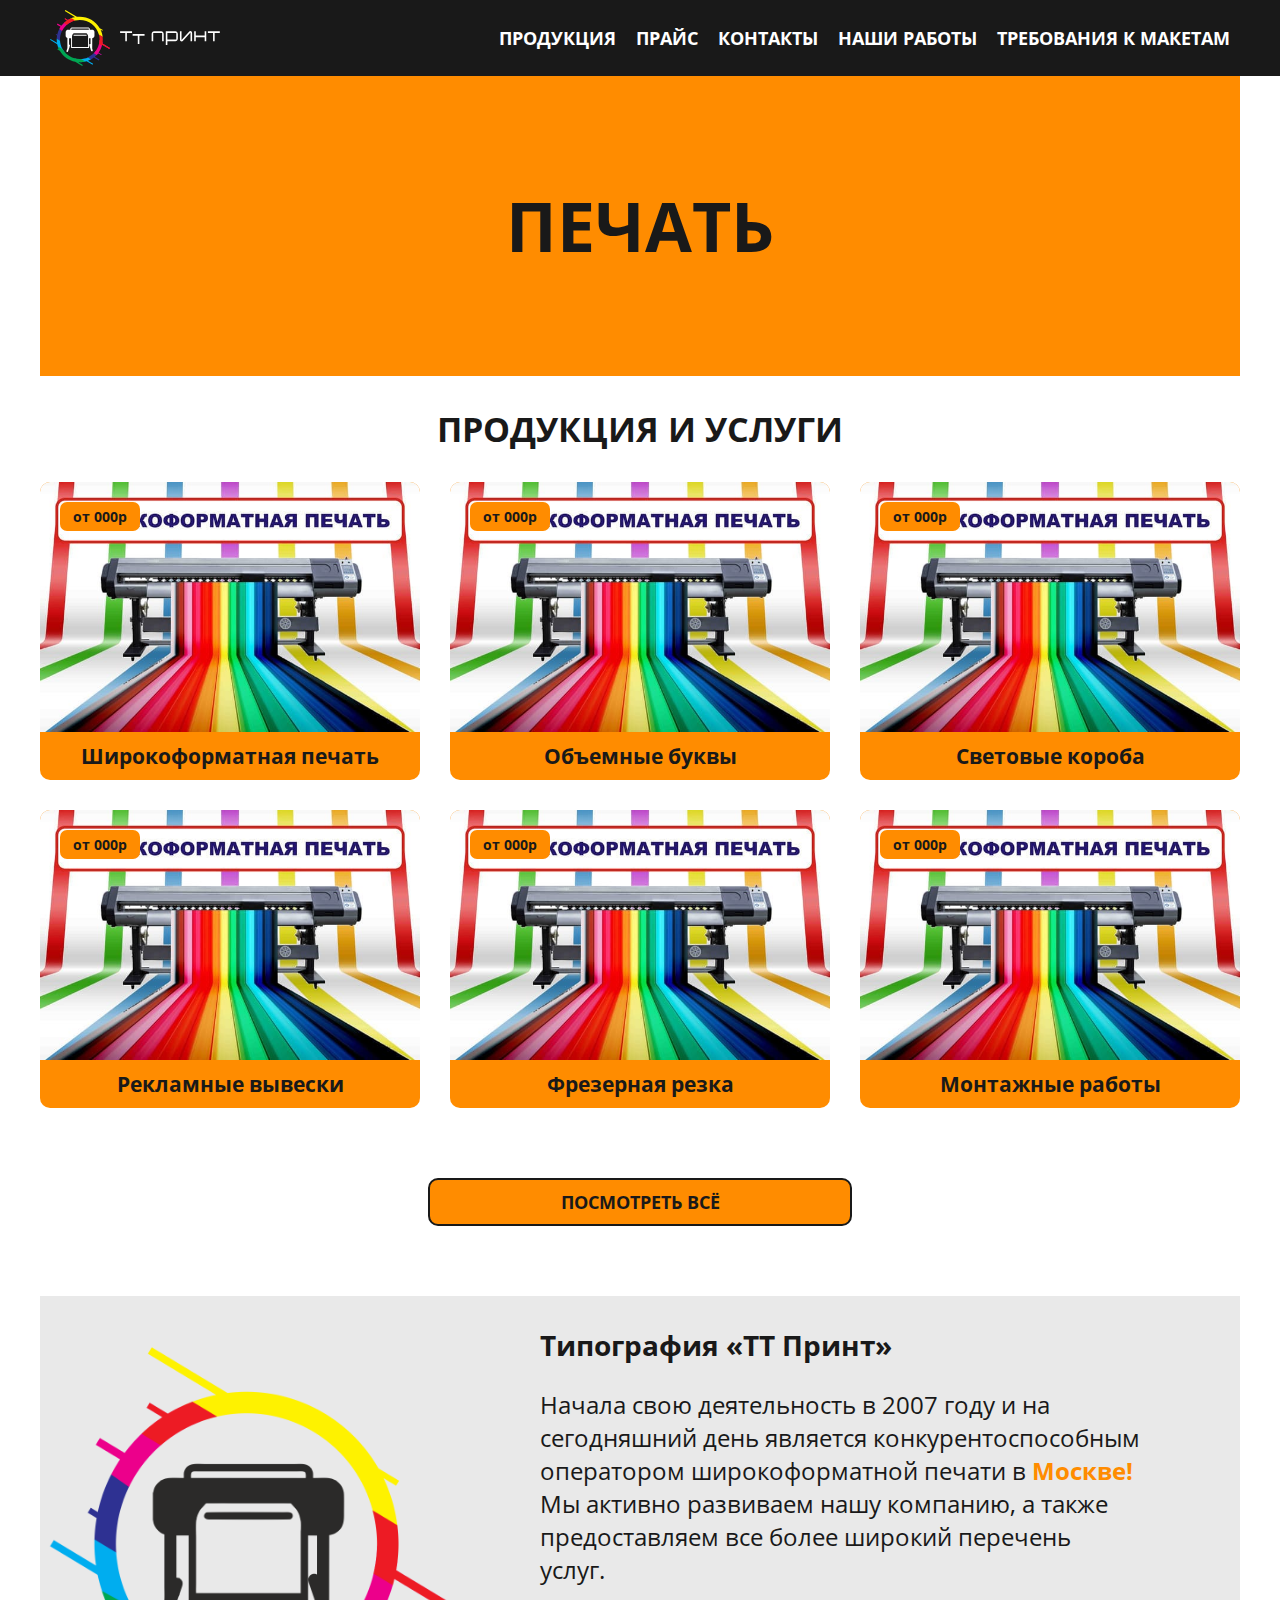
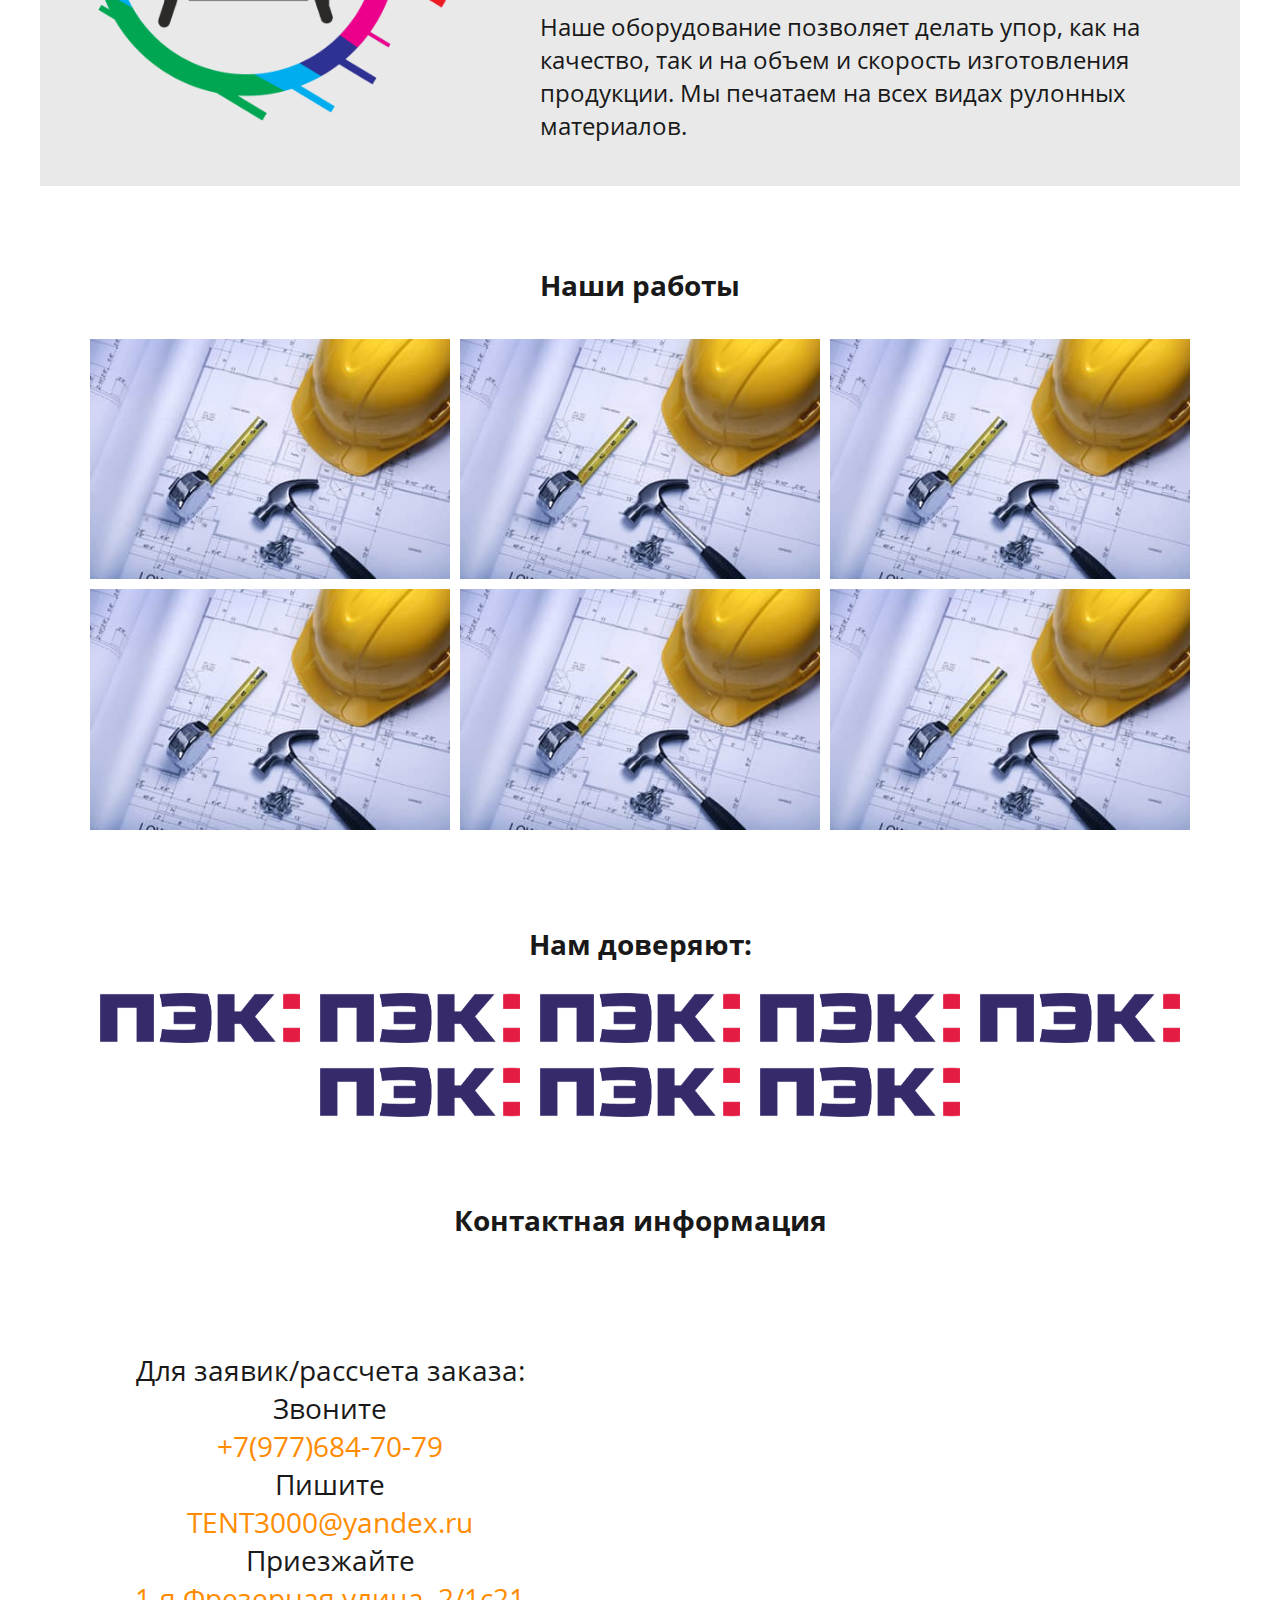
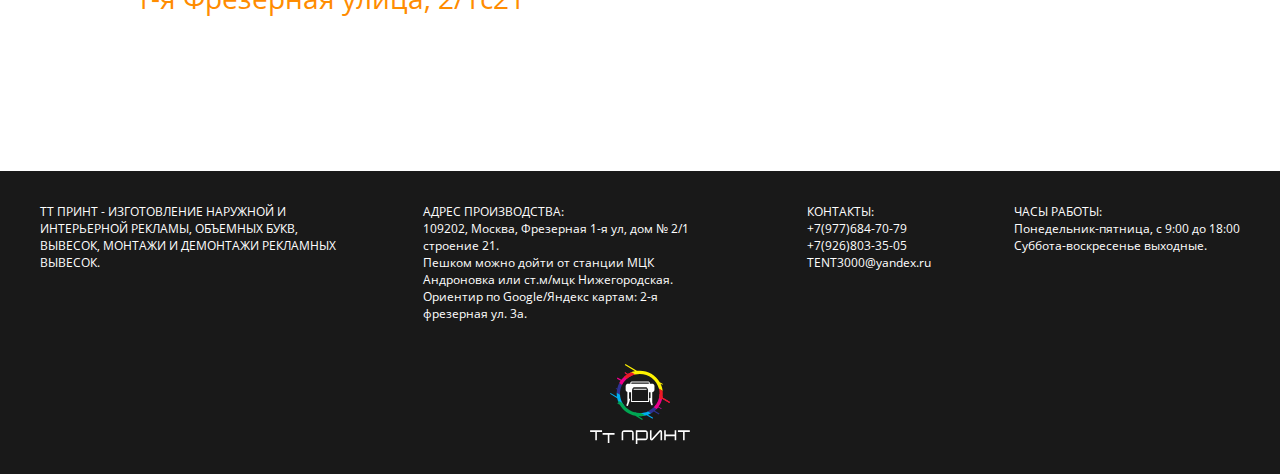
==== index.html @ edeef760 "test__build" ====
<!DOCTYPE html><html lang="ru"><head><meta charset="UTF-8"><meta name="viewport" content="width=device-width,initial-scale=1"><meta name="keywords" content="Печать, изготовление наружной рекламы, монтажные работы"><meta name="description" content="типография «ТТ Принт» в Москве: изготовление наружной и интерьерной рекламы, собственное производство, монтажные работы"><title>ТТ Принт</title><link rel="icon" href="favicon.ico"><link rel="icon" type="image/svg+xml" sizes="32x32" href="img/favicon_32.svg"><link rel="stylesheet" href="css/style.min.css"><link rel="preload" href="fonts/opensans.woff" as="font" type="font/woff" crossorigin><link rel="preload" href="fonts/opensans.woff2" as="font" type="font/woff2" crossorigin><link rel="preload" href="fonts/opensansbold.woff" as="font" type="font/woff" crossorigin><link rel="preload" href="fonts/opensansbold.woff2" as="font" type="font/woff2" crossorigin><link rel="preload" href="fonts/opensanslight.woff" as="font" type="font/woff" crossorigin><link rel="preload" href="fonts/opensanslight.woff2" as="font" type="font/woff2" crossorigin></head><body><header class="page-header"><div class="page-header__container container"><div class="page-header__logo"><a class="page-header__logo-link" href="#"><img class="page-header__logo-image" src="img/logo.svg" width="60" height="56" alt="Логотип"> <img class="page-header__logo-image" src="img/logo__tt.svg" width="100" height="14" alt="ТТ Принт"></a></div><nav class="page-header__navigation"><button class="page-header__navigation-toogle page-header__navigation-toogle--closed" type="button"><span class="visually-hidden">открыть меню/закрыть меню</span></button><ul class="page-header__navigation-list page-header__navigation-list--closed"><li class="page-header__navigation-item"><a class="page-header__navigation-link" href="#">Продукция</a></li><li class="page-header__navigation-item"><a class="page-header__navigation-link" href="#">Прайс</a></li><li class="page-header__navigation-item"><a class="page-header__navigation-link" href="#">Контакты</a></li><li class="page-header__navigation-item"><a class="page-header__navigation-link" href="#">Наши работы</a></li><li class="page-header__navigation-item"><a class="page-header__navigation-link" href="#">Требования к макетам</a></li></ul></nav></div></header><main class="page-main"><section class="intro container"><h1 class="visually-hidden">типография наружной рекламы</h1><div class="intro__wrapper"><ul class="intro__list"><li class="intro__item">ПЕЧАТЬ</li><li class="intro__item">ОБЪЕМНЫЕ БУКВЫ</li><li class="intro__item">ВЫВЕСКИ</li><li class="intro__item">МОНТАЖИ</li></ul></div></section><section class="product container"><h2 class="product__title">Продукция и услуги</h2><div class="product__card"><ul class="product__list"><li class="product__item"><a class="product__link" href="#"><img class="product__image" src="img/test.jpg" alt="Изображение проудкции"><h2 class="product__card-title">Широкоформатная печать</h2></a></li><li class="product__item"><a class="product__link" href="#"><img class="product__image" src="img/test.jpg" alt="Изображение проудкции"><h2 class="product__card-title">Объемные буквы</h2></a></li><li class="product__item"><a class="product__link" href="#"><img class="product__image" src="img/test.jpg" alt="Изображение проудкции"><h2 class="product__card-title">Световые короба</h2></a></li><li class="product__item"><a class="product__link" href="#"><img class="product__image" src="img/test.jpg" alt="Изображение проудкции"><h2 class="product__card-title">Рекламные вывески</h2></a></li><li class="product__item"><a class="product__link" href="#"><img class="product__image" src="img/test.jpg" alt="Изображение проудкции"><h2 class="product__card-title">Фрезерная резка</h2></a></li><li class="product__item"><a class="product__link" href="#"><img class="product__image" src="img/test.jpg" alt="Изображение проудкции"><h2 class="product__card-title">Монтажные работы</h2></a></li></ul></div><a class="product__see-more button" href="#">Посмотреть всё</a></section><section class="about-us container"><div class="about-us__wrapper"><h2 class="about-us__title">Типография «ТТ Принт»</h2><p class="about-us__info">Начала свою деятельность в 2007 году и на сегодняшний день является конкурентоспособным оператором широкоформатной печати в <span class="about-us__important">Москве!</span> Мы активно развиваем нашу компанию, а также предоставляем все более широкий перечень услуг.</p><p class="about-us__info">Наше оборудование позволяет делать упор, как на качество, так и на объем и скорость изготовления продукции. Мы печатаем на всех видах рулонных материалов.</p></div></section><section class="examples container"><div class="examples__wrapper"><h2 class="examples__title">Наши работы</h2><ul class="examples__list"><li class="examples__item"><img class="examples__image" src="img/test2.jpg" alt="#"></li><li class="examples__item"><img class="examples__image" src="img/test2.jpg" alt="#"></li><li class="examples__item"><img class="examples__image" src="img/test2.jpg" alt="#"></li><li class="examples__item"><img class="examples__image" src="img/test2.jpg" alt="#"></li><li class="examples__item"><img class="examples__image" src="img/test2.jpg" alt="#"></li><li class="examples__item"><img class="examples__image" src="img/test2.jpg" alt="#"></li></ul></div></section><section class="clients container"><h2 class="visually-hidden">Клиенты</h2><p class="clients__title">Нам доверяют:</p><ul class="clients__list"><li class="clients__item"><img class="clients__image" src="img/clients__test.png" alt="наш клиент"></li><li class="clients__item"><img class="clients__image" src="img/clients__test.png" alt="наш клиент"></li><li class="clients__item"><img class="clients__image" src="img/clients__test.png" alt="наш клиент"></li><li class="clients__item"><img class="clients__image" src="img/clients__test.png" alt="наш клиент"></li><li class="clients__item"><img class="clients__image" src="img/clients__test.png" alt="наш клиент"></li><li class="clients__item"><img class="clients__image" src="img/clients__test.png" alt="наш клиент"></li><li class="clients__item"><img class="clients__image" src="img/clients__test.png" alt="наш клиент"></li><li class="clients__item"><img class="clients__image" src="img/clients__test.png" alt="наш клиент"></li></ul></section><section class="contacts"><div class="contacts__wrapper"><h2 class="contacts__title">Контактная информация</h2><div class="contacts__info">Для заявик/рассчета заказа:<ul class="contacts__list"><li class="contacts__item">Звоните<br><a class="contacts__link" href="tel:89776847079">+7(977)684-70-79</a></li><li class="contacts__item">Пишите<br><a class="contacts__link" href="mailto:tent3000@yandex.ru">TENT3000@yandex.ru</a></li><li class="contacts__item">Приезжайте<br><a class="contacts__link" href="https://yandex.ru/maps/213/moscow/house/1_ya_frezernaya_ulitsa_2_1s21/Z04YcQNiS0EGQFtvfXt1cHllZQ==/?ll=37.743677%2C55.741113&z=16.58">1-я Фрезерная улица, 2/1с21</a></li></ul></div><iframe class="contacts__map" src="https://yandex.ru/map-widget/v1/?um=mymaps%3AtldfMVCEGm1fR2ukwG7OgwE6Kn7I0PGh&amp;source=constructor" width="320" height="240" frameborder="0"></iframe></div></section></main><footer class="page-footer"><div class="page-footer__container container"><div class="page-footer__info"><p class="page-footer__text">ТТ ПРИНТ - ИЗГОТОВЛЕНИЕ НАРУЖНОЙ И ИНТЕРЬЕРНОЙ РЕКЛАМЫ, ОБЪЕМНЫХ БУКВ, ВЫВЕСОК, МОНТАЖИ И ДЕМОНТАЖИ РЕКЛАМНЫХ ВЫВЕСОК.</p><p class="page-footer__text">АДРЕС ПРОИЗВОДСТВА:<br>109202, Москва, Фрезерная 1-я ул, дом № 2/1 строение 21.<br>Пешком можно дойти от станции МЦК Андроновка или ст.м/мцк Нижегородская. Ориентир по Google/Яндекс картам: 2-я фрезерная ул. 3а.</p><p class="page-footer__text">КОНТАКТЫ:<br><a class="page-footer__contacts" href="tel:89776847079">+7(977)684-70-79</a><br><a class="page-footer__contacts" href="tel:89268033505">+7(926)803-35-05</a><br><a class="page-footer__contacts" href="mailto:tent3000@yandex.ru">TENT3000@yandex.ru</a></p><p class="page-footer__text">ЧАСЫ РАБОТЫ:<br>Понедельник-пятница, с 9:00 до 18:00<br>Суббота-воскресенье выходные.</p></div><div class="page-footer__logo"><a class="page-footer__logo-link" href="#"><img class="page-footer__logo-image" src="img/logo.svg" width="60" height="56" alt="Логотип"> <img class="page-footer__logo-image" src="img/logo__tt.svg" width="100" height="14" alt="ТТ Принт"></a></div></div></footer><script src="js/nav-toggle.js"></script></body></html>
---- css/style.min.css ----
@keyframes opacity{0%,to{opacity:0}50%{opacity:1}}@keyframes change{0%,12.66%,to{transform:translate3d(0,0,0)}16.66%,29.32%,83.3%,95.96%{transform:translate3d(0,-25%,0)}33.32%,45.98%,66.64%,79.3%{transform:translate3d(0,-50%,0)}49.98%,62.64%{transform:translate3d(0,-75%,0)}}@font-face{font-family:"Open Sans";font-size:normal;font-weight:400;font-display:swap;src:url(../fonts/opensans.woff2)format("woff2"),url(../fonts/opensans.woff)format("woff")}@font-face{font-family:"Open Sans";font-size:normal;font-weight:700;font-display:swap;src:url(../fonts/opensansbold.woff2)format("woff2"),url(../fonts/opensansbold.woff)format("woff")}@font-face{font-family:"Open Sans";font-size:normal;font-weight:300;font-display:swap;src:url(../fonts/opensanslight.woff2)format("woff2"),url(../fonts/opensanslight.woff)format("woff")}html{height:100%}body{display:flex;flex-direction:column;min-height:100%;margin:0 auto;font-family:"Open Sans","Arial",sans-serif;font-size:14px;font-weight:400;color:#fff;background-color:#fff}.container{max-width:1200px;margin:0 auto;padding:0 20px}@media (min-width:1200px){.container{padding:0}}.visually-hidden{position:absolute;width:1px;height:1px;margin:-1px;padding:0;border:0;clip:rect(0 0 0 0);overflow:hidden}.button{display:block;max-width:400px;text-align:center;font-weight:700;text-transform:uppercase;background-color:#ff8c00;color:#191919;border:2px solid #191919;border-radius:10px;padding:10px;margin:0 auto}.button:hover{color:#ff8c00;background-color:#191919;border-color:#ff8c00}@media (min-width:1200px){.button{font-size:18px;padding:10px}}.page-header{position:sticky;top:0;z-index:10;background-color:#191919}.page-header__container{display:flex;align-items:center}.page-header__logo{margin-right:auto}.page-header__logo-link{display:flex;align-items:center;font-size:24px;font-weight:700;text-decoration:none;color:#fff;padding:10px 0}@media (min-width:1200px){.page-header__logo{padding:0 10px}}.page-header__logo:hover{opacity:.6}.page-header__logo:active{opacity:.3}.page-header__logo-image:last-child{display:none}@media (min-width:768px){.page-header__logo-image:last-child{display:block}.page-header__logo-image{margin-right:10px}}.page-header__navigation{position:relative}.page-header__navigation-toogle{position:absolute;width:60px;height:60px;top:-30px;right:0;z-index:2;background-color:transparent;border:0;cursor:pointer}.page-header__navigation-toogle:active{opacity:.6}@media (min-width:1200px){.page-header__navigation-toogle{display:none}}.page-header__navigation-toogle--closed::before{content:"";position:absolute;top:20px;right:0;width:45px;height:5px;background-color:#fff;box-shadow:0 10px 0#fff,0 20px 0#fff;border-radius:5px;transition-duration:.25s}.page-header__navigation-toogle--opened::after,.page-header__navigation-toogle--opened::before{content:"";position:absolute;top:30px;right:0;width:45px;height:5px;background-color:#fff;border-radius:5px}.page-header__navigation-toogle--opened::before{transform:rotate(45deg)}.page-header__navigation-toogle--opened::after{transform:rotate(-45deg)}.page-header__navigation-list{display:none}@media (max-width:1199px){.page-header__navigation-list--opened{position:absolute;display:flex;flex-direction:column;width:100vw;list-style-type:none;top:39px;right:-20px;z-index:2;background-color:#191919;margin:0}}@media (min-width:768px){.page-header__navigation-list{font-size:18px}}@media (min-width:1200px){.page-header__navigation-list{display:flex;flex-wrap:wrap;max-width:800px;list-style:none;margin:0}}.page-header__navigation-item{padding:20px 0}@media (max-width:1199px){.page-header__navigation-item{text-align:center;border-top:2px solid #2a2a2a}}.page-header__navigation-link{position:relative;font-weight:700;text-decoration:none;text-transform:uppercase;color:#fff;padding:20px}.page-header__navigation-link:hover{color:#ff8c00}.page-header__navigation-link:active{opacity:.3}@media (min-width:1200px){.page-header__navigation-link{padding:10px}}.page-footer{background-color:#191919}.page-footer__container{padding:20px}.page-footer__info{margin-bottom:30px}@media (min-width:768px){.page-footer__info{display:flex;font-size:12px;align-items:flex-start;justify-content:space-between}.page-footer__text{max-width:25%}}.page-footer__logo{text-align:center}.page-footer__logo-link{display:flex;flex-direction:column;text-decoration:none;color:#fff;font-weight:700;font-size:18px}.page-footer__logo-link:hover{opacity:.6}.page-footer__logo-link:active{opacity:.3}.page-footer__logo-image{margin:0 auto 10px}.page-footer__contacts{text-decoration:none;color:#fff}.page-footer__contacts:hover,.product__item:hover .product__card-title{color:#ff8c00}.page-main{flex:1 1 auto}.intro{position:relative;background-color:#ff8c00;height:150px}@media (min-width:768px){.intro{height:250px}}@media (min-width:1200px){.intro{height:300px}}.intro__wrapper{position:absolute;top:50%;left:50%;width:90%;height:35px;font-size:28px;font-weight:700;line-height:35px;color:#191919;text-align:center;transform:translate(-50%,-50%);overflow:hidden;padding:0}@media (min-width:768px){.intro__wrapper{height:60px;font-size:48px;font-weight:700;line-height:60px}}@media (min-width:1200px){.intro__wrapper{height:100px;font-size:68px;font-weight:700;line-height:100px}}.intro__list{text-align:center;list-style:none;overflow:hidden;padding:0;margin:0;-webkit-animation-name:change;-webkit-animation-duration:12s;-webkit-animation-iteration-count:infinite;animation-name:change;animation-duration:12s;animation-iteration-count:infinite}.product{padding-top:20px;padding-bottom:20px}@media (min-width:1200px){.product{padding-bottom:70px}}.product__title{display:block;text-align:center;color:#191919;text-transform:uppercase;margin:10px 0 30px;padding:0}@media (min-width:768px){.product__title{font-size:28px}}@media (min-width:1200px){.product__title{font-size:34px}}.product__card{margin-bottom:20px}@media (min-width:1200px){.product__card{margin-bottom:70px}}.product__list{padding:0;margin:0;list-style:none}@media (min-width:768px){.product__list{display:grid;grid-template-columns:repeat(2,1fr);grid-gap:20px}}@media (min-width:1200px){.product__list{grid-template-columns:repeat(3,1fr);grid-gap:30px}}.product__item{position:relative;text-align:center;border-radius:10px;background-color:#ff8c00}.product__item:not(:last-child){margin-bottom:20px}@media (min-width:768px){.product__item:not(:last-child){margin:0}}.product__item:hover{color:#ff8c00;background-color:#191919;box-shadow:0 0 20px #191919}.product__item:active{opacity:.6;box-shadow:0 0 20px #ff8c00}.product__item::before{content:"от 000р";position:absolute;top:20px;left:20px;font-weight:700;color:#191919;min-width:70px;max-width:85%;background-color:#ff8c00;border-radius:7px;padding:5px}.product__link{text-decoration:none;color:#191919}.product__image{display:block;width:100%;min-height:200px;object-fit:cover;border-radius:10px 10px 0 0}.product__card-title{margin:0;padding:10px}.product__see-more{text-decoration:none}.about-us{padding-top:20px;padding-bottom:20px;color:#191919;background-color:#e9e9e9}@media (min-width:1200px){.about-us{margin-bottom:50px}}@media (min-width:768px){.about-us__wrapper{position:relative;width:60vw;margin:0 auto;padding-left:250px}}@media (min-width:1200px){.about-us__wrapper{width:50%;padding-left:400px}}@media (min-width:768px){.about-us__wrapper::before{content:"";position:absolute;width:100%;height:100%;top:0;right:0;background-image:url(../img/about-us__logo.png);background-repeat:no-repeat;background-size:contain}}@media (min-width:1200px){.about-us__wrapper::before{right:100px}}.about-us__title{font-size:22px;font-weight:700;margin:10px 0 20px}@media (min-width:1200px){.about-us__title{font-size:28px}}.about-us__info{font-size:14px}@media (min-width:1200px){.about-us__info{font-size:24px}}.about-us__important{font-weight:700;color:#ff8c00}.clients{text-align:center;color:#191919;padding:20px 20px 10px}@media (min-width:1200px){.clients{padding-bottom:70px}}.clients__title{font-size:22px;font-weight:700;margin:0 0 20px}@media (min-width:768px){.clients__title{font-size:28px}}.clients__list{display:flex;flex-wrap:wrap;list-style:none;justify-content:center;margin:0;padding:0}.clients__item{width:120px;padding:10px}@media (min-width:768px){.clients__item{width:200px}}.clients__image{width:100%;object-fit:contain}.examples{display:none}@media (min-width:768px){.examples{display:block;text-align:center;padding-top:20px;padding-bottom:20px}}@media (min-width:1200px){.examples{padding-bottom:70px}}.examples__title{color:#191919;font-size:28px;margin:10px 0 30px}.examples__list{display:flex;flex-wrap:wrap;list-style:none;justify-content:center;margin:0;padding:0}.examples__item{width:45%;margin:5px}@media (min-width:1200px){.examples__item{width:30%}}.examples__image{display:block;width:100%;object-fit:contain}.contacts{max-width:1240px;margin:0 auto;padding:0;color:#191919;text-align:center}@media (min-width:1200px){.contacts__wrapper{display:grid;grid-template-columns:repeat(2,50%);grid-template-rows:70px 500px}}.contacts__title{font-size:22px;margin:20px 0 0}@media (min-width:768px){.contacts__title{font-size:28px}}@media (min-width:1200px){.contacts__title{grid-area:1/3/1/1;margin:0}}.contacts__list{list-style:none;margin:0;padding:0}.contacts__info{font-size:18px;padding:20px 20px 30px}@media (min-width:768px){.contacts__info{font-size:28px;padding-top:80px}}.contacts__link{color:#ff8c00;text-decoration:none}.contacts__link:hover{color:#191919}.contacts__link:active{color:rgba(255,140,0,.6)}.contacts__map{display:block;width:100%;height:240px}@media (min-width:768px){.contacts__map{height:400px}}@media (min-width:1200px){.contacts__map{height:500px}}
/*# sourceMappingURL=style.min.css.map */
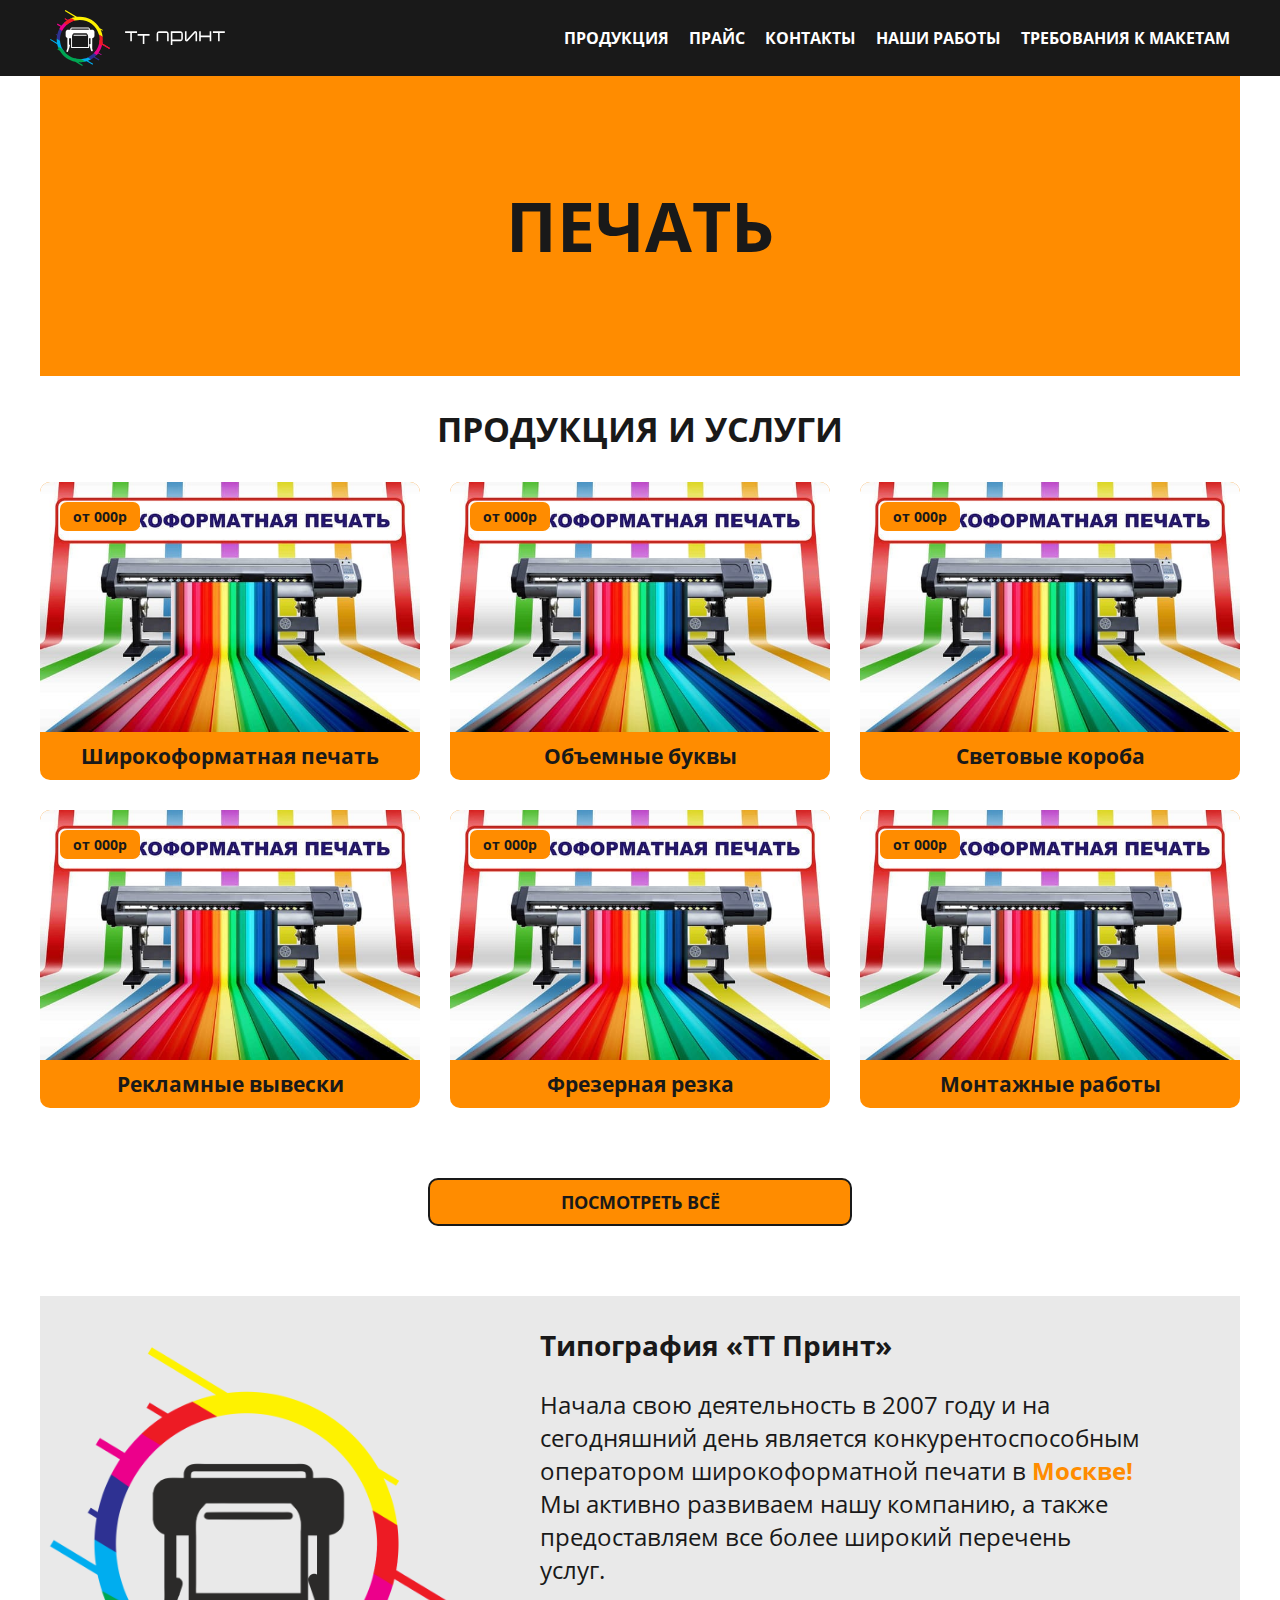
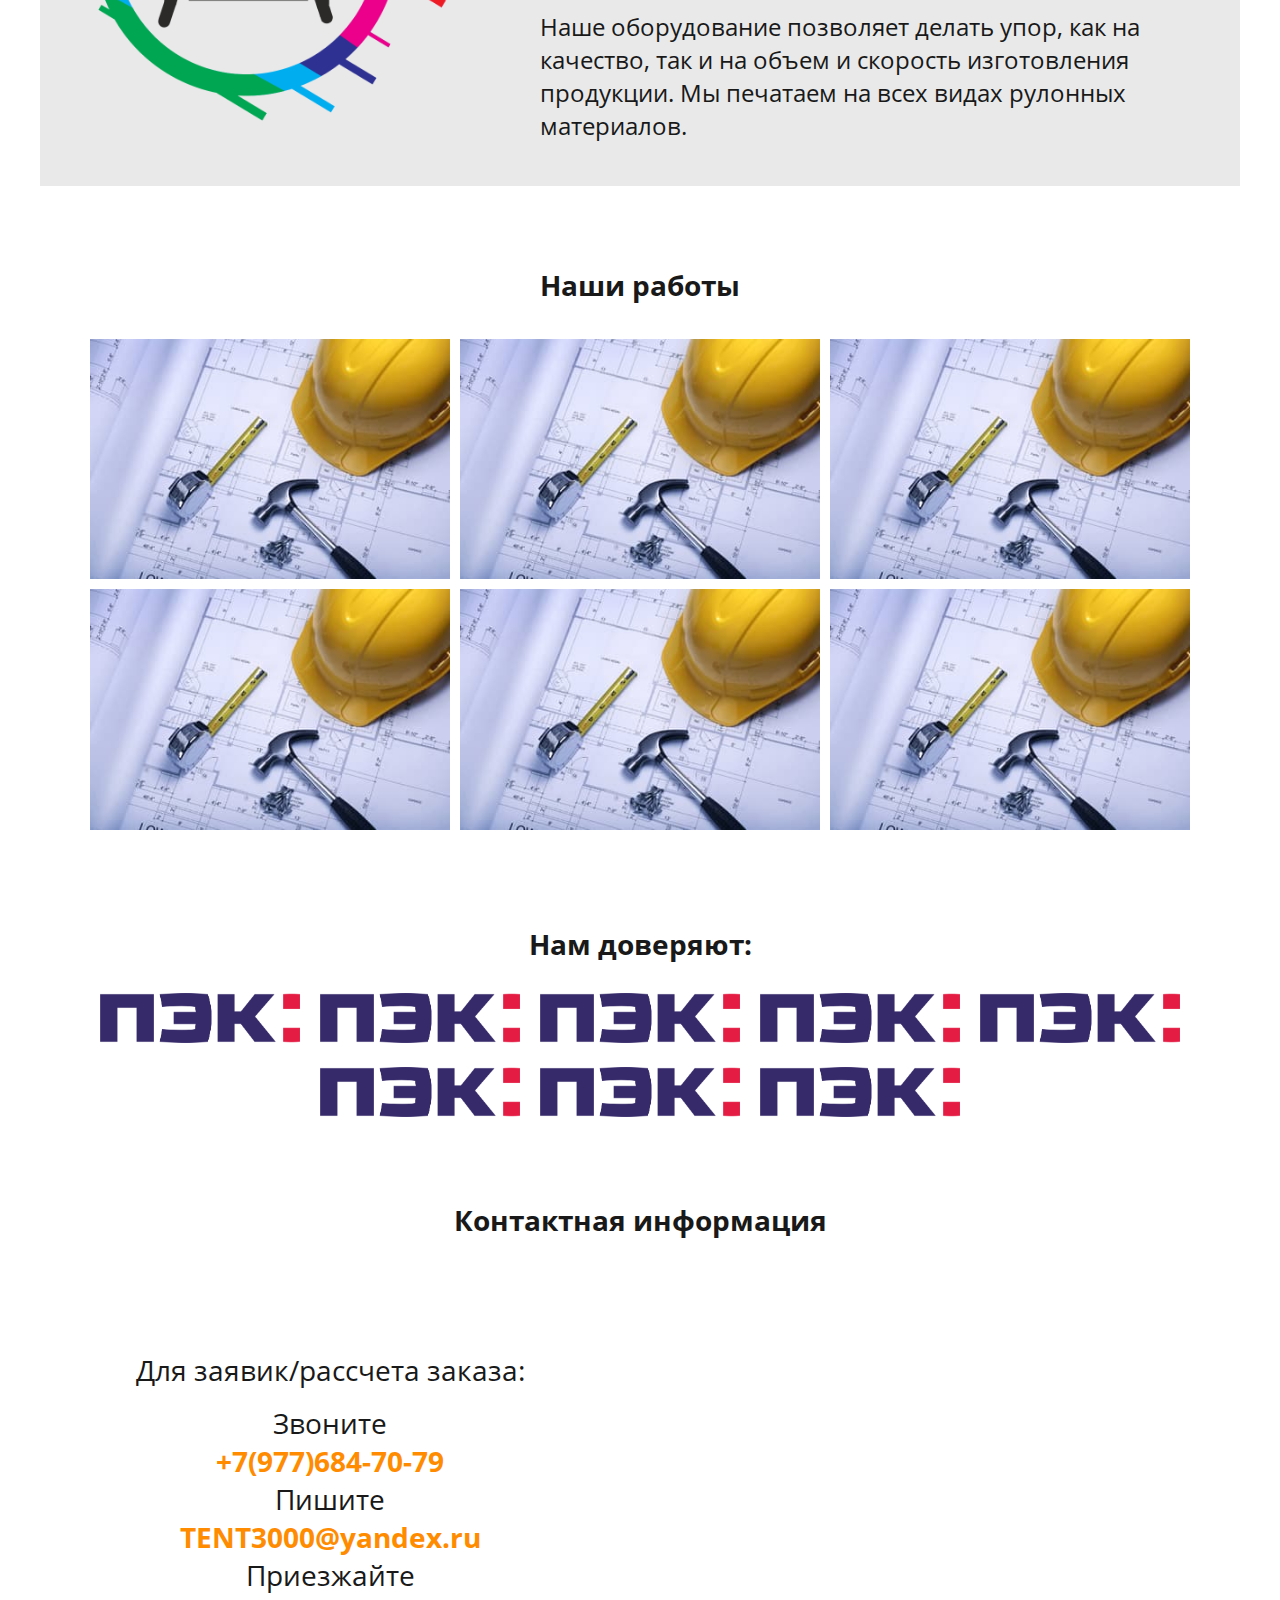
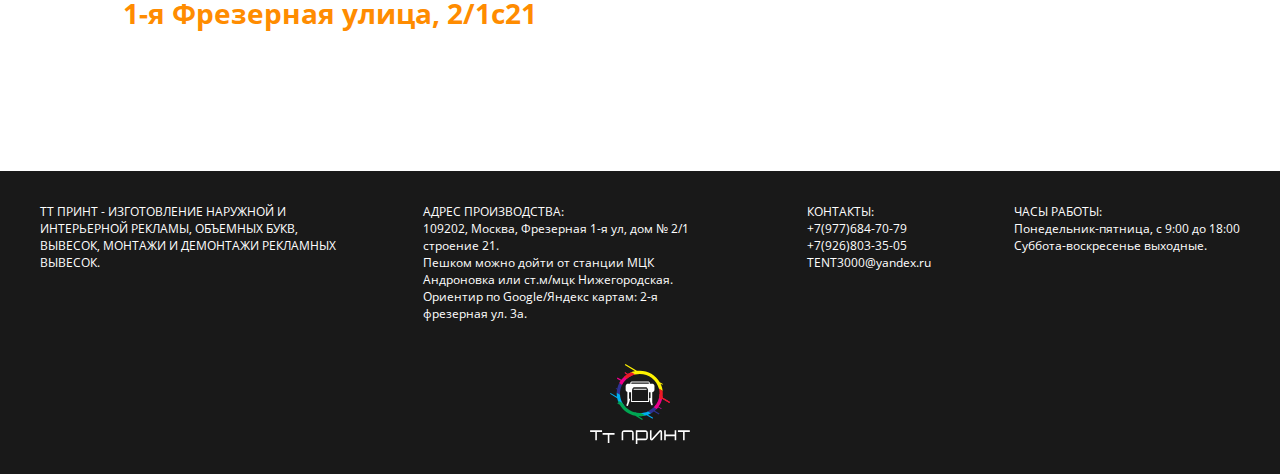
==== commit cf4808a3: "Add files via upload" ====
--- a/index.html
+++ b/index.html
@@ -1 +1 @@
-<!DOCTYPE html><html lang="ru"><head><meta charset="UTF-8"><meta name="viewport" content="width=device-width,initial-scale=1"><meta name="keywords" content="Печать, изготовление наружной рекламы, монтажные работы"><meta name="description" content="типография «ТТ Принт» в Москве: изготовление наружной и интерьерной рекламы, собственное производство, монтажные работы"><title>ТТ Принт</title><link rel="icon" href="favicon.ico"><link rel="icon" type="image/svg+xml" sizes="32x32" href="img/favicon_32.svg"><link rel="stylesheet" href="css/style.min.css"><link rel="preload" href="fonts/opensans.woff" as="font" type="font/woff" crossorigin><link rel="preload" href="fonts/opensans.woff2" as="font" type="font/woff2" crossorigin><link rel="preload" href="fonts/opensansbold.woff" as="font" type="font/woff" crossorigin><link rel="preload" href="fonts/opensansbold.woff2" as="font" type="font/woff2" crossorigin><link rel="preload" href="fonts/opensanslight.woff" as="font" type="font/woff" crossorigin><link rel="preload" href="fonts/opensanslight.woff2" as="font" type="font/woff2" crossorigin></head><body><header class="page-header"><div class="page-header__container container"><div class="page-header__logo"><a class="page-header__logo-link" href="#"><img class="page-header__logo-image" src="img/logo.svg" width="60" height="56" alt="Логотип"> <img class="page-header__logo-image" src="img/logo__tt.svg" width="100" height="14" alt="ТТ Принт"></a></div><nav class="page-header__navigation"><button class="page-header__navigation-toogle page-header__navigation-toogle--closed" type="button"><span class="visually-hidden">открыть меню/закрыть меню</span></button><ul class="page-header__navigation-list page-header__navigation-list--closed"><li class="page-header__navigation-item"><a class="page-header__navigation-link" href="#">Продукция</a></li><li class="page-header__navigation-item"><a class="page-header__navigation-link" href="#">Прайс</a></li><li class="page-header__navigation-item"><a class="page-header__navigation-link" href="#">Контакты</a></li><li class="page-header__navigation-item"><a class="page-header__navigation-link" href="#">Наши работы</a></li><li class="page-header__navigation-item"><a class="page-header__navigation-link" href="#">Требования к макетам</a></li></ul></nav></div></header><main class="page-main"><section class="intro container"><h1 class="visually-hidden">типография наружной рекламы</h1><div class="intro__wrapper"><ul class="intro__list"><li class="intro__item">ПЕЧАТЬ</li><li class="intro__item">ОБЪЕМНЫЕ БУКВЫ</li><li class="intro__item">ВЫВЕСКИ</li><li class="intro__item">МОНТАЖИ</li></ul></div></section><section class="product container"><h2 class="product__title">Продукция и услуги</h2><div class="product__card"><ul class="product__list"><li class="product__item"><a class="product__link" href="#"><img class="product__image" src="img/test.jpg" alt="Изображение проудкции"><h2 class="product__card-title">Широкоформатная печать</h2></a></li><li class="product__item"><a class="product__link" href="#"><img class="product__image" src="img/test.jpg" alt="Изображение проудкции"><h2 class="product__card-title">Объемные буквы</h2></a></li><li class="product__item"><a class="product__link" href="#"><img class="product__image" src="img/test.jpg" alt="Изображение проудкции"><h2 class="product__card-title">Световые короба</h2></a></li><li class="product__item"><a class="product__link" href="#"><img class="product__image" src="img/test.jpg" alt="Изображение проудкции"><h2 class="product__card-title">Рекламные вывески</h2></a></li><li class="product__item"><a class="product__link" href="#"><img class="product__image" src="img/test.jpg" alt="Изображение проудкции"><h2 class="product__card-title">Фрезерная резка</h2></a></li><li class="product__item"><a class="product__link" href="#"><img class="product__image" src="img/test.jpg" alt="Изображение проудкции"><h2 class="product__card-title">Монтажные работы</h2></a></li></ul></div><a class="product__see-more button" href="#">Посмотреть всё</a></section><section class="about-us container"><div class="about-us__wrapper"><h2 class="about-us__title">Типография «ТТ Принт»</h2><p class="about-us__info">Начала свою деятельность в 2007 году и на сегодняшний день является конкурентоспособным оператором широкоформатной печати в <span class="about-us__important">Москве!</span> Мы активно развиваем нашу компанию, а также предоставляем все более широкий перечень услуг.</p><p class="about-us__info">Наше оборудование позволяет делать упор, как на качество, так и на объем и скорость изготовления продукции. Мы печатаем на всех видах рулонных материалов.</p></div></section><section class="examples container"><div class="examples__wrapper"><h2 class="examples__title">Наши работы</h2><ul class="examples__list"><li class="examples__item"><img class="examples__image" src="img/test2.jpg" alt="#"></li><li class="examples__item"><img class="examples__image" src="img/test2.jpg" alt="#"></li><li class="examples__item"><img class="examples__image" src="img/test2.jpg" alt="#"></li><li class="examples__item"><img class="examples__image" src="img/test2.jpg" alt="#"></li><li class="examples__item"><img class="examples__image" src="img/test2.jpg" alt="#"></li><li class="examples__item"><img class="examples__image" src="img/test2.jpg" alt="#"></li></ul></div></section><section class="clients container"><h2 class="visually-hidden">Клиенты</h2><p class="clients__title">Нам доверяют:</p><ul class="clients__list"><li class="clients__item"><img class="clients__image" src="img/clients__test.png" alt="наш клиент"></li><li class="clients__item"><img class="clients__image" src="img/clients__test.png" alt="наш клиент"></li><li class="clients__item"><img class="clients__image" src="img/clients__test.png" alt="наш клиент"></li><li class="clients__item"><img class="clients__image" src="img/clients__test.png" alt="наш клиент"></li><li class="clients__item"><img class="clients__image" src="img/clients__test.png" alt="наш клиент"></li><li class="clients__item"><img class="clients__image" src="img/clients__test.png" alt="наш клиент"></li><li class="clients__item"><img class="clients__image" src="img/clients__test.png" alt="наш клиент"></li><li class="clients__item"><img class="clients__image" src="img/clients__test.png" alt="наш клиент"></li></ul></section><section class="contacts"><div class="contacts__wrapper"><h2 class="contacts__title">Контактная информация</h2><div class="contacts__info">Для заявик/рассчета заказа:<ul class="contacts__list"><li class="contacts__item">Звоните<br><a class="contacts__link" href="tel:89776847079">+7(977)684-70-79</a></li><li class="contacts__item">Пишите<br><a class="contacts__link" href="mailto:tent3000@yandex.ru">TENT3000@yandex.ru</a></li><li class="contacts__item">Приезжайте<br><a class="contacts__link" href="https://yandex.ru/maps/213/moscow/house/1_ya_frezernaya_ulitsa_2_1s21/Z04YcQNiS0EGQFtvfXt1cHllZQ==/?ll=37.743677%2C55.741113&z=16.58">1-я Фрезерная улица, 2/1с21</a></li></ul></div><iframe class="contacts__map" src="https://yandex.ru/map-widget/v1/?um=mymaps%3AtldfMVCEGm1fR2ukwG7OgwE6Kn7I0PGh&amp;source=constructor" width="320" height="240" frameborder="0"></iframe></div></section></main><footer class="page-footer"><div class="page-footer__container container"><div class="page-footer__info"><p class="page-footer__text">ТТ ПРИНТ - ИЗГОТОВЛЕНИЕ НАРУЖНОЙ И ИНТЕРЬЕРНОЙ РЕКЛАМЫ, ОБЪЕМНЫХ БУКВ, ВЫВЕСОК, МОНТАЖИ И ДЕМОНТАЖИ РЕКЛАМНЫХ ВЫВЕСОК.</p><p class="page-footer__text">АДРЕС ПРОИЗВОДСТВА:<br>109202, Москва, Фрезерная 1-я ул, дом № 2/1 строение 21.<br>Пешком можно дойти от станции МЦК Андроновка или ст.м/мцк Нижегородская. Ориентир по Google/Яндекс картам: 2-я фрезерная ул. 3а.</p><p class="page-footer__text">КОНТАКТЫ:<br><a class="page-footer__contacts" href="tel:89776847079">+7(977)684-70-79</a><br><a class="page-footer__contacts" href="tel:89268033505">+7(926)803-35-05</a><br><a class="page-footer__contacts" href="mailto:tent3000@yandex.ru">TENT3000@yandex.ru</a></p><p class="page-footer__text">ЧАСЫ РАБОТЫ:<br>Понедельник-пятница, с 9:00 до 18:00<br>Суббота-воскресенье выходные.</p></div><div class="page-footer__logo"><a class="page-footer__logo-link" href="#"><img class="page-footer__logo-image" src="img/logo.svg" width="60" height="56" alt="Логотип"> <img class="page-footer__logo-image" src="img/logo__tt.svg" width="100" height="14" alt="ТТ Принт"></a></div></div></footer><script src="js/nav-toggle.js"></script></body></html>+<!DOCTYPE html><html lang="ru"><head><meta charset="UTF-8"><meta name="viewport" content="width=device-width,initial-scale=1"><meta name="keywords" content="Печать, изготовление наружной рекламы, монтажные работы"><meta name="description" content="типография «ТТ Принт» в Москве: изготовление наружной и интерьерной рекламы, собственное производство, монтажные работы"><title>ТТ Принт</title><link rel="icon" href="favicon.ico"><link rel="icon" type="image/svg+xml" sizes="32x32" href="img/favicon_32.svg"><link rel="stylesheet" href="css/style.min.css"><link rel="preload" href="fonts/opensans.woff" as="font" type="font/woff" crossorigin><link rel="preload" href="fonts/opensans.woff2" as="font" type="font/woff2" crossorigin><link rel="preload" href="fonts/opensansbold.woff" as="font" type="font/woff" crossorigin><link rel="preload" href="fonts/opensansbold.woff2" as="font" type="font/woff2" crossorigin><link rel="preload" href="fonts/opensanslight.woff" as="font" type="font/woff" crossorigin><link rel="preload" href="fonts/opensanslight.woff2" as="font" type="font/woff2" crossorigin></head><body><header class="page-header"><div class="page-header__container container"><div class="page-header__logo"><a class="page-header__logo-link" href="#"><img class="page-header__logo-image" src="img/logo.svg" width="60" height="56" alt="Логотип"> <img class="page-header__logo-image" src="img/logo__tt.svg" width="100" height="14" alt="ТТ Принт"></a></div><nav class="page-header__navigation"><button class="page-header__navigation-toogle page-header__navigation-toogle--closed" type="button"><span class="visually-hidden">открыть меню/закрыть меню</span></button><ul class="page-header__navigation-list page-header__navigation-list--closed"><li class="page-header__navigation-item"><a class="page-header__navigation-link" href="products.html">Продукция</a></li><li class="page-header__navigation-item"><a class="page-header__navigation-link" href="#">Прайс</a></li><li class="page-header__navigation-item"><a class="page-header__navigation-link" href="#">Контакты</a></li><li class="page-header__navigation-item"><a class="page-header__navigation-link" href="#">Наши работы</a></li><li class="page-header__navigation-item"><a class="page-header__navigation-link" href="#">Требования к макетам</a></li></ul></nav></div></header><main class="page-main"><section class="intro container"><h1 class="visually-hidden">типография наружной рекламы</h1><div class="intro__wrapper"><ul class="intro__list"><li class="intro__item">ПЕЧАТЬ</li><li class="intro__item">ОБЪЕМНЫЕ БУКВЫ</li><li class="intro__item">ВЫВЕСКИ</li><li class="intro__item">МОНТАЖИ</li></ul></div></section><section class="product container"><h2 class="product__title">Продукция и услуги</h2><div class="product__card"><ul class="product__list"><li class="product__item"><a class="product__link" href="#"><img class="product__image" src="img/test.jpg" alt="Изображение проудкции"><h2 class="product__card-title">Широкоформатная печать</h2></a></li><li class="product__item"><a class="product__link" href="#"><img class="product__image" src="img/test.jpg" alt="Изображение проудкции"><h2 class="product__card-title">Объемные буквы</h2></a></li><li class="product__item"><a class="product__link" href="#"><img class="product__image" src="img/test.jpg" alt="Изображение проудкции"><h2 class="product__card-title">Световые короба</h2></a></li><li class="product__item"><a class="product__link" href="#"><img class="product__image" src="img/test.jpg" alt="Изображение проудкции"><h2 class="product__card-title">Рекламные вывески</h2></a></li><li class="product__item"><a class="product__link" href="#"><img class="product__image" src="img/test.jpg" alt="Изображение проудкции"><h2 class="product__card-title">Фрезерная резка</h2></a></li><li class="product__item"><a class="product__link" href="#"><img class="product__image" src="img/test.jpg" alt="Изображение проудкции"><h2 class="product__card-title">Монтажные работы</h2></a></li></ul></div><a class="product__see-more button" href="products.html">Посмотреть всё</a></section><section class="about-us container"><div class="about-us__wrapper"><h2 class="about-us__title">Типография «ТТ Принт»</h2><p class="about-us__info">Начала свою деятельность в 2007 году и на сегодняшний день является конкурентоспособным оператором широкоформатной печати в <span class="about-us__important">Москве!</span><br>Мы активно развиваем нашу компанию, а также предоставляем все более широкий перечень услуг.</p><p class="about-us__info">Наше оборудование позволяет делать упор, как на качество, так и на объем и скорость изготовления продукции. Мы печатаем на всех видах рулонных материалов.</p></div></section><section class="examples container"><div class="examples__wrapper"><h2 class="examples__title">Наши работы</h2><ul class="examples__list"><li class="examples__item"><img class="examples__image" src="img/test2.jpg" alt="#"></li><li class="examples__item"><img class="examples__image" src="img/test2.jpg" alt="#"></li><li class="examples__item"><img class="examples__image" src="img/test2.jpg" alt="#"></li><li class="examples__item"><img class="examples__image" src="img/test2.jpg" alt="#"></li><li class="examples__item"><img class="examples__image" src="img/test2.jpg" alt="#"></li><li class="examples__item"><img class="examples__image" src="img/test2.jpg" alt="#"></li></ul></div></section><section class="clients container"><h2 class="visually-hidden">Клиенты</h2><p class="clients__title">Нам доверяют:</p><ul class="clients__list"><li class="clients__item"><img class="clients__image" src="img/clients__test.png" alt="наш клиент"></li><li class="clients__item"><img class="clients__image" src="img/clients__test.png" alt="наш клиент"></li><li class="clients__item"><img class="clients__image" src="img/clients__test.png" alt="наш клиент"></li><li class="clients__item"><img class="clients__image" src="img/clients__test.png" alt="наш клиент"></li><li class="clients__item"><img class="clients__image" src="img/clients__test.png" alt="наш клиент"></li><li class="clients__item"><img class="clients__image" src="img/clients__test.png" alt="наш клиент"></li><li class="clients__item"><img class="clients__image" src="img/clients__test.png" alt="наш клиент"></li><li class="clients__item"><img class="clients__image" src="img/clients__test.png" alt="наш клиент"></li></ul></section><section class="contacts"><div class="contacts__wrapper"><h2 class="contacts__title">Контактная информация</h2><div class="contacts__info">Для заявик/рассчета заказа:<ul class="contacts__list"><li class="contacts__item">Звоните<br><a class="contacts__link" href="tel:89776847079">+7(977)684-70-79</a></li><li class="contacts__item">Пишите<br><a class="contacts__link" href="mailto:tent3000@yandex.ru">TENT3000@yandex.ru</a></li><li class="contacts__item">Приезжайте<br><a class="contacts__link" href="https://yandex.ru/maps/213/moscow/house/1_ya_frezernaya_ulitsa_2_1s21/Z04YcQNiS0EGQFtvfXt1cHllZQ==/?ll=37.743677%2C55.741113&z=16.58">1-я Фрезерная улица, 2/1с21</a></li></ul></div><iframe class="contacts__map" src="https://yandex.ru/map-widget/v1/?um=mymaps%3AtldfMVCEGm1fR2ukwG7OgwE6Kn7I0PGh&amp;source=constructor" width="320" height="240" frameborder="0"></iframe></div></section></main><footer class="page-footer"><div class="page-footer__container container"><div class="page-footer__info"><p class="page-footer__text">ТТ ПРИНТ - ИЗГОТОВЛЕНИЕ НАРУЖНОЙ И ИНТЕРЬЕРНОЙ РЕКЛАМЫ, ОБЪЕМНЫХ БУКВ, ВЫВЕСОК, МОНТАЖИ И ДЕМОНТАЖИ РЕКЛАМНЫХ ВЫВЕСОК.</p><p class="page-footer__text">АДРЕС ПРОИЗВОДСТВА:<br>109202, Москва, Фрезерная 1-я ул, дом № 2/1 строение 21.<br>Пешком можно дойти от станции МЦК Андроновка или ст.м/мцк Нижегородская. Ориентир по Google/Яндекс картам: 2-я фрезерная ул. 3а.</p><p class="page-footer__text">КОНТАКТЫ:<br><a class="page-footer__contacts" href="tel:89776847079">+7(977)684-70-79</a><br><a class="page-footer__contacts" href="tel:89268033505">+7(926)803-35-05</a><br><a class="page-footer__contacts" href="mailto:tent3000@yandex.ru">TENT3000@yandex.ru</a></p><p class="page-footer__text">ЧАСЫ РАБОТЫ:<br>Понедельник-пятница, с 9:00 до 18:00<br>Суббота-воскресенье выходные.</p></div><div class="page-footer__logo"><a class="page-footer__logo-link" href="#"><img class="page-footer__logo-image" src="img/logo.svg" width="60" height="56" alt="Логотип"> <img class="page-footer__logo-image" src="img/logo__tt.svg" width="100" height="14" alt="ТТ Принт"></a></div></div></footer><script src="js/nav-toggle.js"></script></body></html>--- a/css/style.min.css
+++ b/css/style.min.css
@@ -1,2 +1,2 @@
-@keyframes opacity{0%,to{opacity:0}50%{opacity:1}}@keyframes change{0%,12.66%,to{transform:translate3d(0,0,0)}16.66%,29.32%,83.3%,95.96%{transform:translate3d(0,-25%,0)}33.32%,45.98%,66.64%,79.3%{transform:translate3d(0,-50%,0)}49.98%,62.64%{transform:translate3d(0,-75%,0)}}@font-face{font-family:"Open Sans";font-size:normal;font-weight:400;font-display:swap;src:url(../fonts/opensans.woff2)format("woff2"),url(../fonts/opensans.woff)format("woff")}@font-face{font-family:"Open Sans";font-size:normal;font-weight:700;font-display:swap;src:url(../fonts/opensansbold.woff2)format("woff2"),url(../fonts/opensansbold.woff)format("woff")}@font-face{font-family:"Open Sans";font-size:normal;font-weight:300;font-display:swap;src:url(../fonts/opensanslight.woff2)format("woff2"),url(../fonts/opensanslight.woff)format("woff")}html{height:100%}body{display:flex;flex-direction:column;min-height:100%;margin:0 auto;font-family:"Open Sans","Arial",sans-serif;font-size:14px;font-weight:400;color:#fff;background-color:#fff}.container{max-width:1200px;margin:0 auto;padding:0 20px}@media (min-width:1200px){.container{padding:0}}.visually-hidden{position:absolute;width:1px;height:1px;margin:-1px;padding:0;border:0;clip:rect(0 0 0 0);overflow:hidden}.button{display:block;max-width:400px;text-align:center;font-weight:700;text-transform:uppercase;background-color:#ff8c00;color:#191919;border:2px solid #191919;border-radius:10px;padding:10px;margin:0 auto}.button:hover{color:#ff8c00;background-color:#191919;border-color:#ff8c00}@media (min-width:1200px){.button{font-size:18px;padding:10px}}.page-header{position:sticky;top:0;z-index:10;background-color:#191919}.page-header__container{display:flex;align-items:center}.page-header__logo{margin-right:auto}.page-header__logo-link{display:flex;align-items:center;font-size:24px;font-weight:700;text-decoration:none;color:#fff;padding:10px 0}@media (min-width:1200px){.page-header__logo{padding:0 10px}}.page-header__logo:hover{opacity:.6}.page-header__logo:active{opacity:.3}.page-header__logo-image:last-child{display:none}@media (min-width:768px){.page-header__logo-image:last-child{display:block}.page-header__logo-image{margin-right:10px}}.page-header__navigation{position:relative}.page-header__navigation-toogle{position:absolute;width:60px;height:60px;top:-30px;right:0;z-index:2;background-color:transparent;border:0;cursor:pointer}.page-header__navigation-toogle:active{opacity:.6}@media (min-width:1200px){.page-header__navigation-toogle{display:none}}.page-header__navigation-toogle--closed::before{content:"";position:absolute;top:20px;right:0;width:45px;height:5px;background-color:#fff;box-shadow:0 10px 0#fff,0 20px 0#fff;border-radius:5px;transition-duration:.25s}.page-header__navigation-toogle--opened::after,.page-header__navigation-toogle--opened::before{content:"";position:absolute;top:30px;right:0;width:45px;height:5px;background-color:#fff;border-radius:5px}.page-header__navigation-toogle--opened::before{transform:rotate(45deg)}.page-header__navigation-toogle--opened::after{transform:rotate(-45deg)}.page-header__navigation-list{display:none}@media (max-width:1199px){.page-header__navigation-list--opened{position:absolute;display:flex;flex-direction:column;width:100vw;list-style-type:none;top:39px;right:-20px;z-index:2;background-color:#191919;margin:0}}@media (min-width:768px){.page-header__navigation-list{font-size:18px}}@media (min-width:1200px){.page-header__navigation-list{display:flex;flex-wrap:wrap;max-width:800px;list-style:none;margin:0}}.page-header__navigation-item{padding:20px 0}@media (max-width:1199px){.page-header__navigation-item{text-align:center;border-top:2px solid #2a2a2a}}.page-header__navigation-link{position:relative;font-weight:700;text-decoration:none;text-transform:uppercase;color:#fff;padding:20px}.page-header__navigation-link:hover{color:#ff8c00}.page-header__navigation-link:active{opacity:.3}@media (min-width:1200px){.page-header__navigation-link{padding:10px}}.page-footer{background-color:#191919}.page-footer__container{padding:20px}.page-footer__info{margin-bottom:30px}@media (min-width:768px){.page-footer__info{display:flex;font-size:12px;align-items:flex-start;justify-content:space-between}.page-footer__text{max-width:25%}}.page-footer__logo{text-align:center}.page-footer__logo-link{display:flex;flex-direction:column;text-decoration:none;color:#fff;font-weight:700;font-size:18px}.page-footer__logo-link:hover{opacity:.6}.page-footer__logo-link:active{opacity:.3}.page-footer__logo-image{margin:0 auto 10px}.page-footer__contacts{text-decoration:none;color:#fff}.page-footer__contacts:hover,.product__item:hover .product__card-title{color:#ff8c00}.page-main{flex:1 1 auto}.intro{position:relative;background-color:#ff8c00;height:150px}@media (min-width:768px){.intro{height:250px}}@media (min-width:1200px){.intro{height:300px}}.intro__wrapper{position:absolute;top:50%;left:50%;width:90%;height:35px;font-size:28px;font-weight:700;line-height:35px;color:#191919;text-align:center;transform:translate(-50%,-50%);overflow:hidden;padding:0}@media (min-width:768px){.intro__wrapper{height:60px;font-size:48px;font-weight:700;line-height:60px}}@media (min-width:1200px){.intro__wrapper{height:100px;font-size:68px;font-weight:700;line-height:100px}}.intro__list{text-align:center;list-style:none;overflow:hidden;padding:0;margin:0;-webkit-animation-name:change;-webkit-animation-duration:12s;-webkit-animation-iteration-count:infinite;animation-name:change;animation-duration:12s;animation-iteration-count:infinite}.product{padding-top:20px;padding-bottom:20px}@media (min-width:1200px){.product{padding-bottom:70px}}.product__title{display:block;text-align:center;color:#191919;text-transform:uppercase;margin:10px 0 30px;padding:0}@media (min-width:768px){.product__title{font-size:28px}}@media (min-width:1200px){.product__title{font-size:34px}}.product__card{margin-bottom:20px}@media (min-width:1200px){.product__card{margin-bottom:70px}}.product__list{padding:0;margin:0;list-style:none}@media (min-width:768px){.product__list{display:grid;grid-template-columns:repeat(2,1fr);grid-gap:20px}}@media (min-width:1200px){.product__list{grid-template-columns:repeat(3,1fr);grid-gap:30px}}.product__item{position:relative;text-align:center;border-radius:10px;background-color:#ff8c00}.product__item:not(:last-child){margin-bottom:20px}@media (min-width:768px){.product__item:not(:last-child){margin:0}}.product__item:hover{color:#ff8c00;background-color:#191919;box-shadow:0 0 20px #191919}.product__item:active{opacity:.6;box-shadow:0 0 20px #ff8c00}.product__item::before{content:"от 000р";position:absolute;top:20px;left:20px;font-weight:700;color:#191919;min-width:70px;max-width:85%;background-color:#ff8c00;border-radius:7px;padding:5px}.product__link{text-decoration:none;color:#191919}.product__image{display:block;width:100%;min-height:200px;object-fit:cover;border-radius:10px 10px 0 0}.product__card-title{margin:0;padding:10px}.product__see-more{text-decoration:none}.about-us{padding-top:20px;padding-bottom:20px;color:#191919;background-color:#e9e9e9}@media (min-width:1200px){.about-us{margin-bottom:50px}}@media (min-width:768px){.about-us__wrapper{position:relative;width:60vw;margin:0 auto;padding-left:250px}}@media (min-width:1200px){.about-us__wrapper{width:50%;padding-left:400px}}@media (min-width:768px){.about-us__wrapper::before{content:"";position:absolute;width:100%;height:100%;top:0;right:0;background-image:url(../img/about-us__logo.png);background-repeat:no-repeat;background-size:contain}}@media (min-width:1200px){.about-us__wrapper::before{right:100px}}.about-us__title{font-size:22px;font-weight:700;margin:10px 0 20px}@media (min-width:1200px){.about-us__title{font-size:28px}}.about-us__info{font-size:14px}@media (min-width:1200px){.about-us__info{font-size:24px}}.about-us__important{font-weight:700;color:#ff8c00}.clients{text-align:center;color:#191919;padding:20px 20px 10px}@media (min-width:1200px){.clients{padding-bottom:70px}}.clients__title{font-size:22px;font-weight:700;margin:0 0 20px}@media (min-width:768px){.clients__title{font-size:28px}}.clients__list{display:flex;flex-wrap:wrap;list-style:none;justify-content:center;margin:0;padding:0}.clients__item{width:120px;padding:10px}@media (min-width:768px){.clients__item{width:200px}}.clients__image{width:100%;object-fit:contain}.examples{display:none}@media (min-width:768px){.examples{display:block;text-align:center;padding-top:20px;padding-bottom:20px}}@media (min-width:1200px){.examples{padding-bottom:70px}}.examples__title{color:#191919;font-size:28px;margin:10px 0 30px}.examples__list{display:flex;flex-wrap:wrap;list-style:none;justify-content:center;margin:0;padding:0}.examples__item{width:45%;margin:5px}@media (min-width:1200px){.examples__item{width:30%}}.examples__image{display:block;width:100%;object-fit:contain}.contacts{max-width:1240px;margin:0 auto;padding:0;color:#191919;text-align:center}@media (min-width:1200px){.contacts__wrapper{display:grid;grid-template-columns:repeat(2,50%);grid-template-rows:70px 500px}}.contacts__title{font-size:22px;margin:20px 0 0}@media (min-width:768px){.contacts__title{font-size:28px}}@media (min-width:1200px){.contacts__title{grid-area:1/3/1/1;margin:0}}.contacts__list{list-style:none;margin:0;padding:0}.contacts__info{font-size:18px;padding:20px 20px 30px}@media (min-width:768px){.contacts__info{font-size:28px;padding-top:80px}}.contacts__link{color:#ff8c00;text-decoration:none}.contacts__link:hover{color:#191919}.contacts__link:active{color:rgba(255,140,0,.6)}.contacts__map{display:block;width:100%;height:240px}@media (min-width:768px){.contacts__map{height:400px}}@media (min-width:1200px){.contacts__map{height:500px}}
+@keyframes opacity{0%,to{opacity:0}50%{opacity:1}}@keyframes change{0%,12.66%,to{transform:translate3d(0,0,0)}16.66%,29.32%,83.3%,95.96%{transform:translate3d(0,-25%,0)}33.32%,45.98%,66.64%,79.3%{transform:translate3d(0,-50%,0)}49.98%,62.64%{transform:translate3d(0,-75%,0)}}@font-face{font-family:"Open Sans";font-size:normal;font-weight:400;font-display:swap;src:url(../fonts/opensans.woff2)format("woff2"),url(../fonts/opensans.woff)format("woff")}@font-face{font-family:"Open Sans";font-size:normal;font-weight:700;font-display:swap;src:url(../fonts/opensansbold.woff2)format("woff2"),url(../fonts/opensansbold.woff)format("woff")}@font-face{font-family:"Open Sans";font-size:normal;font-weight:300;font-display:swap;src:url(../fonts/opensanslight.woff2)format("woff2"),url(../fonts/opensanslight.woff)format("woff")}html{height:100%}body{display:flex;flex-direction:column;min-height:100%;margin:0 auto;font-family:"Open Sans","Arial",sans-serif;font-size:14px;font-weight:400;color:#fff;background-color:#fff}.container{max-width:1200px;margin:0 auto;padding:0 20px}@media (min-width:1200px){.container{padding:0}}.visually-hidden{position:absolute;width:1px;height:1px;margin:-1px;padding:0;border:0;clip:rect(0 0 0 0);overflow:hidden}.button{display:block;max-width:400px;text-align:center;font-weight:700;text-transform:uppercase;background-color:#ff8c00;color:#191919;border:2px solid #191919;border-radius:10px;padding:10px;margin:0 auto}.button:hover{color:#ff8c00;background-color:#191919;border-color:#ff8c00}@media (min-width:1200px){.button{font-size:18px;padding:10px}}.page-header{position:sticky;top:0;z-index:10;background-color:#191919}.page-header__container{display:flex;align-items:center}.page-header__logo{margin-right:auto}.page-header__logo-link{display:flex;align-items:center;font-size:24px;font-weight:700;text-decoration:none;color:#fff;padding:10px 0}@media (min-width:1200px){.page-header__logo{padding:0 10px}}.page-header__logo:hover{opacity:.6}.page-header__logo:active{opacity:.3}.page-header__logo-image:last-child{display:none}@media (min-width:768px){.page-header__logo-image:last-child{display:block}.page-header__logo-image{margin-right:15px}}.page-header__navigation{position:relative}.page-header__navigation-toogle{position:absolute;width:60px;height:60px;top:-30px;right:0;z-index:2;background-color:transparent;border:0;cursor:pointer}.page-header__navigation-toogle:active{opacity:.6}@media (min-width:1200px){.page-header__navigation-toogle{display:none}}.page-header__navigation-toogle--closed::before{content:"";position:absolute;top:20px;right:0;width:45px;height:5px;background-color:#fff;box-shadow:0 10px 0#fff,0 20px 0#fff;border-radius:5px;transition-duration:.25s}.page-header__navigation-toogle--opened::after,.page-header__navigation-toogle--opened::before{content:"";position:absolute;top:30px;right:0;width:45px;height:5px;background-color:#fff;border-radius:5px}.page-header__navigation-toogle--opened::before{transform:rotate(45deg)}.page-header__navigation-toogle--opened::after{transform:rotate(-45deg)}.page-header__navigation-list{display:none}@media (max-width:1199px){.page-header__navigation-list--opened{position:absolute;display:flex;flex-direction:column;width:100vw;list-style-type:none;top:38px;right:-20px;z-index:2;background-color:#191919;margin:0}}@media (min-width:768px){.page-header__navigation-list{font-size:18px}}@media (min-width:1200px){.page-header__navigation-list{display:flex;flex-wrap:wrap;font-size:16px;max-width:800px;list-style:none;margin:0}}.page-header__navigation-item{padding:20px 0}@media (max-width:1199px){.page-header__navigation-item{text-align:center;border-top:2px solid #2a2a2a}}.page-header__navigation-link{position:relative;font-weight:700;text-decoration:none;text-transform:uppercase;color:#fff;padding:20px}.page-header__navigation-link:hover{color:#ff8c00}.page-header__navigation-link:active{opacity:.3}@media (min-width:1200px){.page-header__navigation-link{padding:10px}}.page-footer{background-color:#191919}.page-footer__container{padding:20px}.page-footer__info{margin-bottom:30px}@media (min-width:768px){.page-footer__info{display:flex;font-size:12px;align-items:flex-start;justify-content:space-between}.page-footer__text{max-width:25%}}.page-footer__logo{text-align:center}.page-footer__logo-link{display:flex;flex-direction:column;text-decoration:none;color:#fff;font-weight:700;font-size:18px}.page-footer__logo-link:hover{opacity:.6}.page-footer__logo-link:active{opacity:.3}.page-footer__logo-image{margin:0 auto 10px}.page-footer__contacts{text-decoration:none;color:#fff}.page-footer__contacts:hover,.product__item:hover .product__card-title{color:#ff8c00}.page-main{flex:1 1 auto}.intro{position:relative;background-color:#ff8c00;height:150px}@media (min-width:768px){.intro{height:250px}}@media (min-width:1200px){.intro{height:300px}}.intro__wrapper{position:absolute;top:50%;left:50%;width:90%;height:35px;font-size:28px;font-weight:700;line-height:35px;color:#191919;text-align:center;transform:translate(-50%,-50%);overflow:hidden;padding:0}@media (min-width:768px){.intro__wrapper{height:60px;font-size:48px;font-weight:700;line-height:60px}}@media (min-width:1200px){.intro__wrapper{height:100px;font-size:68px;font-weight:700;line-height:100px}}.intro__list{text-align:center;list-style:none;overflow:hidden;padding:0;margin:0;-webkit-animation-name:change;-webkit-animation-duration:12s;-webkit-animation-iteration-count:infinite;animation-name:change;animation-duration:12s;animation-iteration-count:infinite}.product{padding-top:20px;padding-bottom:20px}@media (min-width:1200px){.product{padding-bottom:70px}}.product__title{display:block;text-align:center;color:#191919;text-transform:uppercase;margin:10px 0 30px;padding:0}@media (min-width:768px){.product__title{font-size:28px}}@media (min-width:1200px){.product__title{font-size:34px}}.product__card{margin-bottom:20px}@media (min-width:1200px){.product__card{margin-bottom:70px}}.product__list{padding:0;margin:0;list-style:none}@media (min-width:768px){.product__list{display:grid;grid-template-columns:repeat(2,1fr);grid-gap:20px}}@media (min-width:1200px){.product__list{grid-template-columns:repeat(3,1fr);grid-gap:30px}}.product__item{position:relative;text-align:center;border-radius:10px;background-color:#ff8c00}.product__item:not(:last-child){margin-bottom:20px}@media (min-width:768px){.product__item:not(:last-child){margin:0}}.product__item:hover{color:#ff8c00;background-color:#191919;box-shadow:0 0 20px #191919}.product__item:active{opacity:.6;box-shadow:0 0 20px #ff8c00}.product__item::before{content:"от 000р";position:absolute;top:20px;left:20px;font-weight:700;color:#191919;min-width:70px;max-width:85%;background-color:#ff8c00;border-radius:7px;padding:5px}.product__link{text-decoration:none;color:#191919}.product__image{display:block;width:100%;min-height:200px;object-fit:cover;border-radius:10px 10px 0 0}.product__card-title{margin:0;padding:10px}.product__see-more{text-decoration:none}.about-us{padding-top:20px;padding-bottom:20px;color:#191919;background-color:#e9e9e9}@media (min-width:1200px){.about-us{margin-bottom:50px}}@media (min-width:768px){.about-us__wrapper{position:relative;width:60vw;margin:0 auto;padding-left:250px}}@media (min-width:1200px){.about-us__wrapper{width:50%;padding-left:400px}}@media (min-width:768px){.about-us__wrapper::before{content:"";position:absolute;width:100%;height:100%;top:0;right:0;background-image:url(../img/about-us__logo.png);background-repeat:no-repeat;background-size:contain}}@media (min-width:1200px){.about-us__wrapper::before{right:100px}}.about-us__title{font-size:22px;font-weight:700;margin:10px 0 20px}@media (min-width:1200px){.about-us__title{font-size:28px}}.about-us__info{font-size:14px}@media (min-width:1200px){.about-us__info{font-size:24px}}.about-us__important,.production__item::before{font-weight:700;color:#ff8c00}.clients{text-align:center;color:#191919;padding:20px 20px 10px}@media (min-width:1200px){.clients{padding-bottom:70px}}.clients__title{font-size:22px;font-weight:700;margin:0 0 20px}@media (min-width:768px){.clients__title{font-size:28px}}.clients__list{display:flex;flex-wrap:wrap;list-style:none;justify-content:center;margin:0;padding:0}.clients__item{width:120px;padding:10px}@media (min-width:768px){.clients__item{width:200px}}.clients__image{width:100%;object-fit:contain}.examples{display:none}@media (min-width:768px){.examples{display:block;text-align:center;padding-top:20px;padding-bottom:20px}}@media (min-width:1200px){.examples{padding-bottom:70px}}.examples__title{color:#191919;font-size:28px;margin:10px 0 30px}.examples__list{display:flex;flex-wrap:wrap;list-style:none;justify-content:center;margin:0;padding:0}.examples__item{width:45%;margin:5px}@media (min-width:1200px){.examples__item{width:30%}}.examples__image{display:block;width:100%;object-fit:contain}.contacts{max-width:1240px;margin:0 auto;padding:0;color:#191919;text-align:center}@media (min-width:1200px){.contacts__wrapper{display:grid;grid-template-columns:repeat(2,50%);grid-template-rows:70px 500px}}.contacts__title{font-size:22px;margin:20px 0 0}@media (min-width:768px){.contacts__title{font-size:28px}}@media (min-width:1200px){.contacts__title{grid-area:1/3/1/1;margin:0}}.contacts__info{font-size:18px;padding:20px 20px 30px}@media (min-width:1200px){.contacts__info{font-size:28px;padding-top:80px}}.contacts__list{list-style:none;margin:15px 0 0;padding:0}.contacts__link{font-weight:700;color:#ff8c00;text-decoration:none}.contacts__link:hover{color:#191919}.contacts__link:active{color:rgba(255,140,0,.6)}.contacts__map{display:block;width:100%;height:240px}@media (min-width:768px){.contacts__map{height:400px}}@media (min-width:1200px){.contacts__map{height:500px}}.page-products{flex:1 1 auto}.production__title{font-size:18px;color:#191919;text-align:center}@media (min-width:768px){.production__title{font-size:28px}}.production__breadcrumb{display:flex;margin:0 0 20px;padding:0}.production__breadcrumb-item{margin-right:5px}.production__breadcrumb-link{text-decoration:none;color:#191919}.production__breadcrumb-link--current{color:rgba(25,25,25,.5)}.prodution__list{margin:0 0 20px;padding:0}@media (min-width:768px){.prodution__list{display:grid;grid-template-columns:repeat(2,1fr);grid-gap:20px}}@media (min-width:1200px){.prodution__list{grid-template-columns:repeat(3,1fr);grid-gap:30px;margin:0 0 30px}}.production__item{display:flex;flex-direction:column;position:relative;background-color:#191919;margin-bottom:20px;padding-bottom:10px}@media (min-width:768px){.production__item{border:3px solid transparent;border-image:linear-gradient(to left top,#ff8c00 10%,#191919 30%,#191919 70%,#ff8c00 90%);border-image-slice:1;margin:0}}.production__item::before{content:"от 999999";position:absolute;top:20px;left:20px;min-width:70px;max-width:85%;background-color:#191919;border-radius:7px;padding:5px}.production__item-title{font-size:22px;color:#ff8c00;font-weight:700;text-align:center;margin:10px 0;padding:0 20px}.production__item-image{display:block;width:100%;object-fit:cover;overflow:hidden}.production__item-link{color:#fff;margin-bottom:10px;padding:0 20px}.production__item-link:hover{color:#ff8c00}.production__item-link:active{color:rgba(255,140,0,.2)}
 /*# sourceMappingURL=style.min.css.map */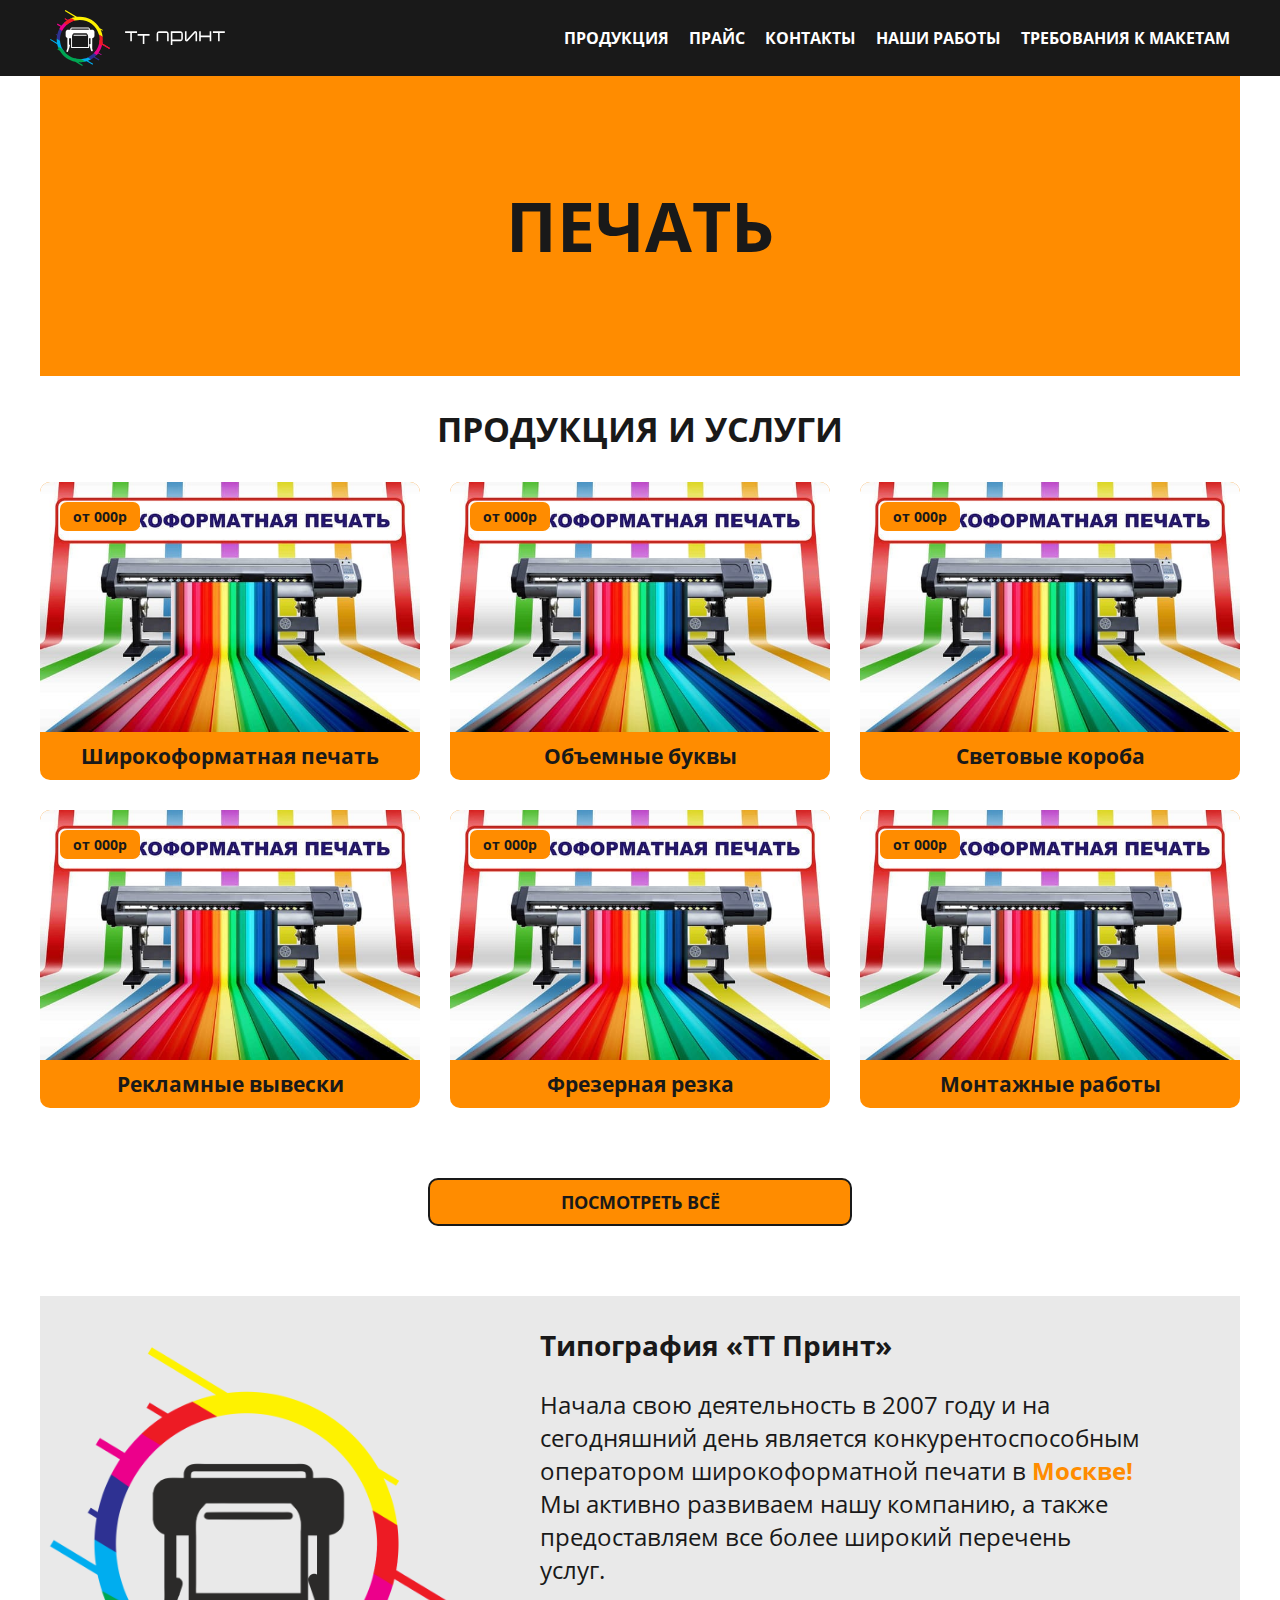
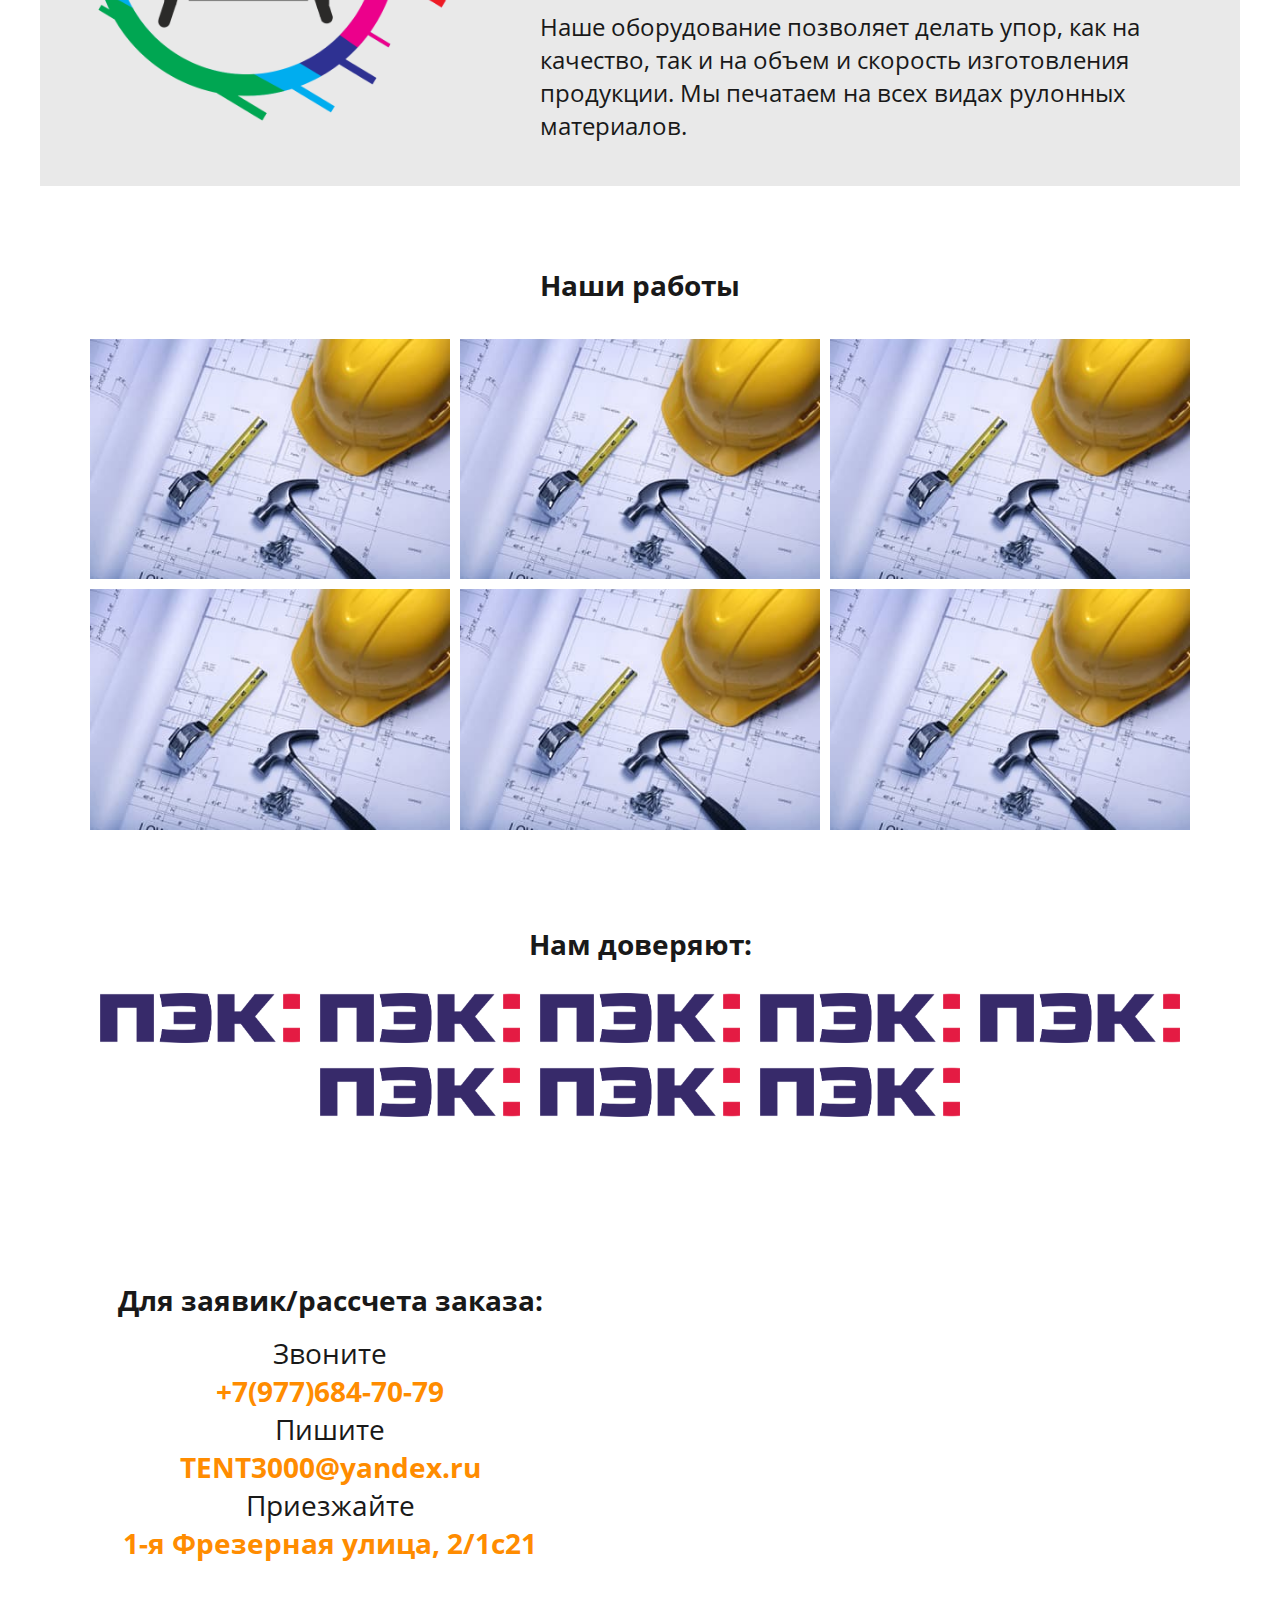
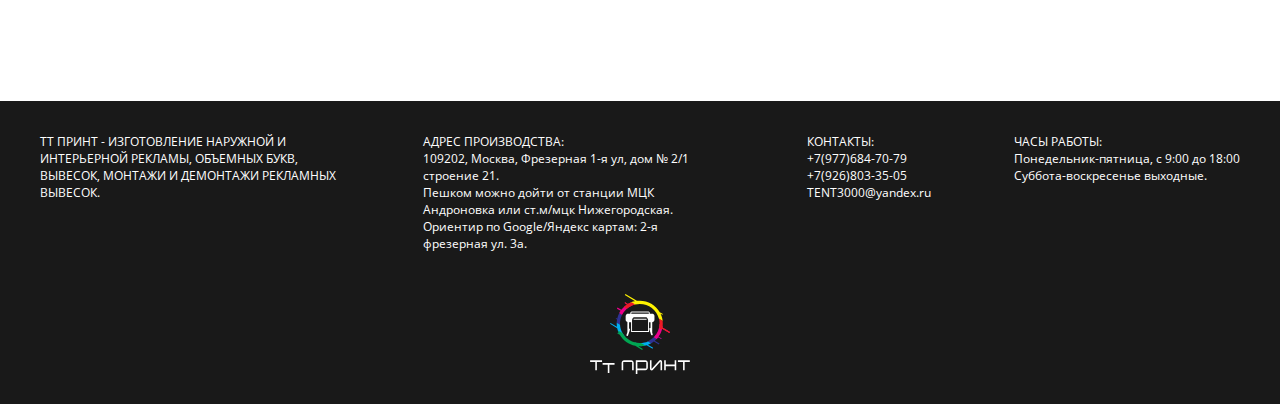
==== commit 5e2a4941: "Добавил страницу контактов" ====
--- a/index.html
+++ b/index.html
@@ -1 +1 @@
-<!DOCTYPE html><html lang="ru"><head><meta charset="UTF-8"><meta name="viewport" content="width=device-width,initial-scale=1"><meta name="keywords" content="Печать, изготовление наружной рекламы, монтажные работы"><meta name="description" content="типография «ТТ Принт» в Москве: изготовление наружной и интерьерной рекламы, собственное производство, монтажные работы"><title>ТТ Принт</title><link rel="icon" href="favicon.ico"><link rel="icon" type="image/svg+xml" sizes="32x32" href="img/favicon_32.svg"><link rel="stylesheet" href="css/style.min.css"><link rel="preload" href="fonts/opensans.woff" as="font" type="font/woff" crossorigin><link rel="preload" href="fonts/opensans.woff2" as="font" type="font/woff2" crossorigin><link rel="preload" href="fonts/opensansbold.woff" as="font" type="font/woff" crossorigin><link rel="preload" href="fonts/opensansbold.woff2" as="font" type="font/woff2" crossorigin><link rel="preload" href="fonts/opensanslight.woff" as="font" type="font/woff" crossorigin><link rel="preload" href="fonts/opensanslight.woff2" as="font" type="font/woff2" crossorigin></head><body><header class="page-header"><div class="page-header__container container"><div class="page-header__logo"><a class="page-header__logo-link" href="#"><img class="page-header__logo-image" src="img/logo.svg" width="60" height="56" alt="Логотип"> <img class="page-header__logo-image" src="img/logo__tt.svg" width="100" height="14" alt="ТТ Принт"></a></div><nav class="page-header__navigation"><button class="page-header__navigation-toogle page-header__navigation-toogle--closed" type="button"><span class="visually-hidden">открыть меню/закрыть меню</span></button><ul class="page-header__navigation-list page-header__navigation-list--closed"><li class="page-header__navigation-item"><a class="page-header__navigation-link" href="products.html">Продукция</a></li><li class="page-header__navigation-item"><a class="page-header__navigation-link" href="#">Прайс</a></li><li class="page-header__navigation-item"><a class="page-header__navigation-link" href="#">Контакты</a></li><li class="page-header__navigation-item"><a class="page-header__navigation-link" href="#">Наши работы</a></li><li class="page-header__navigation-item"><a class="page-header__navigation-link" href="#">Требования к макетам</a></li></ul></nav></div></header><main class="page-main"><section class="intro container"><h1 class="visually-hidden">типография наружной рекламы</h1><div class="intro__wrapper"><ul class="intro__list"><li class="intro__item">ПЕЧАТЬ</li><li class="intro__item">ОБЪЕМНЫЕ БУКВЫ</li><li class="intro__item">ВЫВЕСКИ</li><li class="intro__item">МОНТАЖИ</li></ul></div></section><section class="product container"><h2 class="product__title">Продукция и услуги</h2><div class="product__card"><ul class="product__list"><li class="product__item"><a class="product__link" href="#"><img class="product__image" src="img/test.jpg" alt="Изображение проудкции"><h2 class="product__card-title">Широкоформатная печать</h2></a></li><li class="product__item"><a class="product__link" href="#"><img class="product__image" src="img/test.jpg" alt="Изображение проудкции"><h2 class="product__card-title">Объемные буквы</h2></a></li><li class="product__item"><a class="product__link" href="#"><img class="product__image" src="img/test.jpg" alt="Изображение проудкции"><h2 class="product__card-title">Световые короба</h2></a></li><li class="product__item"><a class="product__link" href="#"><img class="product__image" src="img/test.jpg" alt="Изображение проудкции"><h2 class="product__card-title">Рекламные вывески</h2></a></li><li class="product__item"><a class="product__link" href="#"><img class="product__image" src="img/test.jpg" alt="Изображение проудкции"><h2 class="product__card-title">Фрезерная резка</h2></a></li><li class="product__item"><a class="product__link" href="#"><img class="product__image" src="img/test.jpg" alt="Изображение проудкции"><h2 class="product__card-title">Монтажные работы</h2></a></li></ul></div><a class="product__see-more button" href="products.html">Посмотреть всё</a></section><section class="about-us container"><div class="about-us__wrapper"><h2 class="about-us__title">Типография «ТТ Принт»</h2><p class="about-us__info">Начала свою деятельность в 2007 году и на сегодняшний день является конкурентоспособным оператором широкоформатной печати в <span class="about-us__important">Москве!</span><br>Мы активно развиваем нашу компанию, а также предоставляем все более широкий перечень услуг.</p><p class="about-us__info">Наше оборудование позволяет делать упор, как на качество, так и на объем и скорость изготовления продукции. Мы печатаем на всех видах рулонных материалов.</p></div></section><section class="examples container"><div class="examples__wrapper"><h2 class="examples__title">Наши работы</h2><ul class="examples__list"><li class="examples__item"><img class="examples__image" src="img/test2.jpg" alt="#"></li><li class="examples__item"><img class="examples__image" src="img/test2.jpg" alt="#"></li><li class="examples__item"><img class="examples__image" src="img/test2.jpg" alt="#"></li><li class="examples__item"><img class="examples__image" src="img/test2.jpg" alt="#"></li><li class="examples__item"><img class="examples__image" src="img/test2.jpg" alt="#"></li><li class="examples__item"><img class="examples__image" src="img/test2.jpg" alt="#"></li></ul></div></section><section class="clients container"><h2 class="visually-hidden">Клиенты</h2><p class="clients__title">Нам доверяют:</p><ul class="clients__list"><li class="clients__item"><img class="clients__image" src="img/clients__test.png" alt="наш клиент"></li><li class="clients__item"><img class="clients__image" src="img/clients__test.png" alt="наш клиент"></li><li class="clients__item"><img class="clients__image" src="img/clients__test.png" alt="наш клиент"></li><li class="clients__item"><img class="clients__image" src="img/clients__test.png" alt="наш клиент"></li><li class="clients__item"><img class="clients__image" src="img/clients__test.png" alt="наш клиент"></li><li class="clients__item"><img class="clients__image" src="img/clients__test.png" alt="наш клиент"></li><li class="clients__item"><img class="clients__image" src="img/clients__test.png" alt="наш клиент"></li><li class="clients__item"><img class="clients__image" src="img/clients__test.png" alt="наш клиент"></li></ul></section><section class="contacts"><div class="contacts__wrapper"><h2 class="contacts__title">Контактная информация</h2><div class="contacts__info">Для заявик/рассчета заказа:<ul class="contacts__list"><li class="contacts__item">Звоните<br><a class="contacts__link" href="tel:89776847079">+7(977)684-70-79</a></li><li class="contacts__item">Пишите<br><a class="contacts__link" href="mailto:tent3000@yandex.ru">TENT3000@yandex.ru</a></li><li class="contacts__item">Приезжайте<br><a class="contacts__link" href="https://yandex.ru/maps/213/moscow/house/1_ya_frezernaya_ulitsa_2_1s21/Z04YcQNiS0EGQFtvfXt1cHllZQ==/?ll=37.743677%2C55.741113&z=16.58">1-я Фрезерная улица, 2/1с21</a></li></ul></div><iframe class="contacts__map" src="https://yandex.ru/map-widget/v1/?um=mymaps%3AtldfMVCEGm1fR2ukwG7OgwE6Kn7I0PGh&amp;source=constructor" width="320" height="240" frameborder="0"></iframe></div></section></main><footer class="page-footer"><div class="page-footer__container container"><div class="page-footer__info"><p class="page-footer__text">ТТ ПРИНТ - ИЗГОТОВЛЕНИЕ НАРУЖНОЙ И ИНТЕРЬЕРНОЙ РЕКЛАМЫ, ОБЪЕМНЫХ БУКВ, ВЫВЕСОК, МОНТАЖИ И ДЕМОНТАЖИ РЕКЛАМНЫХ ВЫВЕСОК.</p><p class="page-footer__text">АДРЕС ПРОИЗВОДСТВА:<br>109202, Москва, Фрезерная 1-я ул, дом № 2/1 строение 21.<br>Пешком можно дойти от станции МЦК Андроновка или ст.м/мцк Нижегородская. Ориентир по Google/Яндекс картам: 2-я фрезерная ул. 3а.</p><p class="page-footer__text">КОНТАКТЫ:<br><a class="page-footer__contacts" href="tel:89776847079">+7(977)684-70-79</a><br><a class="page-footer__contacts" href="tel:89268033505">+7(926)803-35-05</a><br><a class="page-footer__contacts" href="mailto:tent3000@yandex.ru">TENT3000@yandex.ru</a></p><p class="page-footer__text">ЧАСЫ РАБОТЫ:<br>Понедельник-пятница, с 9:00 до 18:00<br>Суббота-воскресенье выходные.</p></div><div class="page-footer__logo"><a class="page-footer__logo-link" href="#"><img class="page-footer__logo-image" src="img/logo.svg" width="60" height="56" alt="Логотип"> <img class="page-footer__logo-image" src="img/logo__tt.svg" width="100" height="14" alt="ТТ Принт"></a></div></div></footer><script src="js/nav-toggle.js"></script></body></html>+<!DOCTYPE html><html lang="ru"><head><meta charset="UTF-8"><meta name="viewport" content="width=device-width,initial-scale=1"><meta name="keywords" content="Печать, изготовление наружной рекламы, монтажные работы"><meta name="description" content="типография «ТТ Принт» в Москве: изготовление наружной и интерьерной рекламы, собственное производство, монтажные работы"><title>ТТ Принт</title><link rel="icon" href="favicon.ico"><link rel="icon" type="image/svg+xml" sizes="32x32" href="img/favicon_32.svg"><link rel="stylesheet" href="css/style.min.css"><link rel="preload" href="fonts/opensans.woff" as="font" type="font/woff" crossorigin><link rel="preload" href="fonts/opensans.woff2" as="font" type="font/woff2" crossorigin><link rel="preload" href="fonts/opensansbold.woff" as="font" type="font/woff" crossorigin><link rel="preload" href="fonts/opensansbold.woff2" as="font" type="font/woff2" crossorigin><link rel="preload" href="fonts/opensanslight.woff" as="font" type="font/woff" crossorigin><link rel="preload" href="fonts/opensanslight.woff2" as="font" type="font/woff2" crossorigin></head><body><header class="page-header"><div class="page-header__container container"><div class="page-header__logo"><a class="page-header__logo-link" href="#"><img class="page-header__logo-image" src="img/logo.svg" width="60" height="56" alt="Логотип"> <img class="page-header__logo-image" src="img/logo__tt.svg" width="100" height="14" alt="ТТ Принт"></a></div><nav class="page-header__navigation"><button class="page-header__navigation-toogle page-header__navigation-toogle--closed" type="button"><span class="visually-hidden">открыть меню/закрыть меню</span></button><ul class="page-header__navigation-list page-header__navigation-list--closed"><li class="page-header__navigation-item"><a class="page-header__navigation-link" href="products.html">Продукция</a></li><li class="page-header__navigation-item"><a class="page-header__navigation-link" href="price.html">Прайс</a></li><li class="page-header__navigation-item"><a class="page-header__navigation-link" href="contacts.html">Контакты</a></li><li class="page-header__navigation-item"><a class="page-header__navigation-link" href="#">Наши работы</a></li><li class="page-header__navigation-item"><a class="page-header__navigation-link" href="#">Требования к макетам</a></li></ul></nav></div></header><main class="page-main"><section class="intro container"><h1 class="visually-hidden">типография наружной рекламы</h1><div class="intro__wrapper"><ul class="intro__list"><li class="intro__item">ПЕЧАТЬ</li><li class="intro__item">ОБЪЕМНЫЕ БУКВЫ</li><li class="intro__item">ВЫВЕСКИ</li><li class="intro__item">МОНТАЖИ</li></ul></div></section><section class="product container"><h2 class="product__title">Продукция и услуги</h2><div class="product__card"><ul class="product__list"><li class="product__item"><a class="product__link" href="#"><img class="product__image" src="img/test.jpg" alt="Изображение проудкции"><h2 class="product__card-title">Широкоформатная печать</h2></a></li><li class="product__item"><a class="product__link" href="#"><img class="product__image" src="img/test.jpg" alt="Изображение проудкции"><h2 class="product__card-title">Объемные буквы</h2></a></li><li class="product__item"><a class="product__link" href="#"><img class="product__image" src="img/test.jpg" alt="Изображение проудкции"><h2 class="product__card-title">Световые короба</h2></a></li><li class="product__item"><a class="product__link" href="#"><img class="product__image" src="img/test.jpg" alt="Изображение проудкции"><h2 class="product__card-title">Рекламные вывески</h2></a></li><li class="product__item"><a class="product__link" href="#"><img class="product__image" src="img/test.jpg" alt="Изображение проудкции"><h2 class="product__card-title">Фрезерная резка</h2></a></li><li class="product__item"><a class="product__link" href="#"><img class="product__image" src="img/test.jpg" alt="Изображение проудкции"><h2 class="product__card-title">Монтажные работы</h2></a></li></ul></div><a class="product__see-more button" href="products.html">Посмотреть всё</a></section><section class="about-us container"><div class="about-us__wrapper"><h2 class="about-us__title">Типография «ТТ Принт»</h2><p class="about-us__info">Начала свою деятельность в 2007 году и на сегодняшний день является конкурентоспособным оператором широкоформатной печати в <span class="about-us__important">Москве!</span><br>Мы активно развиваем нашу компанию, а также предоставляем все более широкий перечень услуг.</p><p class="about-us__info">Наше оборудование позволяет делать упор, как на качество, так и на объем и скорость изготовления продукции. Мы печатаем на всех видах рулонных материалов.</p></div></section><section class="examples container"><div class="examples__wrapper"><h2 class="examples__title">Наши работы</h2><ul class="examples__list"><li class="examples__item"><img class="examples__image" src="img/test2.jpg" alt="#"></li><li class="examples__item"><img class="examples__image" src="img/test2.jpg" alt="#"></li><li class="examples__item"><img class="examples__image" src="img/test2.jpg" alt="#"></li><li class="examples__item"><img class="examples__image" src="img/test2.jpg" alt="#"></li><li class="examples__item"><img class="examples__image" src="img/test2.jpg" alt="#"></li><li class="examples__item"><img class="examples__image" src="img/test2.jpg" alt="#"></li></ul></div></section><section class="clients container"><h2 class="visually-hidden">Клиенты</h2><p class="clients__title">Нам доверяют:</p><ul class="clients__list"><li class="clients__item"><img class="clients__image" src="img/clients__test.png" alt="наш клиент"></li><li class="clients__item"><img class="clients__image" src="img/clients__test.png" alt="наш клиент"></li><li class="clients__item"><img class="clients__image" src="img/clients__test.png" alt="наш клиент"></li><li class="clients__item"><img class="clients__image" src="img/clients__test.png" alt="наш клиент"></li><li class="clients__item"><img class="clients__image" src="img/clients__test.png" alt="наш клиент"></li><li class="clients__item"><img class="clients__image" src="img/clients__test.png" alt="наш клиент"></li><li class="clients__item"><img class="clients__image" src="img/clients__test.png" alt="наш клиент"></li><li class="clients__item"><img class="clients__image" src="img/clients__test.png" alt="наш клиент"></li></ul></section><section class="contacts"><div class="contacts__wrapper"><h2 class="visually-hidden">Контактная информация</h2><div class="contacts__info"><span class="contacts__order">Для заявик/рассчета заказа:</span><ul class="contacts__list"><li class="contacts__item">Звоните<br><a class="contacts__link" href="tel:89776847079">+7(977)684-70-79</a></li><li class="contacts__item">Пишите<br><a class="contacts__link" href="mailto:tent3000@yandex.ru">TENT3000@yandex.ru</a></li><li class="contacts__item">Приезжайте<br><a class="contacts__link" href="https://yandex.ru/maps/213/moscow/house/1_ya_frezernaya_ulitsa_2_1s21/Z04YcQNiS0EGQFtvfXt1cHllZQ==/?ll=37.743677%2C55.741113&z=16.58">1-я Фрезерная улица, 2/1с21</a></li></ul></div><iframe class="contacts__map" src="https://yandex.ru/map-widget/v1/?um=mymaps%3AtldfMVCEGm1fR2ukwG7OgwE6Kn7I0PGh&amp;source=constructor" width="320" height="240" frameborder="0"></iframe></div></section></main><footer class="page-footer"><div class="page-footer__container container"><div class="page-footer__info"><p class="page-footer__text">ТТ ПРИНТ - ИЗГОТОВЛЕНИЕ НАРУЖНОЙ И ИНТЕРЬЕРНОЙ РЕКЛАМЫ, ОБЪЕМНЫХ БУКВ, ВЫВЕСОК, МОНТАЖИ И ДЕМОНТАЖИ РЕКЛАМНЫХ ВЫВЕСОК.</p><p class="page-footer__text">АДРЕС ПРОИЗВОДСТВА:<br>109202, Москва, Фрезерная 1-я ул, дом № 2/1 строение 21.<br>Пешком можно дойти от станции МЦК Андроновка или ст.м/мцк Нижегородская. Ориентир по Google/Яндекс картам: 2-я фрезерная ул. 3а.</p><p class="page-footer__text">КОНТАКТЫ:<br><a class="page-footer__contacts" href="tel:89776847079">+7(977)684-70-79</a><br><a class="page-footer__contacts" href="tel:89268033505">+7(926)803-35-05</a><br><a class="page-footer__contacts" href="mailto:tent3000@yandex.ru">TENT3000@yandex.ru</a></p><p class="page-footer__text">ЧАСЫ РАБОТЫ:<br>Понедельник-пятница, с 9:00 до 18:00<br>Суббота-воскресенье выходные.</p></div><div class="page-footer__logo"><a class="page-footer__logo-link" href="#"><img class="page-footer__logo-image" src="img/logo.svg" width="60" height="56" alt="Логотип"> <img class="page-footer__logo-image" src="img/logo__tt.svg" width="100" height="14" alt="ТТ Принт"></a></div></div></footer><script src="js/nav-toggle.js"></script></body></html>--- a/css/style.min.css
+++ b/css/style.min.css
@@ -1,2 +1,2 @@
-@keyframes opacity{0%,to{opacity:0}50%{opacity:1}}@keyframes change{0%,12.66%,to{transform:translate3d(0,0,0)}16.66%,29.32%,83.3%,95.96%{transform:translate3d(0,-25%,0)}33.32%,45.98%,66.64%,79.3%{transform:translate3d(0,-50%,0)}49.98%,62.64%{transform:translate3d(0,-75%,0)}}@font-face{font-family:"Open Sans";font-size:normal;font-weight:400;font-display:swap;src:url(../fonts/opensans.woff2)format("woff2"),url(../fonts/opensans.woff)format("woff")}@font-face{font-family:"Open Sans";font-size:normal;font-weight:700;font-display:swap;src:url(../fonts/opensansbold.woff2)format("woff2"),url(../fonts/opensansbold.woff)format("woff")}@font-face{font-family:"Open Sans";font-size:normal;font-weight:300;font-display:swap;src:url(../fonts/opensanslight.woff2)format("woff2"),url(../fonts/opensanslight.woff)format("woff")}html{height:100%}body{display:flex;flex-direction:column;min-height:100%;margin:0 auto;font-family:"Open Sans","Arial",sans-serif;font-size:14px;font-weight:400;color:#fff;background-color:#fff}.container{max-width:1200px;margin:0 auto;padding:0 20px}@media (min-width:1200px){.container{padding:0}}.visually-hidden{position:absolute;width:1px;height:1px;margin:-1px;padding:0;border:0;clip:rect(0 0 0 0);overflow:hidden}.button{display:block;max-width:400px;text-align:center;font-weight:700;text-transform:uppercase;background-color:#ff8c00;color:#191919;border:2px solid #191919;border-radius:10px;padding:10px;margin:0 auto}.button:hover{color:#ff8c00;background-color:#191919;border-color:#ff8c00}@media (min-width:1200px){.button{font-size:18px;padding:10px}}.page-header{position:sticky;top:0;z-index:10;background-color:#191919}.page-header__container{display:flex;align-items:center}.page-header__logo{margin-right:auto}.page-header__logo-link{display:flex;align-items:center;font-size:24px;font-weight:700;text-decoration:none;color:#fff;padding:10px 0}@media (min-width:1200px){.page-header__logo{padding:0 10px}}.page-header__logo:hover{opacity:.6}.page-header__logo:active{opacity:.3}.page-header__logo-image:last-child{display:none}@media (min-width:768px){.page-header__logo-image:last-child{display:block}.page-header__logo-image{margin-right:15px}}.page-header__navigation{position:relative}.page-header__navigation-toogle{position:absolute;width:60px;height:60px;top:-30px;right:0;z-index:2;background-color:transparent;border:0;cursor:pointer}.page-header__navigation-toogle:active{opacity:.6}@media (min-width:1200px){.page-header__navigation-toogle{display:none}}.page-header__navigation-toogle--closed::before{content:"";position:absolute;top:20px;right:0;width:45px;height:5px;background-color:#fff;box-shadow:0 10px 0#fff,0 20px 0#fff;border-radius:5px;transition-duration:.25s}.page-header__navigation-toogle--opened::after,.page-header__navigation-toogle--opened::before{content:"";position:absolute;top:30px;right:0;width:45px;height:5px;background-color:#fff;border-radius:5px}.page-header__navigation-toogle--opened::before{transform:rotate(45deg)}.page-header__navigation-toogle--opened::after{transform:rotate(-45deg)}.page-header__navigation-list{display:none}@media (max-width:1199px){.page-header__navigation-list--opened{position:absolute;display:flex;flex-direction:column;width:100vw;list-style-type:none;top:38px;right:-20px;z-index:2;background-color:#191919;margin:0}}@media (min-width:768px){.page-header__navigation-list{font-size:18px}}@media (min-width:1200px){.page-header__navigation-list{display:flex;flex-wrap:wrap;font-size:16px;max-width:800px;list-style:none;margin:0}}.page-header__navigation-item{padding:20px 0}@media (max-width:1199px){.page-header__navigation-item{text-align:center;border-top:2px solid #2a2a2a}}.page-header__navigation-link{position:relative;font-weight:700;text-decoration:none;text-transform:uppercase;color:#fff;padding:20px}.page-header__navigation-link:hover{color:#ff8c00}.page-header__navigation-link:active{opacity:.3}@media (min-width:1200px){.page-header__navigation-link{padding:10px}}.page-footer{background-color:#191919}.page-footer__container{padding:20px}.page-footer__info{margin-bottom:30px}@media (min-width:768px){.page-footer__info{display:flex;font-size:12px;align-items:flex-start;justify-content:space-between}.page-footer__text{max-width:25%}}.page-footer__logo{text-align:center}.page-footer__logo-link{display:flex;flex-direction:column;text-decoration:none;color:#fff;font-weight:700;font-size:18px}.page-footer__logo-link:hover{opacity:.6}.page-footer__logo-link:active{opacity:.3}.page-footer__logo-image{margin:0 auto 10px}.page-footer__contacts{text-decoration:none;color:#fff}.page-footer__contacts:hover,.product__item:hover .product__card-title{color:#ff8c00}.page-main{flex:1 1 auto}.intro{position:relative;background-color:#ff8c00;height:150px}@media (min-width:768px){.intro{height:250px}}@media (min-width:1200px){.intro{height:300px}}.intro__wrapper{position:absolute;top:50%;left:50%;width:90%;height:35px;font-size:28px;font-weight:700;line-height:35px;color:#191919;text-align:center;transform:translate(-50%,-50%);overflow:hidden;padding:0}@media (min-width:768px){.intro__wrapper{height:60px;font-size:48px;font-weight:700;line-height:60px}}@media (min-width:1200px){.intro__wrapper{height:100px;font-size:68px;font-weight:700;line-height:100px}}.intro__list{text-align:center;list-style:none;overflow:hidden;padding:0;margin:0;-webkit-animation-name:change;-webkit-animation-duration:12s;-webkit-animation-iteration-count:infinite;animation-name:change;animation-duration:12s;animation-iteration-count:infinite}.product{padding-top:20px;padding-bottom:20px}@media (min-width:1200px){.product{padding-bottom:70px}}.product__title{display:block;text-align:center;color:#191919;text-transform:uppercase;margin:10px 0 30px;padding:0}@media (min-width:768px){.product__title{font-size:28px}}@media (min-width:1200px){.product__title{font-size:34px}}.product__card{margin-bottom:20px}@media (min-width:1200px){.product__card{margin-bottom:70px}}.product__list{padding:0;margin:0;list-style:none}@media (min-width:768px){.product__list{display:grid;grid-template-columns:repeat(2,1fr);grid-gap:20px}}@media (min-width:1200px){.product__list{grid-template-columns:repeat(3,1fr);grid-gap:30px}}.product__item{position:relative;text-align:center;border-radius:10px;background-color:#ff8c00}.product__item:not(:last-child){margin-bottom:20px}@media (min-width:768px){.product__item:not(:last-child){margin:0}}.product__item:hover{color:#ff8c00;background-color:#191919;box-shadow:0 0 20px #191919}.product__item:active{opacity:.6;box-shadow:0 0 20px #ff8c00}.product__item::before{content:"от 000р";position:absolute;top:20px;left:20px;font-weight:700;color:#191919;min-width:70px;max-width:85%;background-color:#ff8c00;border-radius:7px;padding:5px}.product__link{text-decoration:none;color:#191919}.product__image{display:block;width:100%;min-height:200px;object-fit:cover;border-radius:10px 10px 0 0}.product__card-title{margin:0;padding:10px}.product__see-more{text-decoration:none}.about-us{padding-top:20px;padding-bottom:20px;color:#191919;background-color:#e9e9e9}@media (min-width:1200px){.about-us{margin-bottom:50px}}@media (min-width:768px){.about-us__wrapper{position:relative;width:60vw;margin:0 auto;padding-left:250px}}@media (min-width:1200px){.about-us__wrapper{width:50%;padding-left:400px}}@media (min-width:768px){.about-us__wrapper::before{content:"";position:absolute;width:100%;height:100%;top:0;right:0;background-image:url(../img/about-us__logo.png);background-repeat:no-repeat;background-size:contain}}@media (min-width:1200px){.about-us__wrapper::before{right:100px}}.about-us__title{font-size:22px;font-weight:700;margin:10px 0 20px}@media (min-width:1200px){.about-us__title{font-size:28px}}.about-us__info{font-size:14px}@media (min-width:1200px){.about-us__info{font-size:24px}}.about-us__important,.production__item::before{font-weight:700;color:#ff8c00}.clients{text-align:center;color:#191919;padding:20px 20px 10px}@media (min-width:1200px){.clients{padding-bottom:70px}}.clients__title{font-size:22px;font-weight:700;margin:0 0 20px}@media (min-width:768px){.clients__title{font-size:28px}}.clients__list{display:flex;flex-wrap:wrap;list-style:none;justify-content:center;margin:0;padding:0}.clients__item{width:120px;padding:10px}@media (min-width:768px){.clients__item{width:200px}}.clients__image{width:100%;object-fit:contain}.examples{display:none}@media (min-width:768px){.examples{display:block;text-align:center;padding-top:20px;padding-bottom:20px}}@media (min-width:1200px){.examples{padding-bottom:70px}}.examples__title{color:#191919;font-size:28px;margin:10px 0 30px}.examples__list{display:flex;flex-wrap:wrap;list-style:none;justify-content:center;margin:0;padding:0}.examples__item{width:45%;margin:5px}@media (min-width:1200px){.examples__item{width:30%}}.examples__image{display:block;width:100%;object-fit:contain}.contacts{max-width:1240px;margin:0 auto;padding:0;color:#191919;text-align:center}@media (min-width:1200px){.contacts__wrapper{display:grid;grid-template-columns:repeat(2,50%);grid-template-rows:70px 500px}}.contacts__title{font-size:22px;margin:20px 0 0}@media (min-width:768px){.contacts__title{font-size:28px}}@media (min-width:1200px){.contacts__title{grid-area:1/3/1/1;margin:0}}.contacts__info{font-size:18px;padding:20px 20px 30px}@media (min-width:1200px){.contacts__info{font-size:28px;padding-top:80px}}.contacts__list{list-style:none;margin:15px 0 0;padding:0}.contacts__link{font-weight:700;color:#ff8c00;text-decoration:none}.contacts__link:hover{color:#191919}.contacts__link:active{color:rgba(255,140,0,.6)}.contacts__map{display:block;width:100%;height:240px}@media (min-width:768px){.contacts__map{height:400px}}@media (min-width:1200px){.contacts__map{height:500px}}.page-products{flex:1 1 auto}.production__title{font-size:18px;color:#191919;text-align:center}@media (min-width:768px){.production__title{font-size:28px}}.production__breadcrumb{display:flex;margin:0 0 20px;padding:0}.production__breadcrumb-item{margin-right:5px}.production__breadcrumb-link{text-decoration:none;color:#191919}.production__breadcrumb-link--current{color:rgba(25,25,25,.5)}.prodution__list{margin:0 0 20px;padding:0}@media (min-width:768px){.prodution__list{display:grid;grid-template-columns:repeat(2,1fr);grid-gap:20px}}@media (min-width:1200px){.prodution__list{grid-template-columns:repeat(3,1fr);grid-gap:30px;margin:0 0 30px}}.production__item{display:flex;flex-direction:column;position:relative;background-color:#191919;margin-bottom:20px;padding-bottom:10px}@media (min-width:768px){.production__item{border:3px solid transparent;border-image:linear-gradient(to left top,#ff8c00 10%,#191919 30%,#191919 70%,#ff8c00 90%);border-image-slice:1;margin:0}}.production__item::before{content:"от 999999";position:absolute;top:20px;left:20px;min-width:70px;max-width:85%;background-color:#191919;border-radius:7px;padding:5px}.production__item-title{font-size:22px;color:#ff8c00;font-weight:700;text-align:center;margin:10px 0;padding:0 20px}.production__item-image{display:block;width:100%;object-fit:cover;overflow:hidden}.production__item-link{color:#fff;margin-bottom:10px;padding:0 20px}.production__item-link:hover{color:#ff8c00}.production__item-link:active{color:rgba(255,140,0,.2)}
+@keyframes opacity{0%,to{opacity:0}50%{opacity:1}}@keyframes change{0%,12.66%,to{transform:translate3d(0,0,0)}16.66%,29.32%,83.3%,95.96%{transform:translate3d(0,-25%,0)}33.32%,45.98%,66.64%,79.3%{transform:translate3d(0,-50%,0)}49.98%,62.64%{transform:translate3d(0,-75%,0)}}@font-face{font-family:"Open Sans";font-size:normal;font-weight:400;font-display:swap;src:url(../fonts/opensans.woff2)format("woff2"),url(../fonts/opensans.woff)format("woff")}@font-face{font-family:"Open Sans";font-size:normal;font-weight:700;font-display:swap;src:url(../fonts/opensansbold.woff2)format("woff2"),url(../fonts/opensansbold.woff)format("woff")}@font-face{font-family:"Open Sans";font-size:normal;font-weight:300;font-display:swap;src:url(../fonts/opensanslight.woff2)format("woff2"),url(../fonts/opensanslight.woff)format("woff")}html{height:100%}body{display:flex;flex-direction:column;min-height:100%;margin:0 auto;font-family:"Open Sans","Arial",sans-serif;font-size:14px;font-weight:400;color:#fff;background-color:#fff}.container{max-width:1200px;margin:0 auto;padding:0 20px}@media (min-width:1200px){.container{padding:0}}.visually-hidden{position:absolute;width:1px;height:1px;margin:-1px;padding:0;border:0;clip:rect(0 0 0 0);overflow:hidden}.button{display:block;max-width:400px;text-align:center;font-weight:700;text-transform:uppercase;background-color:#ff8c00;color:#191919;border:2px solid #191919;border-radius:10px;padding:10px;margin:0 auto}.button:hover{color:#ff8c00;background-color:#191919;border-color:#ff8c00}@media (min-width:1200px){.button{font-size:18px;padding:10px}}.breadcrumb{display:flex;list-style:none;margin:20px 0 0;padding:0}.breadcrumb__item{margin-right:5px}.breadcrumb__link{text-decoration:none;color:#191919;list-style:none}.breadcrumb__link:hover{text-decoration:underline}.breadcrumb__link--current,.breadcrumb__link:active{color:rgba(25,25,25,.5)}.page-header{position:sticky;top:0;z-index:10;background-color:#191919}.page-header__container{display:flex;align-items:center}.page-header__logo{margin-right:auto}.page-header__logo-link{display:flex;align-items:center;font-size:24px;font-weight:700;text-decoration:none;color:#fff;padding:10px 0}@media (min-width:1200px){.page-header__logo{padding:0 10px}}.page-header__logo:hover{opacity:.6}.page-header__logo:active{opacity:.3}.page-header__logo-image:last-child{display:none}@media (min-width:768px){.page-header__logo-image:last-child{display:block}.page-header__logo-image{margin-right:15px}}.page-header__navigation{position:relative}.page-header__navigation-toogle{position:absolute;width:60px;height:60px;top:-30px;right:0;z-index:2;background-color:transparent;border:0;cursor:pointer}.page-header__navigation-toogle:active{opacity:.6}@media (min-width:1200px){.page-header__navigation-toogle{display:none}}.page-header__navigation-toogle--closed::before{content:"";position:absolute;top:20px;right:0;width:45px;height:5px;background-color:#fff;box-shadow:0 10px 0#fff,0 20px 0#fff;border-radius:5px;transition-duration:.25s}.page-header__navigation-toogle--opened::after,.page-header__navigation-toogle--opened::before{content:"";position:absolute;top:30px;right:0;width:45px;height:5px;background-color:#fff;border-radius:5px}.page-header__navigation-toogle--opened::before{transform:rotate(45deg)}.page-header__navigation-toogle--opened::after{transform:rotate(-45deg)}.page-header__navigation-list{display:none}@media (max-width:1199px){.page-header__navigation-list--opened{position:absolute;display:flex;flex-direction:column;width:100vw;list-style-type:none;top:38px;right:-20px;z-index:2;background-color:#191919;margin:0}}@media (min-width:768px){.page-header__navigation-list{font-size:18px}}@media (min-width:1200px){.page-header__navigation-list{display:flex;flex-wrap:wrap;font-size:16px;max-width:800px;list-style:none;margin:0}}.page-header__navigation-item{padding:20px 0}@media (max-width:1199px){.page-header__navigation-item{text-align:center;border-top:2px solid #2a2a2a}}.page-header__navigation-link{position:relative;font-weight:700;text-decoration:none;text-transform:uppercase;color:#fff;padding:20px}.page-header__navigation-link--current{color:rgba(255,140,0,.4)}.page-header__navigation-link:hover{color:#ff8c00}.page-footer__logo-link:hover,.page-header__navigation-link:active{opacity:.6}@media (min-width:1200px){.page-header__navigation-link{padding:10px}}.page-footer{background-color:#191919}.page-footer__container{padding:20px}.page-footer__info{margin-bottom:30px}@media (min-width:768px){.page-footer__info{display:flex;font-size:12px;align-items:flex-start;justify-content:space-between}.page-footer__text{max-width:25%}}.page-footer__logo{text-align:center}.page-footer__logo-link{display:flex;flex-direction:column;text-decoration:none;color:#fff;font-weight:700;font-size:18px}.page-footer__logo-link:active{opacity:.3}.page-footer__logo-image{margin:0 auto 10px}.page-footer__contacts{text-decoration:none;color:#fff}.page-footer__contacts:hover,.product__item:hover .product__card-title{color:#ff8c00}.page-main{flex:1 1 auto}.intro{position:relative;background-color:#ff8c00;height:150px}@media (min-width:768px){.intro{height:250px}}@media (min-width:1200px){.intro{height:300px}}.intro__wrapper{position:absolute;top:50%;left:50%;width:90%;height:35px;font-size:28px;font-weight:700;line-height:35px;color:#191919;text-align:center;transform:translate(-50%,-50%);overflow:hidden;padding:0}@media (min-width:768px){.intro__wrapper{height:60px;font-size:48px;font-weight:700;line-height:60px}}@media (min-width:1200px){.intro__wrapper{height:100px;font-size:68px;font-weight:700;line-height:100px}}.intro__list{text-align:center;list-style:none;overflow:hidden;padding:0;margin:0;-webkit-animation-name:change;-webkit-animation-duration:12s;-webkit-animation-iteration-count:infinite;animation-name:change;animation-duration:12s;animation-iteration-count:infinite}.product{padding-top:20px;padding-bottom:20px}@media (min-width:1200px){.product{padding-bottom:70px}}.product__title{display:block;text-align:center;color:#191919;text-transform:uppercase;margin:10px 0 30px;padding:0}@media (min-width:768px){.product__title{font-size:28px}}@media (min-width:1200px){.product__title{font-size:34px}}.product__card{margin-bottom:20px}@media (min-width:1200px){.product__card{margin-bottom:70px}}.product__list{padding:0;margin:0;list-style:none}@media (min-width:768px){.product__list{display:grid;grid-template-columns:repeat(2,1fr);grid-gap:20px}}@media (min-width:1200px){.product__list{grid-template-columns:repeat(3,1fr);grid-gap:30px}}.product__item{position:relative;text-align:center;border-radius:10px;background-color:#ff8c00}.product__item:not(:last-child){margin-bottom:20px}@media (min-width:768px){.product__item:not(:last-child){margin:0}}.product__item:hover{color:#ff8c00;background-color:#191919;box-shadow:0 0 20px #191919}.product__item:active{opacity:.6;box-shadow:0 0 20px #ff8c00}.product__item::before{content:"от 000р";position:absolute;top:20px;left:20px;font-weight:700;color:#191919;min-width:70px;max-width:85%;background-color:#ff8c00;border-radius:7px;padding:5px}.product__link{text-decoration:none;color:#191919}.product__image{display:block;width:100%;min-height:200px;object-fit:cover;border-radius:10px 10px 0 0}.product__card-title{margin:0;padding:10px}.product__see-more{text-decoration:none}.about-us{padding-top:20px;padding-bottom:20px;color:#191919;background-color:#e9e9e9}@media (min-width:1200px){.about-us{margin-bottom:50px}}@media (min-width:768px){.about-us__wrapper{position:relative;width:60vw;margin:0 auto;padding-left:250px}}@media (min-width:1200px){.about-us__wrapper{width:50%;padding-left:400px}}@media (min-width:768px){.about-us__wrapper::before{content:"";position:absolute;width:100%;height:100%;top:0;right:0;background-image:url(../img/about-us__logo.png);background-repeat:no-repeat;background-size:contain}}@media (min-width:1200px){.about-us__wrapper::before{right:100px}}.about-us__title{font-size:22px;font-weight:700;margin:10px 0 20px}@media (min-width:1200px){.about-us__title{font-size:28px}}.about-us__info{font-size:14px}@media (min-width:1200px){.about-us__info{font-size:24px}}.about-us__important,.production__item::before{font-weight:700;color:#ff8c00}.clients{text-align:center;color:#191919;padding:20px 20px 10px}@media (min-width:1200px){.clients{padding-bottom:70px}}.clients__title{font-size:22px;font-weight:700;margin:0 0 20px}@media (min-width:768px){.clients__title{font-size:28px}}.clients__list{display:flex;flex-wrap:wrap;list-style:none;justify-content:center;margin:0;padding:0}.clients__item{width:120px;padding:10px}@media (min-width:768px){.clients__item{width:200px}}.clients__image{width:100%;object-fit:contain}.examples{display:none}@media (min-width:768px){.examples{display:block;text-align:center;padding-top:20px;padding-bottom:20px}}@media (min-width:1200px){.examples{padding-bottom:70px}}.examples__title{color:#191919;font-size:28px;margin:10px 0 30px}.examples__list{display:flex;flex-wrap:wrap;list-style:none;justify-content:center;margin:0;padding:0}.examples__item{width:45%;margin:5px}@media (min-width:1200px){.examples__item{width:30%}}.examples__image{display:block;width:100%;object-fit:contain}.contacts{max-width:1240px;margin:0 auto;padding:0;color:#191919;text-align:center}@media (min-width:1200px){.contacts__wrapper{display:grid;grid-template-columns:repeat(2,50%)}}.contacts__info{font-size:18px;padding:20px 20px 30px}@media (min-width:1200px){.contacts__info{font-size:28px;padding-top:80px}}.contacts__order{font-weight:700;font-size:20px}@media (min-width:768px){.contacts__order{font-size:28px}}.contacts__list{list-style:none;margin:15px 0 0;padding:0}.contacts__link{font-weight:700;color:#ff8c00;text-decoration:none}.contacts__link:hover{color:#191919}.contacts__link:active{color:rgba(255,140,0,.6)}.contacts__map{display:block;width:100%;height:240px}@media (min-width:768px){.contacts__map{height:400px}}@media (min-width:1200px){.contacts__map{height:500px;max-width:1200px;margin:0 auto}}.page-products{flex:1 1 auto}.production__title{font-size:18px;color:#191919;text-align:center}@media (min-width:768px){.production__title{font-size:28px}}.prodution__list{margin:0 0 20px;padding:0}@media (min-width:768px){.prodution__list{display:grid;grid-template-columns:repeat(2,1fr);grid-gap:20px}}@media (min-width:1200px){.prodution__list{grid-template-columns:repeat(3,1fr);grid-gap:30px;margin:0 0 30px}}.production__item{display:flex;flex-direction:column;position:relative;background-color:#191919;margin-bottom:20px;padding-bottom:10px}@media (min-width:768px){.production__item{border:3px solid transparent;border-image:linear-gradient(to left top,#ff8c00 10%,#191919 30%,#191919 70%,#ff8c00 90%);border-image-slice:1;margin:0}}.production__item:hover{border:3px solid #ff8c00}.production__item:active{border:3px solid #ff8c00;box-shadow:0 0 10px #191919;opacity:.6}.production__link{text-decoration:none}.production__item::before{content:"от 999999";position:absolute;top:20px;left:20px;min-width:70px;max-width:85%;background-color:#191919;border-radius:7px;padding:5px}.production__item-title{font-size:22px;color:#ff8c00;font-weight:700;text-align:center;margin:10px 0;padding:0 20px}.production__item-image{display:block;width:100%;object-fit:cover;overflow:hidden}.production__item-option{display:block;color:#fff;margin:5px 0;padding:0 20px}@media (min-width:768px){.production__item-option{margin:10px 0}}.page-price{flex:1 1 auto}.price{color:#191919}.price__title{font-size:18px;text-align:center}@media (min-width:768px){.price__title{font-size:28px}}.price__table{width:100%;border:3px solid #191919;border-collapse:collapse;margin-bottom:20px}@media (min-width:1200px){.price__table{font-size:16px}}.price__head-row{border-bottom:1px solid #191919}.price__head-cell{text-transform:uppercase;background-color:#ff8c00;padding:5px}.price__body-row{border-bottom:1px solid #e9e9e9}.price__body-cell{text-align:center;padding:5px}@media (min-width:768px){.price__body-cell{padding:10px}}.price__link{text-decoration:none;text-transform:uppercase;color:#191919}.price__link:hover{color:#ff8c00}.price__link:active{color:#ff8c00;opacity:.6}.page-contacts{flex:1 1 auto}.contacts-info__title{font-size:18px;text-align:center;color:#191919}@media (min-width:768px){.contacts-info__title{font-size:28px}}.contacts-info__wrapper{border-top:1px solid #e9e9e9;border-bottom:1px solid #e9e9e9;margin-bottom:20px}@media (min-width:768px){.contacts-info__wrapper{padding:30px}}.contacts-info__list{color:#191919;list-style:none;font-size:16px;margin:0;padding:0}@media (min-width:768px){.contacts-info__list{display:grid;max-width:768px;grid-template-columns:repeat(2,1fr);grid-column-gap:80px;margin:0 auto}}.contacts-info__item{position:relative;padding:0 0 0 65px}.contacts-info__item::before{content:"";position:absolute;top:0;left:0;width:50px;height:50px;background-repeat:no-repeat;background-position:center;background-size:contain}@media (min-width:768px){.contacts-info__item::before{top:20px}}@media (min-width:1200px){.contacts-info__item{font-size:18px}}.contacts-info__item--address::before{background-image:url(../img/map.svg)}.contacts-info__item--phone::before{background-image:url(../img/phone.svg)}.contacts-info__item--email::before{background-image:url(../img/mail.svg)}.contacts-info__item--working::before{background-image:url(../img/working.svg)}.contacts-info__name{font-weight:700}.contacts-info__text a{text-decoration:none;color:#ff8c00}.contacts-info__text a:hover{color:#191919;text-decoration:underline}.contacts-info__text a:active{color:#191919;opacity:.6}
 /*# sourceMappingURL=style.min.css.map */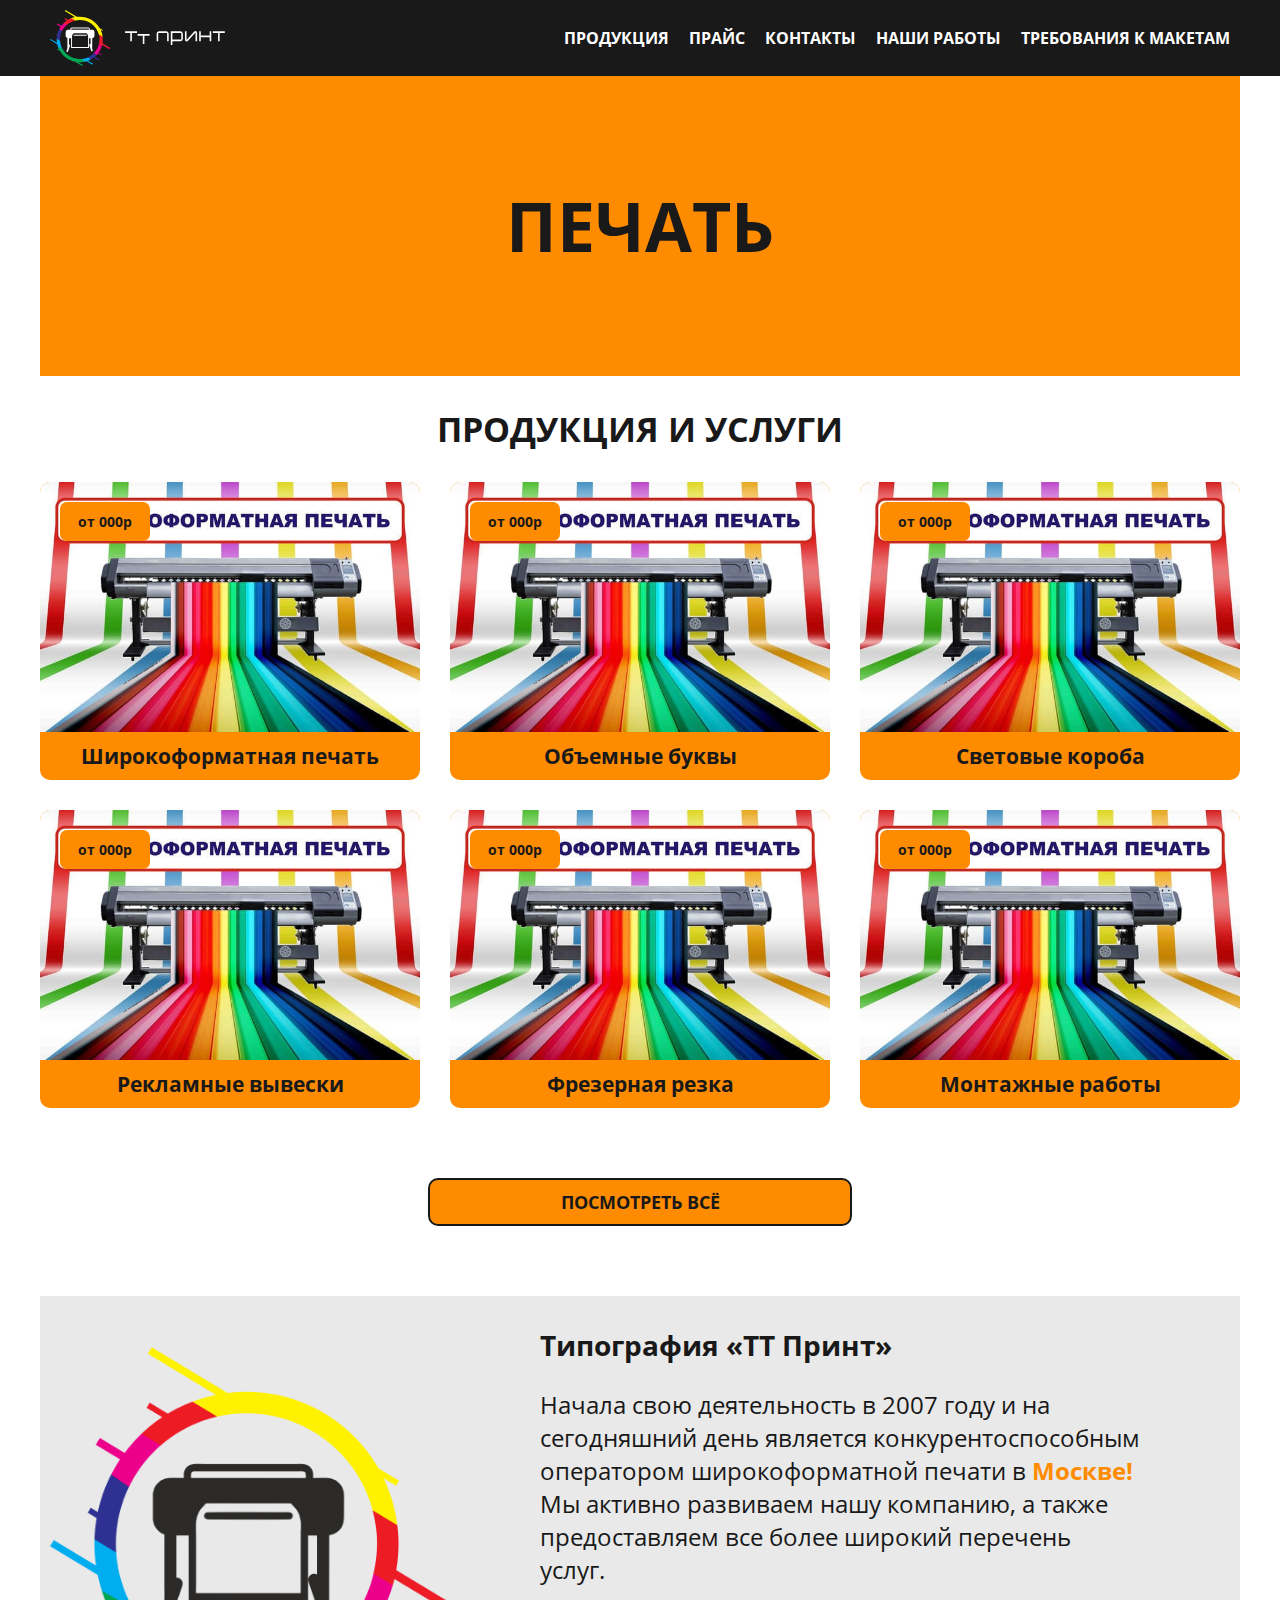
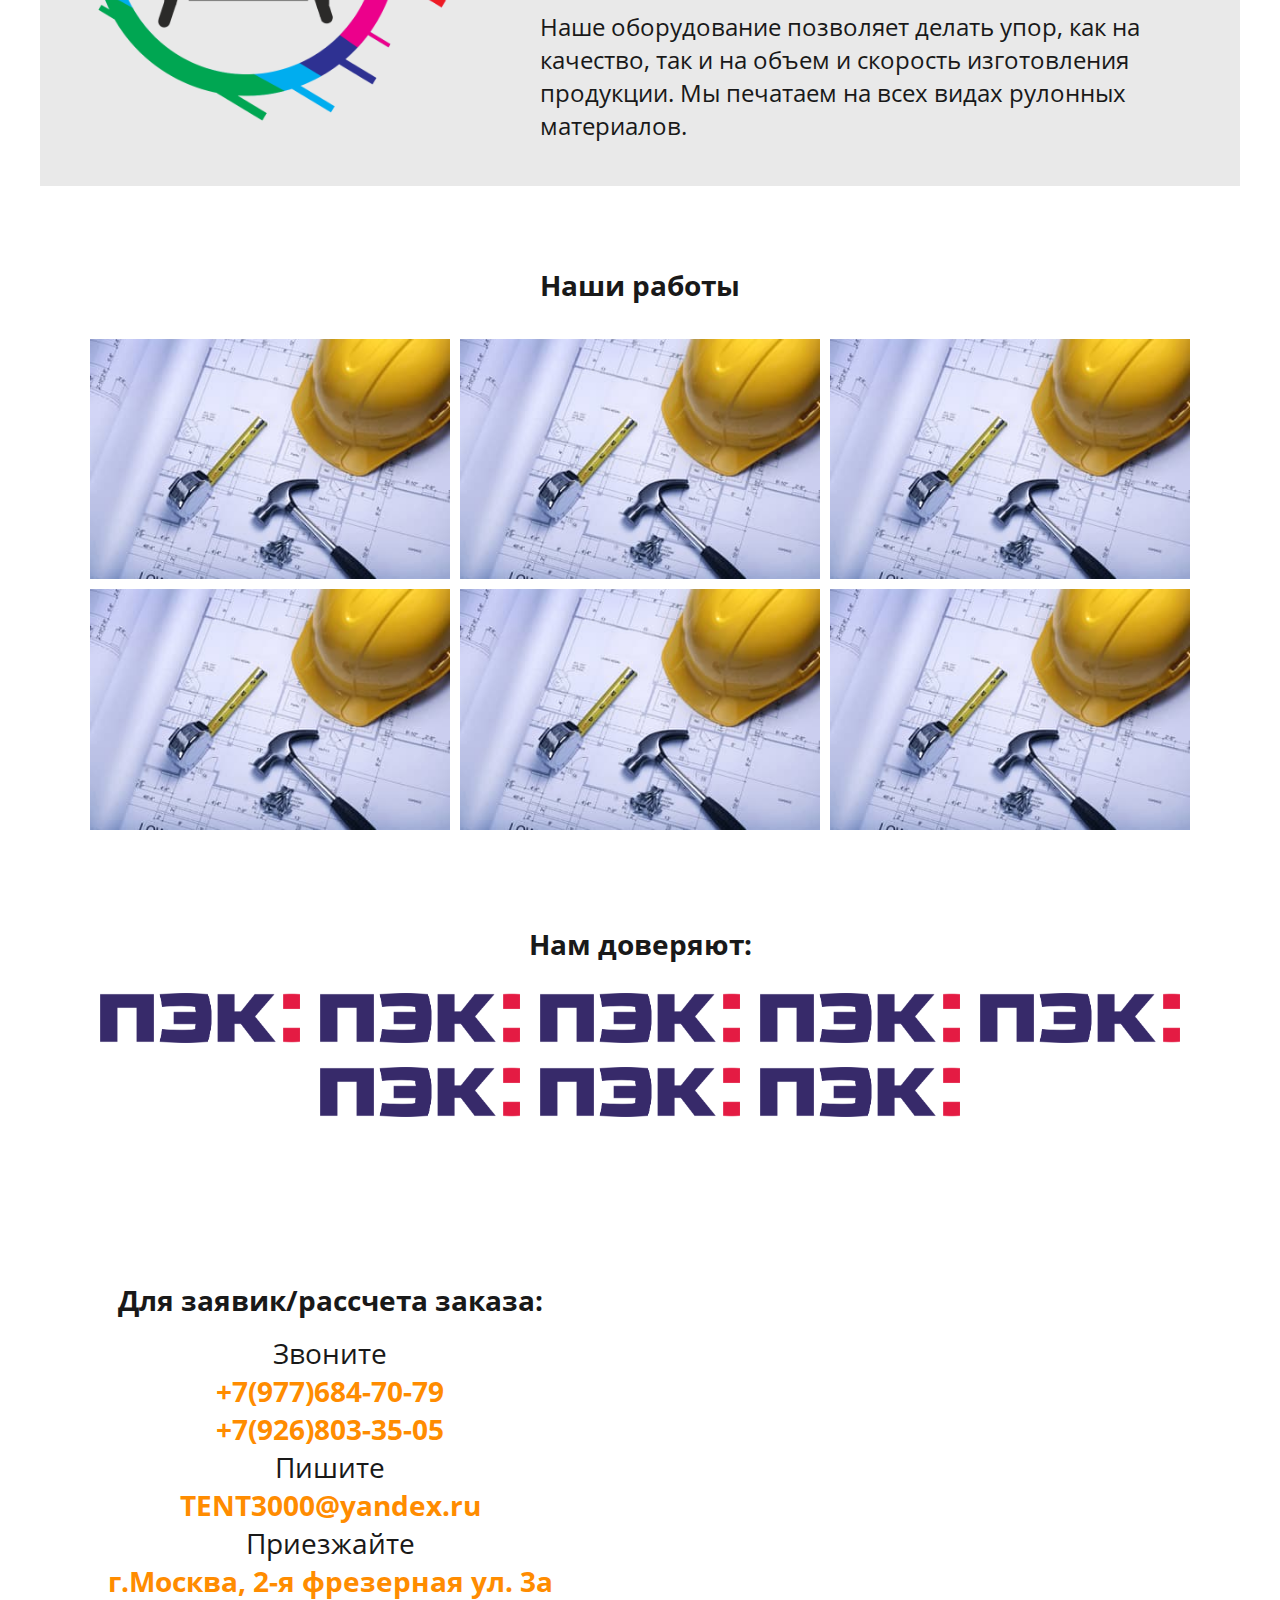
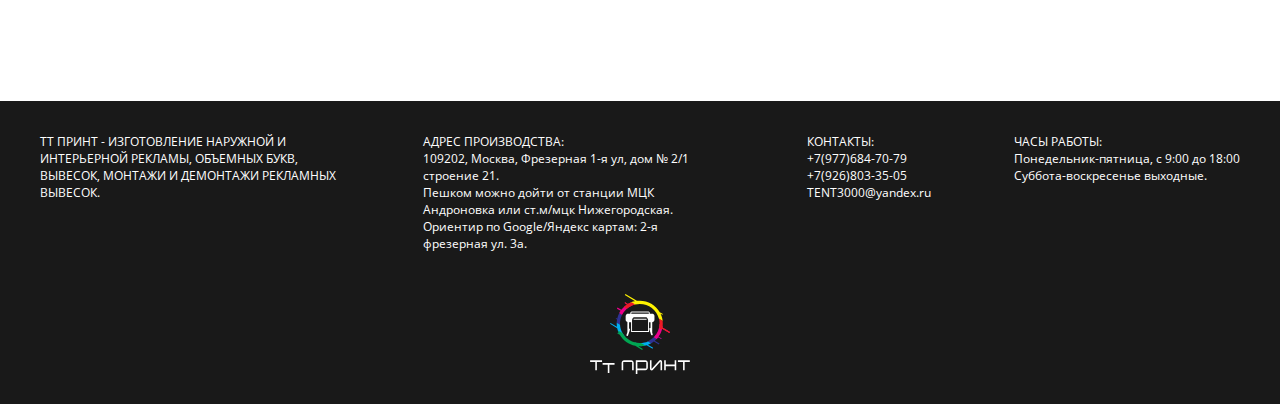
==== commit 1b81da08: "Добавляет 2 страницы" ====
--- a/index.html
+++ b/index.html
@@ -1 +1 @@
-<!DOCTYPE html><html lang="ru"><head><meta charset="UTF-8"><meta name="viewport" content="width=device-width,initial-scale=1"><meta name="keywords" content="Печать, изготовление наружной рекламы, монтажные работы"><meta name="description" content="типография «ТТ Принт» в Москве: изготовление наружной и интерьерной рекламы, собственное производство, монтажные работы"><title>ТТ Принт</title><link rel="icon" href="favicon.ico"><link rel="icon" type="image/svg+xml" sizes="32x32" href="img/favicon_32.svg"><link rel="stylesheet" href="css/style.min.css"><link rel="preload" href="fonts/opensans.woff" as="font" type="font/woff" crossorigin><link rel="preload" href="fonts/opensans.woff2" as="font" type="font/woff2" crossorigin><link rel="preload" href="fonts/opensansbold.woff" as="font" type="font/woff" crossorigin><link rel="preload" href="fonts/opensansbold.woff2" as="font" type="font/woff2" crossorigin><link rel="preload" href="fonts/opensanslight.woff" as="font" type="font/woff" crossorigin><link rel="preload" href="fonts/opensanslight.woff2" as="font" type="font/woff2" crossorigin></head><body><header class="page-header"><div class="page-header__container container"><div class="page-header__logo"><a class="page-header__logo-link" href="#"><img class="page-header__logo-image" src="img/logo.svg" width="60" height="56" alt="Логотип"> <img class="page-header__logo-image" src="img/logo__tt.svg" width="100" height="14" alt="ТТ Принт"></a></div><nav class="page-header__navigation"><button class="page-header__navigation-toogle page-header__navigation-toogle--closed" type="button"><span class="visually-hidden">открыть меню/закрыть меню</span></button><ul class="page-header__navigation-list page-header__navigation-list--closed"><li class="page-header__navigation-item"><a class="page-header__navigation-link" href="products.html">Продукция</a></li><li class="page-header__navigation-item"><a class="page-header__navigation-link" href="price.html">Прайс</a></li><li class="page-header__navigation-item"><a class="page-header__navigation-link" href="contacts.html">Контакты</a></li><li class="page-header__navigation-item"><a class="page-header__navigation-link" href="#">Наши работы</a></li><li class="page-header__navigation-item"><a class="page-header__navigation-link" href="#">Требования к макетам</a></li></ul></nav></div></header><main class="page-main"><section class="intro container"><h1 class="visually-hidden">типография наружной рекламы</h1><div class="intro__wrapper"><ul class="intro__list"><li class="intro__item">ПЕЧАТЬ</li><li class="intro__item">ОБЪЕМНЫЕ БУКВЫ</li><li class="intro__item">ВЫВЕСКИ</li><li class="intro__item">МОНТАЖИ</li></ul></div></section><section class="product container"><h2 class="product__title">Продукция и услуги</h2><div class="product__card"><ul class="product__list"><li class="product__item"><a class="product__link" href="#"><img class="product__image" src="img/test.jpg" alt="Изображение проудкции"><h2 class="product__card-title">Широкоформатная печать</h2></a></li><li class="product__item"><a class="product__link" href="#"><img class="product__image" src="img/test.jpg" alt="Изображение проудкции"><h2 class="product__card-title">Объемные буквы</h2></a></li><li class="product__item"><a class="product__link" href="#"><img class="product__image" src="img/test.jpg" alt="Изображение проудкции"><h2 class="product__card-title">Световые короба</h2></a></li><li class="product__item"><a class="product__link" href="#"><img class="product__image" src="img/test.jpg" alt="Изображение проудкции"><h2 class="product__card-title">Рекламные вывески</h2></a></li><li class="product__item"><a class="product__link" href="#"><img class="product__image" src="img/test.jpg" alt="Изображение проудкции"><h2 class="product__card-title">Фрезерная резка</h2></a></li><li class="product__item"><a class="product__link" href="#"><img class="product__image" src="img/test.jpg" alt="Изображение проудкции"><h2 class="product__card-title">Монтажные работы</h2></a></li></ul></div><a class="product__see-more button" href="products.html">Посмотреть всё</a></section><section class="about-us container"><div class="about-us__wrapper"><h2 class="about-us__title">Типография «ТТ Принт»</h2><p class="about-us__info">Начала свою деятельность в 2007 году и на сегодняшний день является конкурентоспособным оператором широкоформатной печати в <span class="about-us__important">Москве!</span><br>Мы активно развиваем нашу компанию, а также предоставляем все более широкий перечень услуг.</p><p class="about-us__info">Наше оборудование позволяет делать упор, как на качество, так и на объем и скорость изготовления продукции. Мы печатаем на всех видах рулонных материалов.</p></div></section><section class="examples container"><div class="examples__wrapper"><h2 class="examples__title">Наши работы</h2><ul class="examples__list"><li class="examples__item"><img class="examples__image" src="img/test2.jpg" alt="#"></li><li class="examples__item"><img class="examples__image" src="img/test2.jpg" alt="#"></li><li class="examples__item"><img class="examples__image" src="img/test2.jpg" alt="#"></li><li class="examples__item"><img class="examples__image" src="img/test2.jpg" alt="#"></li><li class="examples__item"><img class="examples__image" src="img/test2.jpg" alt="#"></li><li class="examples__item"><img class="examples__image" src="img/test2.jpg" alt="#"></li></ul></div></section><section class="clients container"><h2 class="visually-hidden">Клиенты</h2><p class="clients__title">Нам доверяют:</p><ul class="clients__list"><li class="clients__item"><img class="clients__image" src="img/clients__test.png" alt="наш клиент"></li><li class="clients__item"><img class="clients__image" src="img/clients__test.png" alt="наш клиент"></li><li class="clients__item"><img class="clients__image" src="img/clients__test.png" alt="наш клиент"></li><li class="clients__item"><img class="clients__image" src="img/clients__test.png" alt="наш клиент"></li><li class="clients__item"><img class="clients__image" src="img/clients__test.png" alt="наш клиент"></li><li class="clients__item"><img class="clients__image" src="img/clients__test.png" alt="наш клиент"></li><li class="clients__item"><img class="clients__image" src="img/clients__test.png" alt="наш клиент"></li><li class="clients__item"><img class="clients__image" src="img/clients__test.png" alt="наш клиент"></li></ul></section><section class="contacts"><div class="contacts__wrapper"><h2 class="visually-hidden">Контактная информация</h2><div class="contacts__info"><span class="contacts__order">Для заявик/рассчета заказа:</span><ul class="contacts__list"><li class="contacts__item">Звоните<br><a class="contacts__link" href="tel:89776847079">+7(977)684-70-79</a></li><li class="contacts__item">Пишите<br><a class="contacts__link" href="mailto:tent3000@yandex.ru">TENT3000@yandex.ru</a></li><li class="contacts__item">Приезжайте<br><a class="contacts__link" href="https://yandex.ru/maps/213/moscow/house/1_ya_frezernaya_ulitsa_2_1s21/Z04YcQNiS0EGQFtvfXt1cHllZQ==/?ll=37.743677%2C55.741113&z=16.58">1-я Фрезерная улица, 2/1с21</a></li></ul></div><iframe class="contacts__map" src="https://yandex.ru/map-widget/v1/?um=mymaps%3AtldfMVCEGm1fR2ukwG7OgwE6Kn7I0PGh&amp;source=constructor" width="320" height="240" frameborder="0"></iframe></div></section></main><footer class="page-footer"><div class="page-footer__container container"><div class="page-footer__info"><p class="page-footer__text">ТТ ПРИНТ - ИЗГОТОВЛЕНИЕ НАРУЖНОЙ И ИНТЕРЬЕРНОЙ РЕКЛАМЫ, ОБЪЕМНЫХ БУКВ, ВЫВЕСОК, МОНТАЖИ И ДЕМОНТАЖИ РЕКЛАМНЫХ ВЫВЕСОК.</p><p class="page-footer__text">АДРЕС ПРОИЗВОДСТВА:<br>109202, Москва, Фрезерная 1-я ул, дом № 2/1 строение 21.<br>Пешком можно дойти от станции МЦК Андроновка или ст.м/мцк Нижегородская. Ориентир по Google/Яндекс картам: 2-я фрезерная ул. 3а.</p><p class="page-footer__text">КОНТАКТЫ:<br><a class="page-footer__contacts" href="tel:89776847079">+7(977)684-70-79</a><br><a class="page-footer__contacts" href="tel:89268033505">+7(926)803-35-05</a><br><a class="page-footer__contacts" href="mailto:tent3000@yandex.ru">TENT3000@yandex.ru</a></p><p class="page-footer__text">ЧАСЫ РАБОТЫ:<br>Понедельник-пятница, с 9:00 до 18:00<br>Суббота-воскресенье выходные.</p></div><div class="page-footer__logo"><a class="page-footer__logo-link" href="#"><img class="page-footer__logo-image" src="img/logo.svg" width="60" height="56" alt="Логотип"> <img class="page-footer__logo-image" src="img/logo__tt.svg" width="100" height="14" alt="ТТ Принт"></a></div></div></footer><script src="js/nav-toggle.js"></script></body></html>+<!DOCTYPE html><html lang="ru"><head><meta charset="UTF-8"><meta name="viewport" content="width=device-width,initial-scale=1"><meta name="keywords" content="Печать, изготовление наружной рекламы, монтажные работы"><meta name="description" content="типография «ТТ Принт» в Москве: изготовление наружной и интерьерной рекламы, собственное производство, монтажные работы"><title>ТТ Принт</title><link rel="icon" href="favicon.ico"><link rel="icon" type="image/svg+xml" sizes="32x32" href="img/favicon_32.svg"><link rel="stylesheet" href="css/style.min.css"><link rel="preload" href="fonts/opensans.woff" as="font" type="font/woff" crossorigin><link rel="preload" href="fonts/opensans.woff2" as="font" type="font/woff2" crossorigin><link rel="preload" href="fonts/opensansbold.woff" as="font" type="font/woff" crossorigin><link rel="preload" href="fonts/opensansbold.woff2" as="font" type="font/woff2" crossorigin><link rel="preload" href="fonts/opensanslight.woff" as="font" type="font/woff" crossorigin><link rel="preload" href="fonts/opensanslight.woff2" as="font" type="font/woff2" crossorigin></head><body><header class="page-header"><div class="page-header__container container"><div class="page-header__logo"><a class="page-header__logo-link" href="#"><img class="page-header__logo-image" src="img/logo.svg" width="60" height="56" alt="Логотип"> <img class="page-header__logo-image" src="img/logo__tt.svg" width="100" height="14" alt="ТТ Принт"></a></div><nav class="page-header__navigation"><button class="page-header__navigation-toogle page-header__navigation-toogle--closed" type="button"><span class="visually-hidden">открыть меню/закрыть меню</span></button><ul class="page-header__navigation-list page-header__navigation-list--closed"><li class="page-header__navigation-item"><a class="page-header__navigation-link" href="products.html">Продукция</a></li><li class="page-header__navigation-item"><a class="page-header__navigation-link" href="price.html">Прайс</a></li><li class="page-header__navigation-item"><a class="page-header__navigation-link" href="contacts.html">Контакты</a></li><li class="page-header__navigation-item"><a class="page-header__navigation-link" href="examples.html">Наши работы</a></li><li class="page-header__navigation-item"><a class="page-header__navigation-link" href="demand.html">Требования к макетам</a></li></ul></nav></div></header><main class="page-main"><section class="intro container"><h1 class="visually-hidden">типография наружной рекламы</h1><div class="intro__wrapper"><ul class="intro__list"><li class="intro__item">ПЕЧАТЬ</li><li class="intro__item">ОБЪЕМНЫЕ БУКВЫ</li><li class="intro__item">ВЫВЕСКИ</li><li class="intro__item">МОНТАЖИ</li></ul></div></section><section class="product container"><h2 class="product__title">Продукция и услуги</h2><div class="product__card"><ul class="product__list"><li class="product__item"><a class="product__link" href="#"><img class="product__image" src="img/test.jpg" alt="Изображение проудкции"><h2 class="product__card-title">Широкоформатная печать</h2></a></li><li class="product__item"><a class="product__link" href="#"><img class="product__image" src="img/test.jpg" alt="Изображение проудкции"><h2 class="product__card-title">Объемные буквы</h2></a></li><li class="product__item"><a class="product__link" href="#"><img class="product__image" src="img/test.jpg" alt="Изображение проудкции"><h2 class="product__card-title">Световые короба</h2></a></li><li class="product__item"><a class="product__link" href="#"><img class="product__image" src="img/test.jpg" alt="Изображение проудкции"><h2 class="product__card-title">Рекламные вывески</h2></a></li><li class="product__item"><a class="product__link" href="#"><img class="product__image" src="img/test.jpg" alt="Изображение проудкции"><h2 class="product__card-title">Фрезерная резка</h2></a></li><li class="product__item"><a class="product__link" href="#"><img class="product__image" src="img/test.jpg" alt="Изображение проудкции"><h2 class="product__card-title">Монтажные работы</h2></a></li></ul></div><a class="product__see-more button" href="products.html">Посмотреть всё</a></section><section class="about-us container"><div class="about-us__wrapper"><h2 class="about-us__title">Типография «ТТ Принт»</h2><p class="about-us__info">Начала свою деятельность в 2007 году и на сегодняшний день является конкурентоспособным оператором широкоформатной печати в <span class="about-us__important">Москве!</span><br>Мы активно развиваем нашу компанию, а также предоставляем все более широкий перечень услуг.</p><p class="about-us__info">Наше оборудование позволяет делать упор, как на качество, так и на объем и скорость изготовления продукции. Мы печатаем на всех видах рулонных материалов.</p></div></section><section class="examples container"><div class="examples__wrapper"><h2 class="examples__title">Наши работы</h2><ul class="examples__list"><li class="examples__item"><img class="examples__image" src="img/test2.jpg" alt="#"></li><li class="examples__item"><img class="examples__image" src="img/test2.jpg" alt="#"></li><li class="examples__item"><img class="examples__image" src="img/test2.jpg" alt="#"></li><li class="examples__item"><img class="examples__image" src="img/test2.jpg" alt="#"></li><li class="examples__item"><img class="examples__image" src="img/test2.jpg" alt="#"></li><li class="examples__item"><img class="examples__image" src="img/test2.jpg" alt="#"></li></ul></div></section><section class="clients container"><h2 class="visually-hidden">Клиенты</h2><p class="clients__title">Нам доверяют:</p><ul class="clients__list"><li class="clients__item"><img class="clients__image" src="img/clients__test.png" alt="наш клиент"></li><li class="clients__item"><img class="clients__image" src="img/clients__test.png" alt="наш клиент"></li><li class="clients__item"><img class="clients__image" src="img/clients__test.png" alt="наш клиент"></li><li class="clients__item"><img class="clients__image" src="img/clients__test.png" alt="наш клиент"></li><li class="clients__item"><img class="clients__image" src="img/clients__test.png" alt="наш клиент"></li><li class="clients__item"><img class="clients__image" src="img/clients__test.png" alt="наш клиент"></li><li class="clients__item"><img class="clients__image" src="img/clients__test.png" alt="наш клиент"></li><li class="clients__item"><img class="clients__image" src="img/clients__test.png" alt="наш клиент"></li></ul></section><section class="contacts"><div class="contacts__wrapper"><h2 class="visually-hidden">Контактная информация</h2><div class="contacts__info"><span class="contacts__order">Для заявик/рассчета заказа:</span><ul class="contacts__list"><li class="contacts__item">Звоните<br><a class="contacts__link" href="tel:89776847079">+7(977)684-70-79</a><br><a class="contacts__link" href="tel:89268033505">+7(926)803-35-05</a></li><li class="contacts__item">Пишите<br><a class="contacts__link" href="mailto:tent3000@yandex.ru">TENT3000@yandex.ru</a></li><li class="contacts__item">Приезжайте<br><a class="contacts__link" href="https://yandex.ru/maps/213/moscow/house/1_ya_frezernaya_ulitsa_2_1s21/Z04YcQNiS0EGQFtvfXt1cHllZQ==/?ll=37.743677%2C55.741113&z=16.58">г.Москва, 2-я фрезерная ул. 3а</a></li></ul></div><iframe class="contacts__map" src="https://yandex.ru/map-widget/v1/?um=mymaps%3AtldfMVCEGm1fR2ukwG7OgwE6Kn7I0PGh&amp;source=constructor" width="320" height="240" frameborder="0"></iframe></div></section></main><footer class="page-footer"><div class="page-footer__container container"><div class="page-footer__info"><p class="page-footer__text">ТТ ПРИНТ - ИЗГОТОВЛЕНИЕ НАРУЖНОЙ И ИНТЕРЬЕРНОЙ РЕКЛАМЫ, ОБЪЕМНЫХ БУКВ, ВЫВЕСОК, МОНТАЖИ И ДЕМОНТАЖИ РЕКЛАМНЫХ ВЫВЕСОК.</p><p class="page-footer__text">АДРЕС ПРОИЗВОДСТВА:<br>109202, Москва, Фрезерная 1-я ул, дом № 2/1 строение 21.<br>Пешком можно дойти от станции МЦК Андроновка или ст.м/мцк Нижегородская. Ориентир по Google/Яндекс картам: 2-я фрезерная ул. 3а.</p><p class="page-footer__text">КОНТАКТЫ:<br><a class="page-footer__contacts" href="tel:89776847079">+7(977)684-70-79</a><br><a class="page-footer__contacts" href="tel:89268033505">+7(926)803-35-05</a><br><a class="page-footer__contacts" href="mailto:tent3000@yandex.ru">TENT3000@yandex.ru</a></p><p class="page-footer__text">ЧАСЫ РАБОТЫ:<br>Понедельник-пятница, с 9:00 до 18:00<br>Суббота-воскресенье выходные.</p></div><div class="page-footer__logo"><a class="page-footer__logo-link" href="#"><img class="page-footer__logo-image" src="img/logo.svg" width="60" height="56" alt="Логотип"> <img class="page-footer__logo-image" src="img/logo__tt.svg" width="100" height="14" alt="ТТ Принт"></a></div></div></footer><script defer="defer" src="js/nav-toggle.js"></script></body></html>--- a/css/style.min.css
+++ b/css/style.min.css
@@ -1,2 +1,2 @@
-@keyframes opacity{0%,to{opacity:0}50%{opacity:1}}@keyframes change{0%,12.66%,to{transform:translate3d(0,0,0)}16.66%,29.32%,83.3%,95.96%{transform:translate3d(0,-25%,0)}33.32%,45.98%,66.64%,79.3%{transform:translate3d(0,-50%,0)}49.98%,62.64%{transform:translate3d(0,-75%,0)}}@font-face{font-family:"Open Sans";font-size:normal;font-weight:400;font-display:swap;src:url(../fonts/opensans.woff2)format("woff2"),url(../fonts/opensans.woff)format("woff")}@font-face{font-family:"Open Sans";font-size:normal;font-weight:700;font-display:swap;src:url(../fonts/opensansbold.woff2)format("woff2"),url(../fonts/opensansbold.woff)format("woff")}@font-face{font-family:"Open Sans";font-size:normal;font-weight:300;font-display:swap;src:url(../fonts/opensanslight.woff2)format("woff2"),url(../fonts/opensanslight.woff)format("woff")}html{height:100%}body{display:flex;flex-direction:column;min-height:100%;margin:0 auto;font-family:"Open Sans","Arial",sans-serif;font-size:14px;font-weight:400;color:#fff;background-color:#fff}.container{max-width:1200px;margin:0 auto;padding:0 20px}@media (min-width:1200px){.container{padding:0}}.visually-hidden{position:absolute;width:1px;height:1px;margin:-1px;padding:0;border:0;clip:rect(0 0 0 0);overflow:hidden}.button{display:block;max-width:400px;text-align:center;font-weight:700;text-transform:uppercase;background-color:#ff8c00;color:#191919;border:2px solid #191919;border-radius:10px;padding:10px;margin:0 auto}.button:hover{color:#ff8c00;background-color:#191919;border-color:#ff8c00}@media (min-width:1200px){.button{font-size:18px;padding:10px}}.breadcrumb{display:flex;list-style:none;margin:20px 0 0;padding:0}.breadcrumb__item{margin-right:5px}.breadcrumb__link{text-decoration:none;color:#191919;list-style:none}.breadcrumb__link:hover{text-decoration:underline}.breadcrumb__link--current,.breadcrumb__link:active{color:rgba(25,25,25,.5)}.page-header{position:sticky;top:0;z-index:10;background-color:#191919}.page-header__container{display:flex;align-items:center}.page-header__logo{margin-right:auto}.page-header__logo-link{display:flex;align-items:center;font-size:24px;font-weight:700;text-decoration:none;color:#fff;padding:10px 0}@media (min-width:1200px){.page-header__logo{padding:0 10px}}.page-header__logo:hover{opacity:.6}.page-header__logo:active{opacity:.3}.page-header__logo-image:last-child{display:none}@media (min-width:768px){.page-header__logo-image:last-child{display:block}.page-header__logo-image{margin-right:15px}}.page-header__navigation{position:relative}.page-header__navigation-toogle{position:absolute;width:60px;height:60px;top:-30px;right:0;z-index:2;background-color:transparent;border:0;cursor:pointer}.page-header__navigation-toogle:active{opacity:.6}@media (min-width:1200px){.page-header__navigation-toogle{display:none}}.page-header__navigation-toogle--closed::before{content:"";position:absolute;top:20px;right:0;width:45px;height:5px;background-color:#fff;box-shadow:0 10px 0#fff,0 20px 0#fff;border-radius:5px;transition-duration:.25s}.page-header__navigation-toogle--opened::after,.page-header__navigation-toogle--opened::before{content:"";position:absolute;top:30px;right:0;width:45px;height:5px;background-color:#fff;border-radius:5px}.page-header__navigation-toogle--opened::before{transform:rotate(45deg)}.page-header__navigation-toogle--opened::after{transform:rotate(-45deg)}.page-header__navigation-list{display:none}@media (max-width:1199px){.page-header__navigation-list--opened{position:absolute;display:flex;flex-direction:column;width:100vw;list-style-type:none;top:38px;right:-20px;z-index:2;background-color:#191919;margin:0}}@media (min-width:768px){.page-header__navigation-list{font-size:18px}}@media (min-width:1200px){.page-header__navigation-list{display:flex;flex-wrap:wrap;font-size:16px;max-width:800px;list-style:none;margin:0}}.page-header__navigation-item{padding:20px 0}@media (max-width:1199px){.page-header__navigation-item{text-align:center;border-top:2px solid #2a2a2a}}.page-header__navigation-link{position:relative;font-weight:700;text-decoration:none;text-transform:uppercase;color:#fff;padding:20px}.page-header__navigation-link--current{color:rgba(255,140,0,.4)}.page-header__navigation-link:hover{color:#ff8c00}.page-footer__logo-link:hover,.page-header__navigation-link:active{opacity:.6}@media (min-width:1200px){.page-header__navigation-link{padding:10px}}.page-footer{background-color:#191919}.page-footer__container{padding:20px}.page-footer__info{margin-bottom:30px}@media (min-width:768px){.page-footer__info{display:flex;font-size:12px;align-items:flex-start;justify-content:space-between}.page-footer__text{max-width:25%}}.page-footer__logo{text-align:center}.page-footer__logo-link{display:flex;flex-direction:column;text-decoration:none;color:#fff;font-weight:700;font-size:18px}.page-footer__logo-link:active{opacity:.3}.page-footer__logo-image{margin:0 auto 10px}.page-footer__contacts{text-decoration:none;color:#fff}.page-footer__contacts:hover,.product__item:hover .product__card-title{color:#ff8c00}.page-main{flex:1 1 auto}.intro{position:relative;background-color:#ff8c00;height:150px}@media (min-width:768px){.intro{height:250px}}@media (min-width:1200px){.intro{height:300px}}.intro__wrapper{position:absolute;top:50%;left:50%;width:90%;height:35px;font-size:28px;font-weight:700;line-height:35px;color:#191919;text-align:center;transform:translate(-50%,-50%);overflow:hidden;padding:0}@media (min-width:768px){.intro__wrapper{height:60px;font-size:48px;font-weight:700;line-height:60px}}@media (min-width:1200px){.intro__wrapper{height:100px;font-size:68px;font-weight:700;line-height:100px}}.intro__list{text-align:center;list-style:none;overflow:hidden;padding:0;margin:0;-webkit-animation-name:change;-webkit-animation-duration:12s;-webkit-animation-iteration-count:infinite;animation-name:change;animation-duration:12s;animation-iteration-count:infinite}.product{padding-top:20px;padding-bottom:20px}@media (min-width:1200px){.product{padding-bottom:70px}}.product__title{display:block;text-align:center;color:#191919;text-transform:uppercase;margin:10px 0 30px;padding:0}@media (min-width:768px){.product__title{font-size:28px}}@media (min-width:1200px){.product__title{font-size:34px}}.product__card{margin-bottom:20px}@media (min-width:1200px){.product__card{margin-bottom:70px}}.product__list{padding:0;margin:0;list-style:none}@media (min-width:768px){.product__list{display:grid;grid-template-columns:repeat(2,1fr);grid-gap:20px}}@media (min-width:1200px){.product__list{grid-template-columns:repeat(3,1fr);grid-gap:30px}}.product__item{position:relative;text-align:center;border-radius:10px;background-color:#ff8c00}.product__item:not(:last-child){margin-bottom:20px}@media (min-width:768px){.product__item:not(:last-child){margin:0}}.product__item:hover{color:#ff8c00;background-color:#191919;box-shadow:0 0 20px #191919}.product__item:active{opacity:.6;box-shadow:0 0 20px #ff8c00}.product__item::before{content:"от 000р";position:absolute;top:20px;left:20px;font-weight:700;color:#191919;min-width:70px;max-width:85%;background-color:#ff8c00;border-radius:7px;padding:5px}.product__link{text-decoration:none;color:#191919}.product__image{display:block;width:100%;min-height:200px;object-fit:cover;border-radius:10px 10px 0 0}.product__card-title{margin:0;padding:10px}.product__see-more{text-decoration:none}.about-us{padding-top:20px;padding-bottom:20px;color:#191919;background-color:#e9e9e9}@media (min-width:1200px){.about-us{margin-bottom:50px}}@media (min-width:768px){.about-us__wrapper{position:relative;width:60vw;margin:0 auto;padding-left:250px}}@media (min-width:1200px){.about-us__wrapper{width:50%;padding-left:400px}}@media (min-width:768px){.about-us__wrapper::before{content:"";position:absolute;width:100%;height:100%;top:0;right:0;background-image:url(../img/about-us__logo.png);background-repeat:no-repeat;background-size:contain}}@media (min-width:1200px){.about-us__wrapper::before{right:100px}}.about-us__title{font-size:22px;font-weight:700;margin:10px 0 20px}@media (min-width:1200px){.about-us__title{font-size:28px}}.about-us__info{font-size:14px}@media (min-width:1200px){.about-us__info{font-size:24px}}.about-us__important,.production__item::before{font-weight:700;color:#ff8c00}.clients{text-align:center;color:#191919;padding:20px 20px 10px}@media (min-width:1200px){.clients{padding-bottom:70px}}.clients__title{font-size:22px;font-weight:700;margin:0 0 20px}@media (min-width:768px){.clients__title{font-size:28px}}.clients__list{display:flex;flex-wrap:wrap;list-style:none;justify-content:center;margin:0;padding:0}.clients__item{width:120px;padding:10px}@media (min-width:768px){.clients__item{width:200px}}.clients__image{width:100%;object-fit:contain}.examples{display:none}@media (min-width:768px){.examples{display:block;text-align:center;padding-top:20px;padding-bottom:20px}}@media (min-width:1200px){.examples{padding-bottom:70px}}.examples__title{color:#191919;font-size:28px;margin:10px 0 30px}.examples__list{display:flex;flex-wrap:wrap;list-style:none;justify-content:center;margin:0;padding:0}.examples__item{width:45%;margin:5px}@media (min-width:1200px){.examples__item{width:30%}}.examples__image{display:block;width:100%;object-fit:contain}.contacts{max-width:1240px;margin:0 auto;padding:0;color:#191919;text-align:center}@media (min-width:1200px){.contacts__wrapper{display:grid;grid-template-columns:repeat(2,50%)}}.contacts__info{font-size:18px;padding:20px 20px 30px}@media (min-width:1200px){.contacts__info{font-size:28px;padding-top:80px}}.contacts__order{font-weight:700;font-size:20px}@media (min-width:768px){.contacts__order{font-size:28px}}.contacts__list{list-style:none;margin:15px 0 0;padding:0}.contacts__link{font-weight:700;color:#ff8c00;text-decoration:none}.contacts__link:hover{color:#191919}.contacts__link:active{color:rgba(255,140,0,.6)}.contacts__map{display:block;width:100%;height:240px}@media (min-width:768px){.contacts__map{height:400px}}@media (min-width:1200px){.contacts__map{height:500px;max-width:1200px;margin:0 auto}}.page-products{flex:1 1 auto}.production__title{font-size:18px;color:#191919;text-align:center}@media (min-width:768px){.production__title{font-size:28px}}.prodution__list{margin:0 0 20px;padding:0}@media (min-width:768px){.prodution__list{display:grid;grid-template-columns:repeat(2,1fr);grid-gap:20px}}@media (min-width:1200px){.prodution__list{grid-template-columns:repeat(3,1fr);grid-gap:30px;margin:0 0 30px}}.production__item{display:flex;flex-direction:column;position:relative;background-color:#191919;margin-bottom:20px;padding-bottom:10px}@media (min-width:768px){.production__item{border:3px solid transparent;border-image:linear-gradient(to left top,#ff8c00 10%,#191919 30%,#191919 70%,#ff8c00 90%);border-image-slice:1;margin:0}}.production__item:hover{border:3px solid #ff8c00}.production__item:active{border:3px solid #ff8c00;box-shadow:0 0 10px #191919;opacity:.6}.production__link{text-decoration:none}.production__item::before{content:"от 999999";position:absolute;top:20px;left:20px;min-width:70px;max-width:85%;background-color:#191919;border-radius:7px;padding:5px}.production__item-title{font-size:22px;color:#ff8c00;font-weight:700;text-align:center;margin:10px 0;padding:0 20px}.production__item-image{display:block;width:100%;object-fit:cover;overflow:hidden}.production__item-option{display:block;color:#fff;margin:5px 0;padding:0 20px}@media (min-width:768px){.production__item-option{margin:10px 0}}.page-price{flex:1 1 auto}.price{color:#191919}.price__title{font-size:18px;text-align:center}@media (min-width:768px){.price__title{font-size:28px}}.price__table{width:100%;border:3px solid #191919;border-collapse:collapse;margin-bottom:20px}@media (min-width:1200px){.price__table{font-size:16px}}.price__head-row{border-bottom:1px solid #191919}.price__head-cell{text-transform:uppercase;background-color:#ff8c00;padding:5px}.price__body-row{border-bottom:1px solid #e9e9e9}.price__body-cell{text-align:center;padding:5px}@media (min-width:768px){.price__body-cell{padding:10px}}.price__link{text-decoration:none;text-transform:uppercase;color:#191919}.price__link:hover{color:#ff8c00}.price__link:active{color:#ff8c00;opacity:.6}.page-contacts{flex:1 1 auto}.contacts-info__title{font-size:18px;text-align:center;color:#191919}@media (min-width:768px){.contacts-info__title{font-size:28px}}.contacts-info__wrapper{border-top:1px solid #e9e9e9;border-bottom:1px solid #e9e9e9;margin-bottom:20px}@media (min-width:768px){.contacts-info__wrapper{padding:30px}}.contacts-info__list{color:#191919;list-style:none;font-size:16px;margin:0;padding:0}@media (min-width:768px){.contacts-info__list{display:grid;max-width:768px;grid-template-columns:repeat(2,1fr);grid-column-gap:80px;margin:0 auto}}.contacts-info__item{position:relative;padding:0 0 0 65px}.contacts-info__item::before{content:"";position:absolute;top:0;left:0;width:50px;height:50px;background-repeat:no-repeat;background-position:center;background-size:contain}@media (min-width:768px){.contacts-info__item::before{top:20px}}@media (min-width:1200px){.contacts-info__item{font-size:18px}}.contacts-info__item--address::before{background-image:url(../img/map.svg)}.contacts-info__item--phone::before{background-image:url(../img/phone.svg)}.contacts-info__item--email::before{background-image:url(../img/mail.svg)}.contacts-info__item--working::before{background-image:url(../img/working.svg)}.contacts-info__name{font-weight:700}.contacts-info__text a{text-decoration:none;color:#ff8c00}.contacts-info__text a:hover{color:#191919;text-decoration:underline}.contacts-info__text a:active{color:#191919;opacity:.6}
+@keyframes opacity{0%,to{opacity:0}50%{opacity:1}}@keyframes change{0%,12.66%,to{transform:translate3d(0,0,0)}16.66%,29.32%,83.3%,95.96%{transform:translate3d(0,-25%,0)}33.32%,45.98%,66.64%,79.3%{transform:translate3d(0,-50%,0)}49.98%,62.64%{transform:translate3d(0,-75%,0)}}@font-face{font-family:"Open Sans";font-size:normal;font-weight:400;font-display:swap;src:url(../fonts/opensans.woff2)format("woff2"),url(../fonts/opensans.woff)format("woff")}@font-face{font-family:"Open Sans";font-size:normal;font-weight:700;font-display:swap;src:url(../fonts/opensansbold.woff2)format("woff2"),url(../fonts/opensansbold.woff)format("woff")}@font-face{font-family:"Open Sans";font-size:normal;font-weight:300;font-display:swap;src:url(../fonts/opensanslight.woff2)format("woff2"),url(../fonts/opensanslight.woff)format("woff")}html{height:100%}body{display:flex;flex-direction:column;min-height:100%;margin:0 auto;font-family:"Open Sans","Arial",sans-serif;font-size:14px;font-weight:400;color:#fff;background-color:#fff}.container{max-width:1200px;margin:0 auto;padding:0 20px}@media (min-width:1200px){.container{padding:0}}.visually-hidden{position:absolute;width:1px;height:1px;margin:-1px;padding:0;border:0;clip:rect(0 0 0 0);overflow:hidden}.button{display:block;max-width:400px;text-align:center;font-weight:700;text-transform:uppercase;background-color:#ff8c00;color:#191919;border:2px solid #191919;border-radius:10px;padding:10px;margin:0 auto}.button:hover{color:#ff8c00;background-color:#191919;border-color:#ff8c00}@media (min-width:1200px){.button{font-size:18px;padding:10px}}.breadcrumb{display:flex;list-style:none;margin:20px 0 0;padding:0}.breadcrumb__item{margin-right:5px}.breadcrumb__link{text-decoration:none;color:#191919;list-style:none}.breadcrumb__link:hover{text-decoration:underline}.breadcrumb__link--current,.breadcrumb__link:active{color:rgba(25,25,25,.5)}.page-header{position:sticky;top:0;z-index:10;background-color:#191919}.page-header__container{display:flex;align-items:center}.page-header__logo{margin-right:auto}.page-header__logo-link{display:flex;align-items:center;font-size:24px;font-weight:700;text-decoration:none;color:#fff;padding:10px 0}@media (min-width:1200px){.page-header__logo{padding:0 10px}}.page-header__logo:hover{opacity:.6}.page-header__logo:active{opacity:.3}.page-header__logo-image:last-child{display:none}@media (min-width:768px){.page-header__logo-image:last-child{display:block}.page-header__logo-image{margin-right:15px}}.page-header__navigation{position:relative}.page-header__navigation-toogle{position:absolute;width:60px;height:60px;top:-30px;right:0;z-index:2;background-color:transparent;border:0;cursor:pointer}.page-header__navigation-toogle:active{opacity:.6}@media (min-width:1200px){.page-header__navigation-toogle{display:none}}.page-header__navigation-toogle--closed::before{content:"";position:absolute;top:20px;right:0;width:45px;height:5px;background-color:#fff;box-shadow:0 10px 0#fff,0 20px 0#fff;border-radius:5px;transition-duration:.25s}.page-header__navigation-toogle--opened::after,.page-header__navigation-toogle--opened::before{content:"";position:absolute;top:30px;right:0;width:45px;height:5px;background-color:#fff;border-radius:5px}.page-header__navigation-toogle--opened::before{transform:rotate(45deg)}.page-header__navigation-toogle--opened::after{transform:rotate(-45deg)}.page-header__navigation-list{display:none}@media (max-width:1199px){.page-header__navigation-list--opened{position:absolute;display:flex;flex-direction:column;width:100vw;list-style-type:none;top:38px;right:-20px;z-index:2;background-color:#191919;margin:0}}@media (min-width:768px){.page-header__navigation-list{font-size:18px}}@media (min-width:1200px){.page-header__navigation-list{display:flex;flex-wrap:wrap;font-size:16px;max-width:800px;list-style:none;margin:0}}.page-header__navigation-item{padding:20px 0}@media (max-width:1199px){.page-header__navigation-item{text-align:center;border-top:2px solid #2a2a2a}}.page-header__navigation-link{position:relative;font-weight:700;text-decoration:none;text-transform:uppercase;color:#fff;padding:20px}.page-header__navigation-link--current{color:rgba(255,140,0,.4)}.page-header__navigation-link:hover{color:#ff8c00}.page-footer__logo-link:hover,.page-header__navigation-link:active{opacity:.6}@media (min-width:1200px){.page-header__navigation-link{padding:10px}}.page-footer{background-color:#191919}.page-footer__container{padding:20px}.page-footer__info{margin-bottom:30px}@media (min-width:768px){.page-footer__info{display:flex;font-size:12px;align-items:flex-start;justify-content:space-between}.page-footer__text{max-width:25%}}.page-footer__logo{text-align:center}.page-footer__logo-link{display:flex;flex-direction:column;text-decoration:none;color:#fff;font-weight:700;font-size:18px}.page-footer__logo-link:active{opacity:.3}.page-footer__logo-image{margin:0 auto 10px}.page-footer__contacts{text-decoration:none;color:#fff}.page-footer__contacts:hover,.product__item:hover .product__card-title{color:#ff8c00}.page-main{flex:1 1 auto}.intro{position:relative;background-color:#ff8c00;height:150px}@media (min-width:768px){.intro{height:250px}}@media (min-width:1200px){.intro{height:300px}}.intro__wrapper{position:absolute;top:50%;left:50%;width:90%;height:35px;font-size:28px;font-weight:700;line-height:35px;color:#191919;text-align:center;transform:translate(-50%,-50%);overflow:hidden;padding:0}@media (min-width:768px){.intro__wrapper{height:60px;font-size:48px;font-weight:700;line-height:60px}}@media (min-width:1200px){.intro__wrapper{height:100px;font-size:68px;font-weight:700;line-height:100px}}.intro__list{text-align:center;list-style:none;overflow:hidden;padding:0;margin:0;-webkit-animation-name:change;-webkit-animation-duration:12s;-webkit-animation-iteration-count:infinite;animation-name:change;animation-duration:12s;animation-iteration-count:infinite}.product{padding-top:20px;padding-bottom:20px}@media (min-width:1200px){.product{padding-bottom:70px}}.product__title{display:block;text-align:center;color:#191919;text-transform:uppercase;margin:10px 0 30px;padding:0}@media (min-width:768px){.product__title{font-size:28px}}@media (min-width:1200px){.product__title{font-size:34px}}.product__card{margin-bottom:20px}@media (min-width:1200px){.product__card{margin-bottom:70px}}.product__list{padding:0;margin:0;list-style:none}@media (min-width:768px){.product__list{display:grid;grid-template-columns:repeat(2,1fr);grid-gap:20px}}@media (min-width:1200px){.product__list{grid-template-columns:repeat(3,1fr);grid-gap:30px}}.product__item{position:relative;text-align:center;border-radius:10px;background-color:#ff8c00}.product__item:not(:last-child){margin-bottom:20px}@media (min-width:768px){.product__item:not(:last-child){margin:0}}.product__item:hover{color:#ff8c00;background-color:#191919;box-shadow:0 0 20px #191919}.product__item:active{opacity:.6;box-shadow:0 0 20px #ff8c00}.product__item::before{content:"от 000р";position:absolute;top:20px;left:20px;font-weight:700;color:#191919;min-width:70px;max-width:85%;background-color:#ff8c00;border-radius:7px;padding:10px}.product__link{text-decoration:none;color:#191919}.product__image{display:block;width:100%;min-height:200px;object-fit:cover;border-radius:10px 10px 0 0}.product__card-title{margin:0;padding:10px}.product__see-more{text-decoration:none}.about-us{padding-top:20px;padding-bottom:20px;color:#191919;background-color:#e9e9e9}@media (min-width:1200px){.about-us{margin-bottom:50px}}@media (min-width:768px){.about-us__wrapper{position:relative;width:60vw;margin:0 auto;padding-left:250px}}@media (min-width:1200px){.about-us__wrapper{width:50%;padding-left:400px}}@media (min-width:768px){.about-us__wrapper::before{content:"";position:absolute;width:100%;height:100%;top:0;right:0;background-image:url(../img/about-us__logo.png);background-repeat:no-repeat;background-size:contain}}@media (min-width:1200px){.about-us__wrapper::before{right:100px}}.about-us__title{font-size:22px;font-weight:700;margin:10px 0 20px}@media (min-width:1200px){.about-us__title{font-size:28px}}.about-us__info{font-size:14px}@media (min-width:1200px){.about-us__info{font-size:24px}}.about-us__important,.production__item::before{font-weight:700;color:#ff8c00}.clients{text-align:center;color:#191919;padding:20px 20px 10px}@media (min-width:1200px){.clients{padding-bottom:70px}}.clients__title{font-size:22px;font-weight:700;margin:0 0 20px}@media (min-width:768px){.clients__title{font-size:28px}}.clients__list{display:flex;flex-wrap:wrap;list-style:none;justify-content:center;margin:0;padding:0}.clients__item{width:120px;padding:10px}@media (min-width:768px){.clients__item{width:200px}}.clients__image{width:100%;object-fit:contain}.examples{display:none}@media (min-width:768px){.examples{display:block;text-align:center;padding-top:20px;padding-bottom:20px}}@media (min-width:1200px){.examples{padding-bottom:70px}}.examples__title{color:#191919;font-size:28px;margin:10px 0 30px}.examples__list{display:flex;flex-wrap:wrap;list-style:none;justify-content:center;margin:0;padding:0}.examples__item{width:45%;margin:5px}@media (min-width:1200px){.examples__item{width:30%}}.examples__image{display:block;width:100%;object-fit:contain}.contacts{max-width:1240px;margin:0 auto;padding:0;color:#191919;text-align:center}@media (min-width:1200px){.contacts__wrapper{display:grid;grid-template-columns:repeat(2,50%)}}.contacts__info{font-size:18px;padding:20px 20px 30px}@media (min-width:1200px){.contacts__info{font-size:28px;padding-top:80px}}.contacts__order{font-weight:700;font-size:20px}@media (min-width:768px){.contacts__order{font-size:28px}}.contacts__list{list-style:none;margin:15px 0 0;padding:0}.contacts__link{font-weight:700;color:#ff8c00;text-decoration:none}.contacts__link:hover{color:#191919}.contacts__link:active{color:rgba(255,140,0,.6)}.contacts__map{display:block;width:100%;height:240px}@media (min-width:768px){.contacts__map{height:400px}}@media (min-width:1200px){.contacts__map{height:500px;max-width:1200px;margin:0 auto}}.page-products{flex:1 1 auto}.production__title{font-size:18px;color:#191919;text-align:center}@media (min-width:768px){.production__title{font-size:28px}}.prodution__list{margin:0 0 20px;padding:0}@media (min-width:768px){.prodution__list{display:grid;grid-template-columns:repeat(2,1fr);grid-gap:20px}}@media (min-width:1200px){.prodution__list{grid-template-columns:repeat(3,1fr);grid-gap:30px;margin:0 0 30px}}.production__item{display:flex;flex-direction:column;position:relative;background-color:#191919;margin-bottom:20px;padding-bottom:10px}@media (min-width:768px){.production__item{border:3px solid transparent;border-image:linear-gradient(to left top,#ff8c00 10%,#191919 30%,#191919 70%,#ff8c00 90%);border-image-slice:1;margin:0}}.production__item:hover{border:3px solid #ff8c00}.production__item:active{border:3px solid #ff8c00;box-shadow:0 0 10px #191919;opacity:.6}.production__link{text-decoration:none}.production__item::before{content:"от 999999";position:absolute;top:20px;left:20px;min-width:70px;max-width:85%;background-color:#191919;border-radius:7px;padding:10px}.production__item-title{font-size:22px;color:#ff8c00;font-weight:700;text-align:center;margin:10px 0;padding:0 20px}.production__item-image{display:block;width:100%;object-fit:cover;overflow:hidden}.production__item-option{display:block;color:#fff;margin:5px 0;padding:0 20px}@media (min-width:768px){.production__item-option{margin:10px 0}}.page-price{flex:1 1 auto}.price{color:#191919}.price__title{font-size:18px;text-align:center}@media (min-width:768px){.price__title{font-size:28px}}.price__table{width:100%;border:3px solid #191919;border-collapse:collapse;margin-bottom:20px}@media (min-width:1200px){.price__table{font-size:16px}}.price__head-row{border-bottom:1px solid #191919}.price__head-cell{text-transform:uppercase;background-color:#ff8c00;padding:5px}.price__body-row{border-bottom:1px solid #e9e9e9}.price__body-cell{text-align:center;padding:5px}@media (min-width:768px){.price__body-cell{padding:10px}}.price__link{text-decoration:none;text-transform:uppercase;color:#191919}.demand__info span,.price__link:hover{color:#ff8c00}.price__link:active{color:#ff8c00;opacity:.6}.page-contacts{flex:1 1 auto}.contacts-info__title{font-size:18px;text-align:center;color:#191919}@media (min-width:768px){.contacts-info__title{font-size:28px}}.contacts-info__wrapper{border-top:1px solid #e9e9e9;border-bottom:1px solid #e9e9e9;margin-bottom:20px}@media (min-width:768px){.contacts-info__wrapper{padding:30px}}.contacts-info__list{color:#191919;list-style:none;font-size:16px;margin:0;padding:0}@media (min-width:768px){.contacts-info__list{display:grid;max-width:768px;grid-template-columns:repeat(2,1fr);grid-column-gap:80px;margin:0 auto}}.contacts-info__item{position:relative;padding:0 0 0 65px}.contacts-info__item::before{content:"";position:absolute;top:0;left:0;width:50px;height:50px;background-repeat:no-repeat;background-position:center;background-size:contain}@media (min-width:768px){.contacts-info__item::before{top:20px}}@media (min-width:1200px){.contacts-info__item{font-size:18px}}.contacts-info__item--address::before{background-image:url(../img/map.svg)}.contacts-info__item--phone::before{background-image:url(../img/phone.svg)}.contacts-info__item--email::before{background-image:url(../img/mail.svg)}.contacts-info__item--working::before{background-image:url(../img/working.svg)}.contacts-info__name{font-weight:700}.contacts-info__text a{text-decoration:none;color:#ff8c00}.contacts-info__text a:hover{color:#191919;text-decoration:underline}.contacts-info__text a:active{color:#191919;opacity:.6}.page-examples{flex:1 1 auto}.work-examples__title{color:#191919;text-align:center}@media (min-width:768px){.work-examples__title{font-size:28px}}.work-examples__wrapper{color:#191919;margin-bottom:20px}@media (min-width:1200px){.work-examples__wrapper{margin-bottom:30px}}.work-examples__info{border-top:1px solid #e9e9e9;border-bottom:1px solid #e9e9e9;padding:10px 0}@media (min-width:768px){.work-examples__info{padding:30px 0;font-size:16px}}@media (min-width:1200px){.work-examples__info{font-size:18px;margin-bottom:30px}}.work-examples__list{list-style:none;margin:0;padding:0}@media (min-width:768px){.work-examples__list{display:grid;grid-template-columns:repeat(2,1fr);grid-gap:20px}}@media (min-width:1200px){.work-examples__list{grid-template-columns:repeat(3,1fr);grid-gap:30px}}.work-examples__item{margin-bottom:20px}@media (min-width:768px){.work-examples__item{margin-bottom:0}}.work-examples__image{display:block;width:100%}.page-demand{flex:1 1 auto}.demand__title{color:#191919;text-align:center}@media (min-width:768px){.demand__title{font-size:28px}}.demand__info{color:#191919;font-size:16px;font-weight:700;border-top:1px solid #e9e9e9;border-bottom:1px solid #e9e9e9;padding:10px 0}@media (min-width:768px){.demand__info{text-align:center;font-size:18px;padding:30px 0}}@media (min-width:1200px){.demand__info{font-size:20px;margin-bottom:30px}}.demand__wrapper{color:#191919}.demand__list{list-style:square;padding:0 0 0 20px;margin-bottom:25px}@media (min-width:768px){.demand__list{margin-bottom:30px}}.demand__item-title{font-weight:700;color:#ff8c00;list-style:none;margin-left:-20px;margin-bottom:10px}.demand__item{margin-bottom:10px}@media (min-width:768px){.demand__item,.demand__item-title{font-size:16px;margin-bottom:15px}}@media (min-width:1200px){.demand__item,.demand__item-title{font-size:18px}}
 /*# sourceMappingURL=style.min.css.map */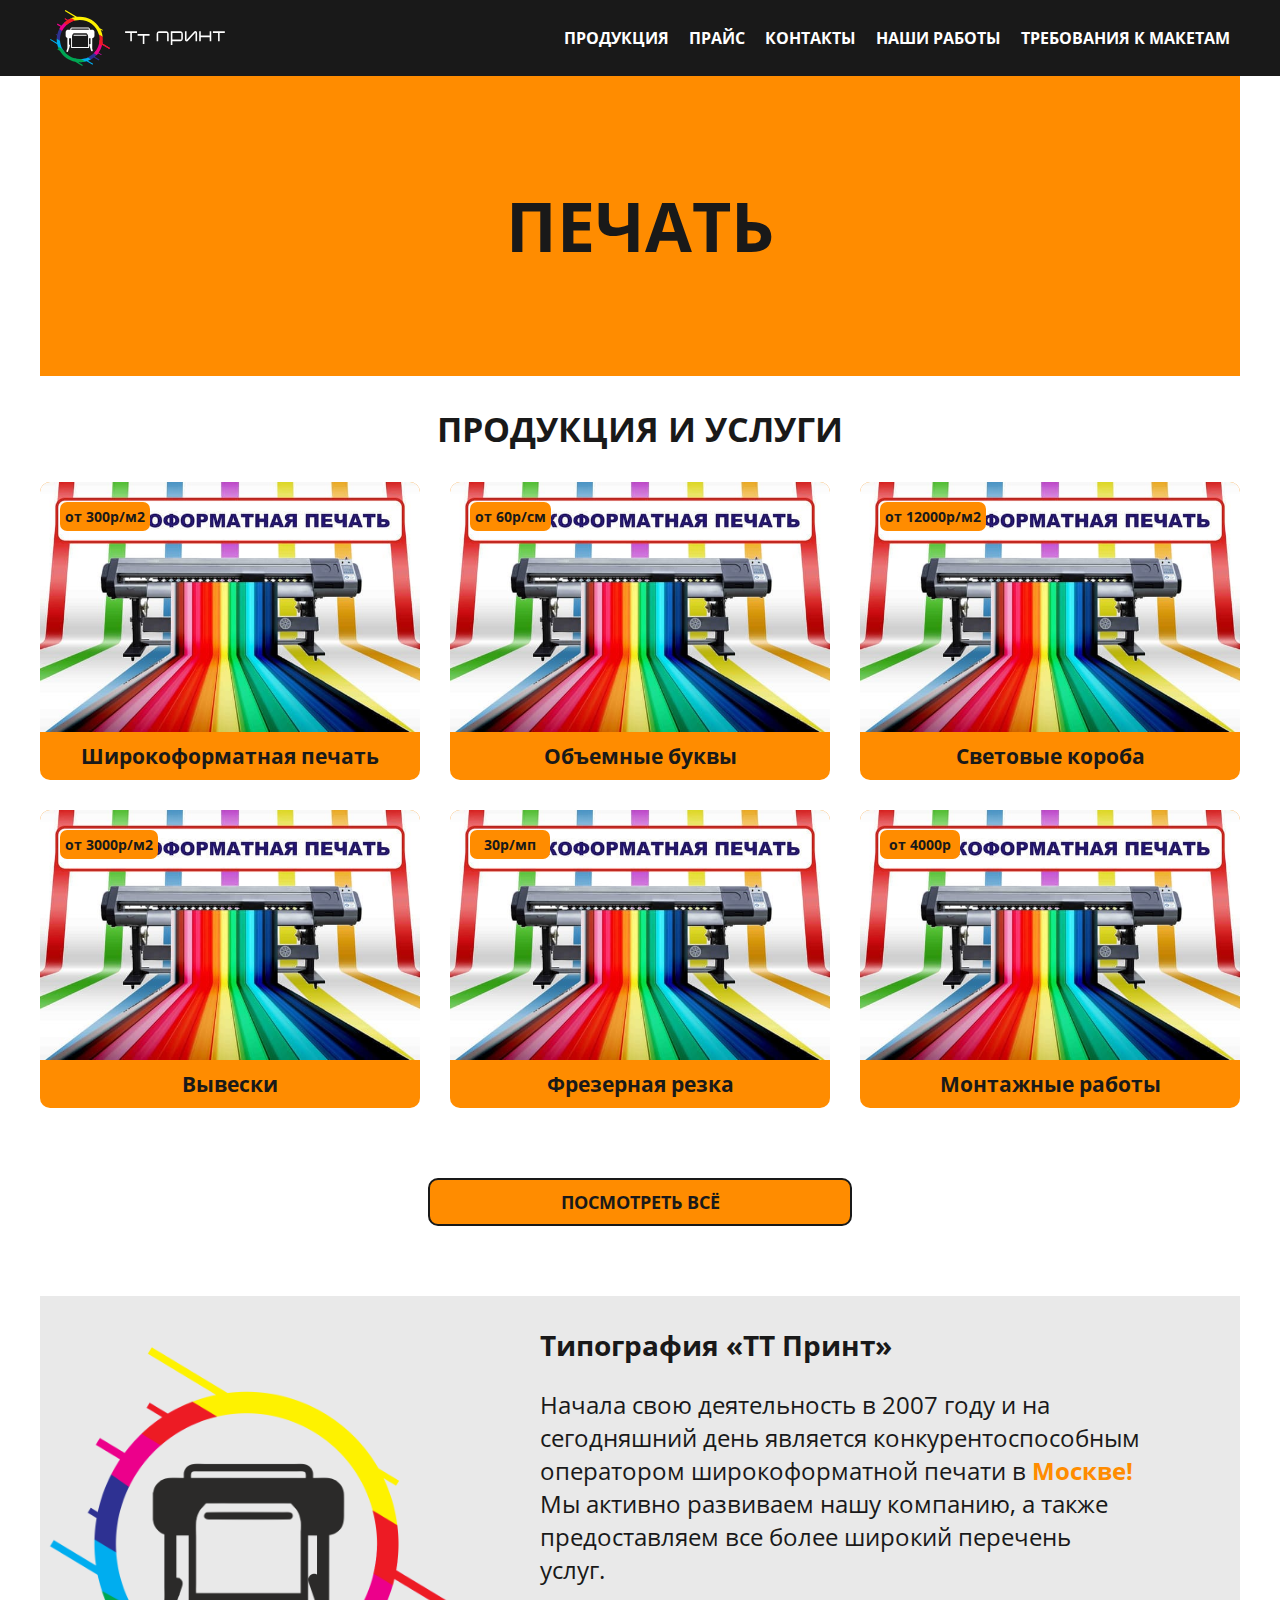
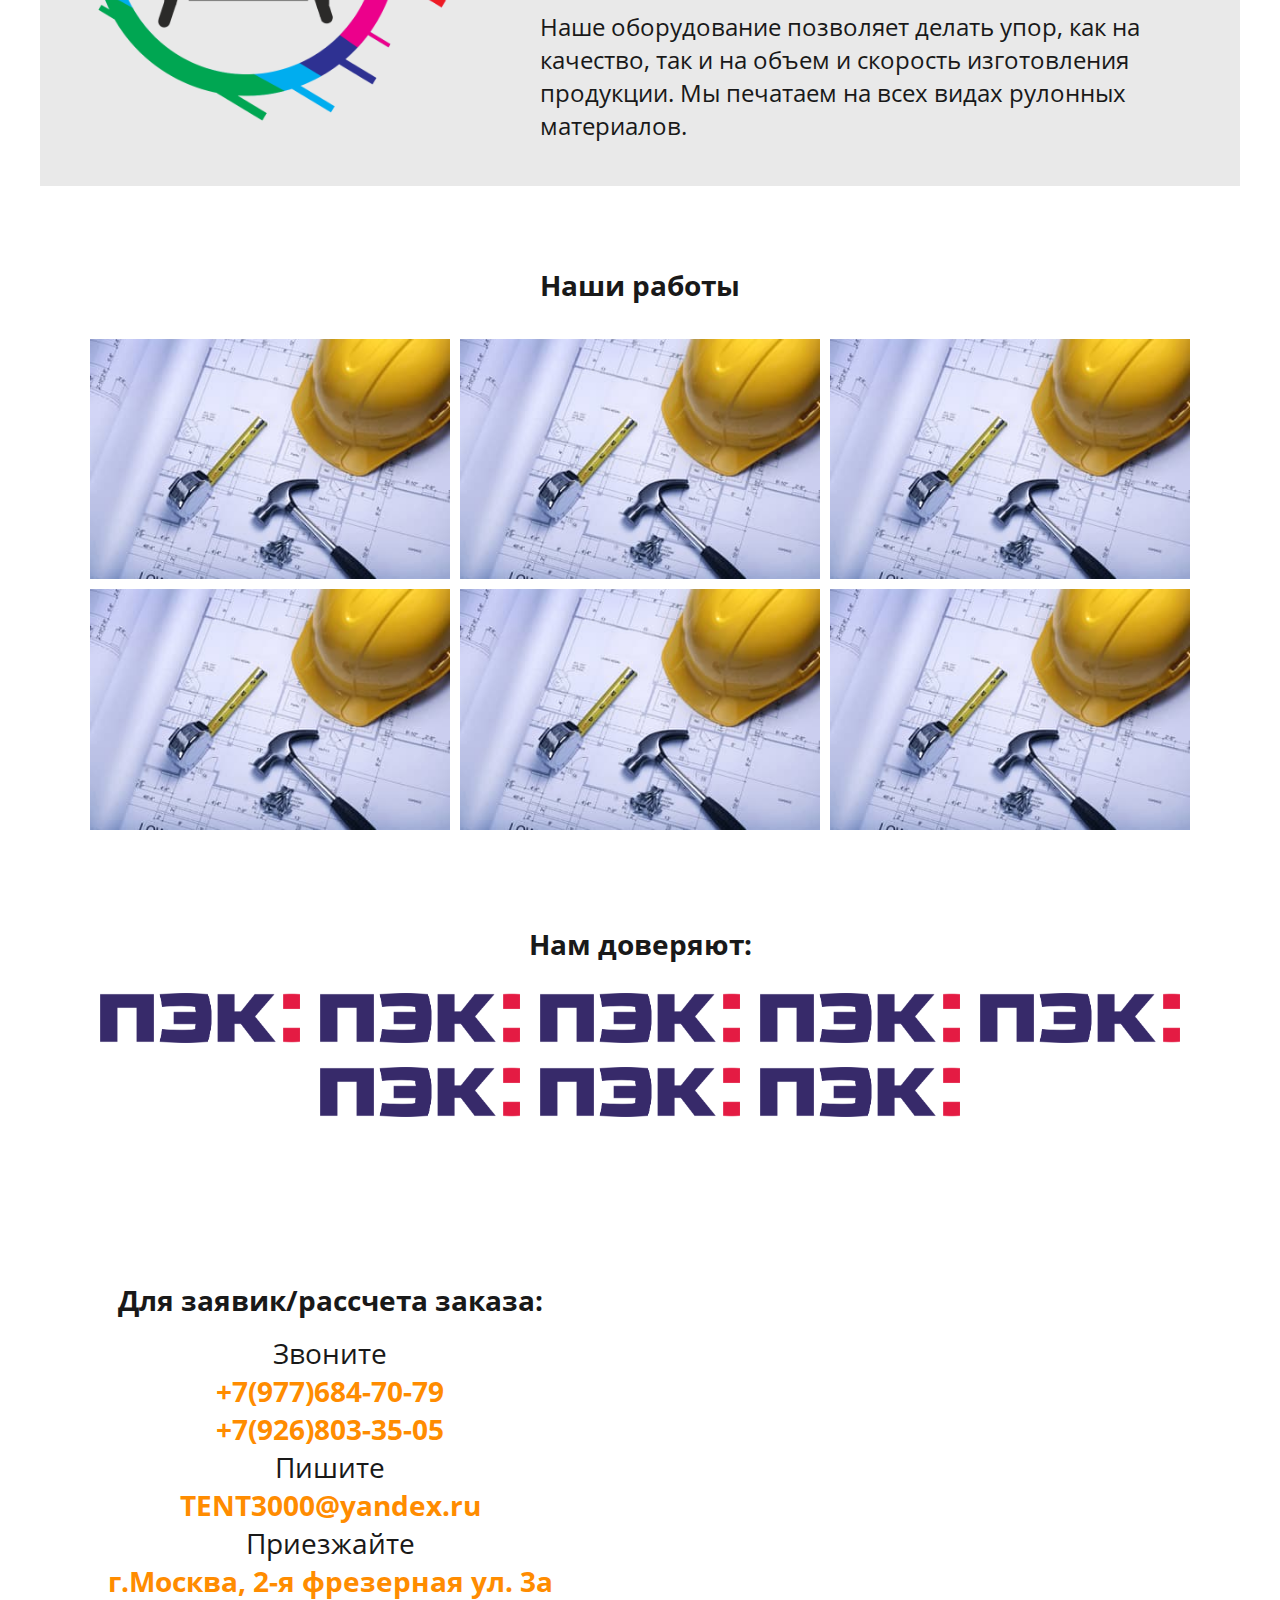
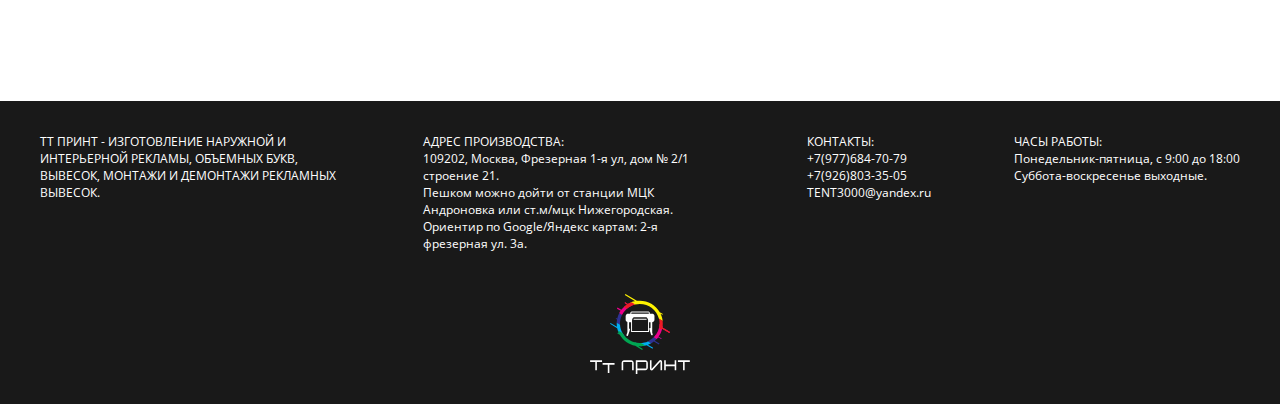
==== commit 875071c6: "Add files via upload" ====
--- a/index.html
+++ b/index.html
@@ -1 +1 @@
-<!DOCTYPE html><html lang="ru"><head><meta charset="UTF-8"><meta name="viewport" content="width=device-width,initial-scale=1"><meta name="keywords" content="Печать, изготовление наружной рекламы, монтажные работы"><meta name="description" content="типография «ТТ Принт» в Москве: изготовление наружной и интерьерной рекламы, собственное производство, монтажные работы"><title>ТТ Принт</title><link rel="icon" href="favicon.ico"><link rel="icon" type="image/svg+xml" sizes="32x32" href="img/favicon_32.svg"><link rel="stylesheet" href="css/style.min.css"><link rel="preload" href="fonts/opensans.woff" as="font" type="font/woff" crossorigin><link rel="preload" href="fonts/opensans.woff2" as="font" type="font/woff2" crossorigin><link rel="preload" href="fonts/opensansbold.woff" as="font" type="font/woff" crossorigin><link rel="preload" href="fonts/opensansbold.woff2" as="font" type="font/woff2" crossorigin><link rel="preload" href="fonts/opensanslight.woff" as="font" type="font/woff" crossorigin><link rel="preload" href="fonts/opensanslight.woff2" as="font" type="font/woff2" crossorigin></head><body><header class="page-header"><div class="page-header__container container"><div class="page-header__logo"><a class="page-header__logo-link" href="#"><img class="page-header__logo-image" src="img/logo.svg" width="60" height="56" alt="Логотип"> <img class="page-header__logo-image" src="img/logo__tt.svg" width="100" height="14" alt="ТТ Принт"></a></div><nav class="page-header__navigation"><button class="page-header__navigation-toogle page-header__navigation-toogle--closed" type="button"><span class="visually-hidden">открыть меню/закрыть меню</span></button><ul class="page-header__navigation-list page-header__navigation-list--closed"><li class="page-header__navigation-item"><a class="page-header__navigation-link" href="products.html">Продукция</a></li><li class="page-header__navigation-item"><a class="page-header__navigation-link" href="price.html">Прайс</a></li><li class="page-header__navigation-item"><a class="page-header__navigation-link" href="contacts.html">Контакты</a></li><li class="page-header__navigation-item"><a class="page-header__navigation-link" href="examples.html">Наши работы</a></li><li class="page-header__navigation-item"><a class="page-header__navigation-link" href="demand.html">Требования к макетам</a></li></ul></nav></div></header><main class="page-main"><section class="intro container"><h1 class="visually-hidden">типография наружной рекламы</h1><div class="intro__wrapper"><ul class="intro__list"><li class="intro__item">ПЕЧАТЬ</li><li class="intro__item">ОБЪЕМНЫЕ БУКВЫ</li><li class="intro__item">ВЫВЕСКИ</li><li class="intro__item">МОНТАЖИ</li></ul></div></section><section class="product container"><h2 class="product__title">Продукция и услуги</h2><div class="product__card"><ul class="product__list"><li class="product__item"><a class="product__link" href="#"><img class="product__image" src="img/test.jpg" alt="Изображение проудкции"><h2 class="product__card-title">Широкоформатная печать</h2></a></li><li class="product__item"><a class="product__link" href="#"><img class="product__image" src="img/test.jpg" alt="Изображение проудкции"><h2 class="product__card-title">Объемные буквы</h2></a></li><li class="product__item"><a class="product__link" href="#"><img class="product__image" src="img/test.jpg" alt="Изображение проудкции"><h2 class="product__card-title">Световые короба</h2></a></li><li class="product__item"><a class="product__link" href="#"><img class="product__image" src="img/test.jpg" alt="Изображение проудкции"><h2 class="product__card-title">Рекламные вывески</h2></a></li><li class="product__item"><a class="product__link" href="#"><img class="product__image" src="img/test.jpg" alt="Изображение проудкции"><h2 class="product__card-title">Фрезерная резка</h2></a></li><li class="product__item"><a class="product__link" href="#"><img class="product__image" src="img/test.jpg" alt="Изображение проудкции"><h2 class="product__card-title">Монтажные работы</h2></a></li></ul></div><a class="product__see-more button" href="products.html">Посмотреть всё</a></section><section class="about-us container"><div class="about-us__wrapper"><h2 class="about-us__title">Типография «ТТ Принт»</h2><p class="about-us__info">Начала свою деятельность в 2007 году и на сегодняшний день является конкурентоспособным оператором широкоформатной печати в <span class="about-us__important">Москве!</span><br>Мы активно развиваем нашу компанию, а также предоставляем все более широкий перечень услуг.</p><p class="about-us__info">Наше оборудование позволяет делать упор, как на качество, так и на объем и скорость изготовления продукции. Мы печатаем на всех видах рулонных материалов.</p></div></section><section class="examples container"><div class="examples__wrapper"><h2 class="examples__title">Наши работы</h2><ul class="examples__list"><li class="examples__item"><img class="examples__image" src="img/test2.jpg" alt="#"></li><li class="examples__item"><img class="examples__image" src="img/test2.jpg" alt="#"></li><li class="examples__item"><img class="examples__image" src="img/test2.jpg" alt="#"></li><li class="examples__item"><img class="examples__image" src="img/test2.jpg" alt="#"></li><li class="examples__item"><img class="examples__image" src="img/test2.jpg" alt="#"></li><li class="examples__item"><img class="examples__image" src="img/test2.jpg" alt="#"></li></ul></div></section><section class="clients container"><h2 class="visually-hidden">Клиенты</h2><p class="clients__title">Нам доверяют:</p><ul class="clients__list"><li class="clients__item"><img class="clients__image" src="img/clients__test.png" alt="наш клиент"></li><li class="clients__item"><img class="clients__image" src="img/clients__test.png" alt="наш клиент"></li><li class="clients__item"><img class="clients__image" src="img/clients__test.png" alt="наш клиент"></li><li class="clients__item"><img class="clients__image" src="img/clients__test.png" alt="наш клиент"></li><li class="clients__item"><img class="clients__image" src="img/clients__test.png" alt="наш клиент"></li><li class="clients__item"><img class="clients__image" src="img/clients__test.png" alt="наш клиент"></li><li class="clients__item"><img class="clients__image" src="img/clients__test.png" alt="наш клиент"></li><li class="clients__item"><img class="clients__image" src="img/clients__test.png" alt="наш клиент"></li></ul></section><section class="contacts"><div class="contacts__wrapper"><h2 class="visually-hidden">Контактная информация</h2><div class="contacts__info"><span class="contacts__order">Для заявик/рассчета заказа:</span><ul class="contacts__list"><li class="contacts__item">Звоните<br><a class="contacts__link" href="tel:89776847079">+7(977)684-70-79</a><br><a class="contacts__link" href="tel:89268033505">+7(926)803-35-05</a></li><li class="contacts__item">Пишите<br><a class="contacts__link" href="mailto:tent3000@yandex.ru">TENT3000@yandex.ru</a></li><li class="contacts__item">Приезжайте<br><a class="contacts__link" href="https://yandex.ru/maps/213/moscow/house/1_ya_frezernaya_ulitsa_2_1s21/Z04YcQNiS0EGQFtvfXt1cHllZQ==/?ll=37.743677%2C55.741113&z=16.58">г.Москва, 2-я фрезерная ул. 3а</a></li></ul></div><iframe class="contacts__map" src="https://yandex.ru/map-widget/v1/?um=mymaps%3AtldfMVCEGm1fR2ukwG7OgwE6Kn7I0PGh&amp;source=constructor" width="320" height="240" frameborder="0"></iframe></div></section></main><footer class="page-footer"><div class="page-footer__container container"><div class="page-footer__info"><p class="page-footer__text">ТТ ПРИНТ - ИЗГОТОВЛЕНИЕ НАРУЖНОЙ И ИНТЕРЬЕРНОЙ РЕКЛАМЫ, ОБЪЕМНЫХ БУКВ, ВЫВЕСОК, МОНТАЖИ И ДЕМОНТАЖИ РЕКЛАМНЫХ ВЫВЕСОК.</p><p class="page-footer__text">АДРЕС ПРОИЗВОДСТВА:<br>109202, Москва, Фрезерная 1-я ул, дом № 2/1 строение 21.<br>Пешком можно дойти от станции МЦК Андроновка или ст.м/мцк Нижегородская. Ориентир по Google/Яндекс картам: 2-я фрезерная ул. 3а.</p><p class="page-footer__text">КОНТАКТЫ:<br><a class="page-footer__contacts" href="tel:89776847079">+7(977)684-70-79</a><br><a class="page-footer__contacts" href="tel:89268033505">+7(926)803-35-05</a><br><a class="page-footer__contacts" href="mailto:tent3000@yandex.ru">TENT3000@yandex.ru</a></p><p class="page-footer__text">ЧАСЫ РАБОТЫ:<br>Понедельник-пятница, с 9:00 до 18:00<br>Суббота-воскресенье выходные.</p></div><div class="page-footer__logo"><a class="page-footer__logo-link" href="#"><img class="page-footer__logo-image" src="img/logo.svg" width="60" height="56" alt="Логотип"> <img class="page-footer__logo-image" src="img/logo__tt.svg" width="100" height="14" alt="ТТ Принт"></a></div></div></footer><script defer="defer" src="js/nav-toggle.js"></script></body></html>+<!DOCTYPE html><html lang="ru"><head><meta charset="UTF-8"><meta name="viewport" content="width=device-width,initial-scale=1"><meta name="keywords" content="Печать, изготовление наружной рекламы, монтажные работы"><meta name="description" content="типография «ТТ Принт» в Москве: изготовление наружной и интерьерной рекламы, собственное производство, монтажные работы"><title>ТТ Принт</title><link rel="icon" href="favicon.ico"><link rel="icon" type="image/svg+xml" sizes="32x32" href="img/favicon_32.svg"><link rel="stylesheet" href="css/style.min.css"><link rel="preload" href="fonts/opensans.woff" as="font" type="font/woff" crossorigin><link rel="preload" href="fonts/opensans.woff2" as="font" type="font/woff2" crossorigin><link rel="preload" href="fonts/opensansbold.woff" as="font" type="font/woff" crossorigin><link rel="preload" href="fonts/opensansbold.woff2" as="font" type="font/woff2" crossorigin><link rel="preload" href="fonts/opensanslight.woff" as="font" type="font/woff" crossorigin><link rel="preload" href="fonts/opensanslight.woff2" as="font" type="font/woff2" crossorigin></head><body><header class="page-header"><div class="page-header__container container"><div class="page-header__logo"><a class="page-header__logo-link" href="#"><img class="page-header__logo-image" src="img/logo.svg" width="60" height="56" alt="Логотип"> <img class="page-header__logo-image" src="img/logo__tt.svg" width="100" height="14" alt="ТТ Принт"></a></div><nav class="page-header__navigation"><button class="page-header__navigation-toogle page-header__navigation-toogle--closed" type="button"><span class="visually-hidden">открыть меню/закрыть меню</span></button><ul class="page-header__navigation-list page-header__navigation-list--closed"><li class="page-header__navigation-item"><a class="page-header__navigation-link" href="products.html">Продукция</a></li><li class="page-header__navigation-item"><a class="page-header__navigation-link" href="price.html">Прайс</a></li><li class="page-header__navigation-item"><a class="page-header__navigation-link" href="contacts.html">Контакты</a></li><li class="page-header__navigation-item"><a class="page-header__navigation-link" href="examples.html">Наши работы</a></li><li class="page-header__navigation-item"><a class="page-header__navigation-link" href="demand.html">Требования к макетам</a></li></ul></nav></div></header><main class="page-main"><section class="intro container"><h1 class="visually-hidden">типография наружной рекламы</h1><div class="intro__wrapper"><ul class="intro__list"><li class="intro__item">ПЕЧАТЬ</li><li class="intro__item">ОБЪЕМНЫЕ БУКВЫ</li><li class="intro__item">ВЫВЕСКИ</li><li class="intro__item">МОНТАЖИ</li></ul></div></section><section class="product container"><h2 class="product__title">Продукция и услуги</h2><div class="product__card"><ul class="product__list"><li class="product__item"><a class="product__link" href="print.html"><img class="product__image" src="img/test.jpg" alt="Изображение проудкции"><h2 class="product__card-title">Широкоформатная печать</h2><div class="product__item-price">от 300р/м2</div></a></li><li class="product__item"><a class="product__link" href="letters.html"><img class="product__image" src="img/test.jpg" alt="Изображение проудкции"><h2 class="product__card-title">Объемные буквы</h2><div class="product__item-price">от 60р/см</div></a></li><li class="product__item"><a class="product__link" href="light-box.html"><img class="product__image" src="img/test.jpg" alt="Изображение проудкции"><h2 class="product__card-title">Световые короба</h2><div class="product__item-price">от 12000р/м2</div></a></li><li class="product__item"><a class="product__link" href="signboards.html"><img class="product__image" src="img/test.jpg" alt="Изображение проудкции"><h2 class="product__card-title">Вывески</h2><div class="product__item-price">от 3000р/м2</div></a></li><li class="product__item"><a class="product__link" href="milling.html"><img class="product__image" src="img/test.jpg" alt="Изображение проудкции"><h2 class="product__card-title">Фрезерная резка</h2><div class="product__item-price">30р/мп</div></a></li><li class="product__item"><a class="product__link" href="installation.html"><img class="product__image" src="img/test.jpg" alt="Изображение проудкции"><h2 class="product__card-title">Монтажные работы</h2><div class="product__item-price">от 4000р</div></a></li></ul></div><a class="product__see-more button" href="products.html">Посмотреть всё</a></section><section class="about-us container"><div class="about-us__wrapper"><h2 class="about-us__title">Типография «ТТ Принт»</h2><p class="about-us__info">Начала свою деятельность в 2007 году и на сегодняшний день является конкурентоспособным оператором широкоформатной печати в <span class="about-us__important">Москве!</span><br>Мы активно развиваем нашу компанию, а также предоставляем все более широкий перечень услуг.</p><p class="about-us__info">Наше оборудование позволяет делать упор, как на качество, так и на объем и скорость изготовления продукции. Мы печатаем на всех видах рулонных материалов.</p></div></section><section class="examples container"><div class="examples__wrapper"><h2 class="examples__title">Наши работы</h2><ul class="examples__list"><li class="examples__item"><img class="examples__image" src="img/test2.jpg" alt="#"></li><li class="examples__item"><img class="examples__image" src="img/test2.jpg" alt="#"></li><li class="examples__item"><img class="examples__image" src="img/test2.jpg" alt="#"></li><li class="examples__item"><img class="examples__image" src="img/test2.jpg" alt="#"></li><li class="examples__item"><img class="examples__image" src="img/test2.jpg" alt="#"></li><li class="examples__item"><img class="examples__image" src="img/test2.jpg" alt="#"></li></ul></div></section><section class="clients container"><h2 class="visually-hidden">Клиенты</h2><p class="clients__title">Нам доверяют:</p><ul class="clients__list"><li class="clients__item"><img class="clients__image" src="img/clients__test.png" alt="наш клиент"></li><li class="clients__item"><img class="clients__image" src="img/clients__test.png" alt="наш клиент"></li><li class="clients__item"><img class="clients__image" src="img/clients__test.png" alt="наш клиент"></li><li class="clients__item"><img class="clients__image" src="img/clients__test.png" alt="наш клиент"></li><li class="clients__item"><img class="clients__image" src="img/clients__test.png" alt="наш клиент"></li><li class="clients__item"><img class="clients__image" src="img/clients__test.png" alt="наш клиент"></li><li class="clients__item"><img class="clients__image" src="img/clients__test.png" alt="наш клиент"></li><li class="clients__item"><img class="clients__image" src="img/clients__test.png" alt="наш клиент"></li></ul></section><section class="contacts"><div class="contacts__wrapper"><h2 class="visually-hidden">Контактная информация</h2><div class="contacts__info"><span class="contacts__order">Для заявик/рассчета заказа:</span><ul class="contacts__list"><li class="contacts__item">Звоните<br><a class="contacts__link" href="tel:89776847079">+7(977)684-70-79</a><br><a class="contacts__link" href="tel:89268033505">+7(926)803-35-05</a></li><li class="contacts__item">Пишите<br><a class="contacts__link" href="mailto:tent3000@yandex.ru">TENT3000@yandex.ru</a></li><li class="contacts__item">Приезжайте<br><a class="contacts__link" href="https://yandex.ru/maps/213/moscow/house/1_ya_frezernaya_ulitsa_2_1s21/Z04YcQNiS0EGQFtvfXt1cHllZQ==/?ll=37.743677%2C55.741113&z=16.58">г.Москва, 2-я фрезерная ул. 3а</a></li></ul></div><iframe class="contacts__map" src="https://yandex.ru/map-widget/v1/?um=mymaps%3AtldfMVCEGm1fR2ukwG7OgwE6Kn7I0PGh&amp;source=constructor" width="320" height="240" frameborder="0"></iframe></div></section></main><footer class="page-footer"><div class="page-footer__container container"><div class="page-footer__info"><p class="page-footer__text">ТТ ПРИНТ - ИЗГОТОВЛЕНИЕ НАРУЖНОЙ И ИНТЕРЬЕРНОЙ РЕКЛАМЫ, ОБЪЕМНЫХ БУКВ, ВЫВЕСОК, МОНТАЖИ И ДЕМОНТАЖИ РЕКЛАМНЫХ ВЫВЕСОК.</p><p class="page-footer__text">АДРЕС ПРОИЗВОДСТВА:<br>109202, Москва, Фрезерная 1-я ул, дом № 2/1 строение 21.<br>Пешком можно дойти от станции МЦК Андроновка или ст.м/мцк Нижегородская. Ориентир по Google/Яндекс картам: 2-я фрезерная ул. 3а.</p><p class="page-footer__text">КОНТАКТЫ:<br><a class="page-footer__contacts" href="tel:89776847079">+7(977)684-70-79</a><br><a class="page-footer__contacts" href="tel:89268033505">+7(926)803-35-05</a><br><a class="page-footer__contacts" href="mailto:tent3000@yandex.ru">TENT3000@yandex.ru</a></p><p class="page-footer__text">ЧАСЫ РАБОТЫ:<br>Понедельник-пятница, с 9:00 до 18:00<br>Суббота-воскресенье выходные.</p></div><div class="page-footer__logo"><a class="page-footer__logo-link" href="#"><img class="page-footer__logo-image" src="img/logo.svg" width="60" height="56" alt="Логотип"> <img class="page-footer__logo-image" src="img/logo__tt.svg" width="100" height="14" alt="ТТ Принт"></a></div></div></footer><script defer="defer" src="js/nav-toggle.js"></script></body></html>--- a/css/style.min.css
+++ b/css/style.min.css
@@ -1,2 +1,2 @@
-@keyframes opacity{0%,to{opacity:0}50%{opacity:1}}@keyframes change{0%,12.66%,to{transform:translate3d(0,0,0)}16.66%,29.32%,83.3%,95.96%{transform:translate3d(0,-25%,0)}33.32%,45.98%,66.64%,79.3%{transform:translate3d(0,-50%,0)}49.98%,62.64%{transform:translate3d(0,-75%,0)}}@font-face{font-family:"Open Sans";font-size:normal;font-weight:400;font-display:swap;src:url(../fonts/opensans.woff2)format("woff2"),url(../fonts/opensans.woff)format("woff")}@font-face{font-family:"Open Sans";font-size:normal;font-weight:700;font-display:swap;src:url(../fonts/opensansbold.woff2)format("woff2"),url(../fonts/opensansbold.woff)format("woff")}@font-face{font-family:"Open Sans";font-size:normal;font-weight:300;font-display:swap;src:url(../fonts/opensanslight.woff2)format("woff2"),url(../fonts/opensanslight.woff)format("woff")}html{height:100%}body{display:flex;flex-direction:column;min-height:100%;margin:0 auto;font-family:"Open Sans","Arial",sans-serif;font-size:14px;font-weight:400;color:#fff;background-color:#fff}.container{max-width:1200px;margin:0 auto;padding:0 20px}@media (min-width:1200px){.container{padding:0}}.visually-hidden{position:absolute;width:1px;height:1px;margin:-1px;padding:0;border:0;clip:rect(0 0 0 0);overflow:hidden}.button{display:block;max-width:400px;text-align:center;font-weight:700;text-transform:uppercase;background-color:#ff8c00;color:#191919;border:2px solid #191919;border-radius:10px;padding:10px;margin:0 auto}.button:hover{color:#ff8c00;background-color:#191919;border-color:#ff8c00}@media (min-width:1200px){.button{font-size:18px;padding:10px}}.breadcrumb{display:flex;list-style:none;margin:20px 0 0;padding:0}.breadcrumb__item{margin-right:5px}.breadcrumb__link{text-decoration:none;color:#191919;list-style:none}.breadcrumb__link:hover{text-decoration:underline}.breadcrumb__link--current,.breadcrumb__link:active{color:rgba(25,25,25,.5)}.page-header{position:sticky;top:0;z-index:10;background-color:#191919}.page-header__container{display:flex;align-items:center}.page-header__logo{margin-right:auto}.page-header__logo-link{display:flex;align-items:center;font-size:24px;font-weight:700;text-decoration:none;color:#fff;padding:10px 0}@media (min-width:1200px){.page-header__logo{padding:0 10px}}.page-header__logo:hover{opacity:.6}.page-header__logo:active{opacity:.3}.page-header__logo-image:last-child{display:none}@media (min-width:768px){.page-header__logo-image:last-child{display:block}.page-header__logo-image{margin-right:15px}}.page-header__navigation{position:relative}.page-header__navigation-toogle{position:absolute;width:60px;height:60px;top:-30px;right:0;z-index:2;background-color:transparent;border:0;cursor:pointer}.page-header__navigation-toogle:active{opacity:.6}@media (min-width:1200px){.page-header__navigation-toogle{display:none}}.page-header__navigation-toogle--closed::before{content:"";position:absolute;top:20px;right:0;width:45px;height:5px;background-color:#fff;box-shadow:0 10px 0#fff,0 20px 0#fff;border-radius:5px;transition-duration:.25s}.page-header__navigation-toogle--opened::after,.page-header__navigation-toogle--opened::before{content:"";position:absolute;top:30px;right:0;width:45px;height:5px;background-color:#fff;border-radius:5px}.page-header__navigation-toogle--opened::before{transform:rotate(45deg)}.page-header__navigation-toogle--opened::after{transform:rotate(-45deg)}.page-header__navigation-list{display:none}@media (max-width:1199px){.page-header__navigation-list--opened{position:absolute;display:flex;flex-direction:column;width:100vw;list-style-type:none;top:38px;right:-20px;z-index:2;background-color:#191919;margin:0}}@media (min-width:768px){.page-header__navigation-list{font-size:18px}}@media (min-width:1200px){.page-header__navigation-list{display:flex;flex-wrap:wrap;font-size:16px;max-width:800px;list-style:none;margin:0}}.page-header__navigation-item{padding:20px 0}@media (max-width:1199px){.page-header__navigation-item{text-align:center;border-top:2px solid #2a2a2a}}.page-header__navigation-link{position:relative;font-weight:700;text-decoration:none;text-transform:uppercase;color:#fff;padding:20px}.page-header__navigation-link--current{color:rgba(255,140,0,.4)}.page-header__navigation-link:hover{color:#ff8c00}.page-footer__logo-link:hover,.page-header__navigation-link:active{opacity:.6}@media (min-width:1200px){.page-header__navigation-link{padding:10px}}.page-footer{background-color:#191919}.page-footer__container{padding:20px}.page-footer__info{margin-bottom:30px}@media (min-width:768px){.page-footer__info{display:flex;font-size:12px;align-items:flex-start;justify-content:space-between}.page-footer__text{max-width:25%}}.page-footer__logo{text-align:center}.page-footer__logo-link{display:flex;flex-direction:column;text-decoration:none;color:#fff;font-weight:700;font-size:18px}.page-footer__logo-link:active{opacity:.3}.page-footer__logo-image{margin:0 auto 10px}.page-footer__contacts{text-decoration:none;color:#fff}.page-footer__contacts:hover,.product__item:hover .product__card-title{color:#ff8c00}.page-main{flex:1 1 auto}.intro{position:relative;background-color:#ff8c00;height:150px}@media (min-width:768px){.intro{height:250px}}@media (min-width:1200px){.intro{height:300px}}.intro__wrapper{position:absolute;top:50%;left:50%;width:90%;height:35px;font-size:28px;font-weight:700;line-height:35px;color:#191919;text-align:center;transform:translate(-50%,-50%);overflow:hidden;padding:0}@media (min-width:768px){.intro__wrapper{height:60px;font-size:48px;font-weight:700;line-height:60px}}@media (min-width:1200px){.intro__wrapper{height:100px;font-size:68px;font-weight:700;line-height:100px}}.intro__list{text-align:center;list-style:none;overflow:hidden;padding:0;margin:0;-webkit-animation-name:change;-webkit-animation-duration:12s;-webkit-animation-iteration-count:infinite;animation-name:change;animation-duration:12s;animation-iteration-count:infinite}.product{padding-top:20px;padding-bottom:20px}@media (min-width:1200px){.product{padding-bottom:70px}}.product__title{display:block;text-align:center;color:#191919;text-transform:uppercase;margin:10px 0 30px;padding:0}@media (min-width:768px){.product__title{font-size:28px}}@media (min-width:1200px){.product__title{font-size:34px}}.product__card{margin-bottom:20px}@media (min-width:1200px){.product__card{margin-bottom:70px}}.product__list{padding:0;margin:0;list-style:none}@media (min-width:768px){.product__list{display:grid;grid-template-columns:repeat(2,1fr);grid-gap:20px}}@media (min-width:1200px){.product__list{grid-template-columns:repeat(3,1fr);grid-gap:30px}}.product__item{position:relative;text-align:center;border-radius:10px;background-color:#ff8c00}.product__item:not(:last-child){margin-bottom:20px}@media (min-width:768px){.product__item:not(:last-child){margin:0}}.product__item:hover{color:#ff8c00;background-color:#191919;box-shadow:0 0 20px #191919}.product__item:active{opacity:.6;box-shadow:0 0 20px #ff8c00}.product__item::before{content:"от 000р";position:absolute;top:20px;left:20px;font-weight:700;color:#191919;min-width:70px;max-width:85%;background-color:#ff8c00;border-radius:7px;padding:10px}.product__link{text-decoration:none;color:#191919}.product__image{display:block;width:100%;min-height:200px;object-fit:cover;border-radius:10px 10px 0 0}.product__card-title{margin:0;padding:10px}.product__see-more{text-decoration:none}.about-us{padding-top:20px;padding-bottom:20px;color:#191919;background-color:#e9e9e9}@media (min-width:1200px){.about-us{margin-bottom:50px}}@media (min-width:768px){.about-us__wrapper{position:relative;width:60vw;margin:0 auto;padding-left:250px}}@media (min-width:1200px){.about-us__wrapper{width:50%;padding-left:400px}}@media (min-width:768px){.about-us__wrapper::before{content:"";position:absolute;width:100%;height:100%;top:0;right:0;background-image:url(../img/about-us__logo.png);background-repeat:no-repeat;background-size:contain}}@media (min-width:1200px){.about-us__wrapper::before{right:100px}}.about-us__title{font-size:22px;font-weight:700;margin:10px 0 20px}@media (min-width:1200px){.about-us__title{font-size:28px}}.about-us__info{font-size:14px}@media (min-width:1200px){.about-us__info{font-size:24px}}.about-us__important,.production__item::before{font-weight:700;color:#ff8c00}.clients{text-align:center;color:#191919;padding:20px 20px 10px}@media (min-width:1200px){.clients{padding-bottom:70px}}.clients__title{font-size:22px;font-weight:700;margin:0 0 20px}@media (min-width:768px){.clients__title{font-size:28px}}.clients__list{display:flex;flex-wrap:wrap;list-style:none;justify-content:center;margin:0;padding:0}.clients__item{width:120px;padding:10px}@media (min-width:768px){.clients__item{width:200px}}.clients__image{width:100%;object-fit:contain}.examples{display:none}@media (min-width:768px){.examples{display:block;text-align:center;padding-top:20px;padding-bottom:20px}}@media (min-width:1200px){.examples{padding-bottom:70px}}.examples__title{color:#191919;font-size:28px;margin:10px 0 30px}.examples__list{display:flex;flex-wrap:wrap;list-style:none;justify-content:center;margin:0;padding:0}.examples__item{width:45%;margin:5px}@media (min-width:1200px){.examples__item{width:30%}}.examples__image{display:block;width:100%;object-fit:contain}.contacts{max-width:1240px;margin:0 auto;padding:0;color:#191919;text-align:center}@media (min-width:1200px){.contacts__wrapper{display:grid;grid-template-columns:repeat(2,50%)}}.contacts__info{font-size:18px;padding:20px 20px 30px}@media (min-width:1200px){.contacts__info{font-size:28px;padding-top:80px}}.contacts__order{font-weight:700;font-size:20px}@media (min-width:768px){.contacts__order{font-size:28px}}.contacts__list{list-style:none;margin:15px 0 0;padding:0}.contacts__link{font-weight:700;color:#ff8c00;text-decoration:none}.contacts__link:hover{color:#191919}.contacts__link:active{color:rgba(255,140,0,.6)}.contacts__map{display:block;width:100%;height:240px}@media (min-width:768px){.contacts__map{height:400px}}@media (min-width:1200px){.contacts__map{height:500px;max-width:1200px;margin:0 auto}}.page-products{flex:1 1 auto}.production__title{font-size:18px;color:#191919;text-align:center}@media (min-width:768px){.production__title{font-size:28px}}.prodution__list{margin:0 0 20px;padding:0}@media (min-width:768px){.prodution__list{display:grid;grid-template-columns:repeat(2,1fr);grid-gap:20px}}@media (min-width:1200px){.prodution__list{grid-template-columns:repeat(3,1fr);grid-gap:30px;margin:0 0 30px}}.production__item{display:flex;flex-direction:column;position:relative;background-color:#191919;margin-bottom:20px;padding-bottom:10px}@media (min-width:768px){.production__item{border:3px solid transparent;border-image:linear-gradient(to left top,#ff8c00 10%,#191919 30%,#191919 70%,#ff8c00 90%);border-image-slice:1;margin:0}}.production__item:hover{border:3px solid #ff8c00}.production__item:active{border:3px solid #ff8c00;box-shadow:0 0 10px #191919;opacity:.6}.production__link{text-decoration:none}.production__item::before{content:"от 999999";position:absolute;top:20px;left:20px;min-width:70px;max-width:85%;background-color:#191919;border-radius:7px;padding:10px}.production__item-title{font-size:22px;color:#ff8c00;font-weight:700;text-align:center;margin:10px 0;padding:0 20px}.production__item-image{display:block;width:100%;object-fit:cover;overflow:hidden}.production__item-option{display:block;color:#fff;margin:5px 0;padding:0 20px}@media (min-width:768px){.production__item-option{margin:10px 0}}.page-price{flex:1 1 auto}.price{color:#191919}.price__title{font-size:18px;text-align:center}@media (min-width:768px){.price__title{font-size:28px}}.price__table{width:100%;border:3px solid #191919;border-collapse:collapse;margin-bottom:20px}@media (min-width:1200px){.price__table{font-size:16px}}.price__head-row{border-bottom:1px solid #191919}.price__head-cell{text-transform:uppercase;background-color:#ff8c00;padding:5px}.price__body-row{border-bottom:1px solid #e9e9e9}.price__body-cell{text-align:center;padding:5px}@media (min-width:768px){.price__body-cell{padding:10px}}.price__link{text-decoration:none;text-transform:uppercase;color:#191919}.demand__info span,.price__link:hover{color:#ff8c00}.price__link:active{color:#ff8c00;opacity:.6}.page-contacts{flex:1 1 auto}.contacts-info__title{font-size:18px;text-align:center;color:#191919}@media (min-width:768px){.contacts-info__title{font-size:28px}}.contacts-info__wrapper{border-top:1px solid #e9e9e9;border-bottom:1px solid #e9e9e9;margin-bottom:20px}@media (min-width:768px){.contacts-info__wrapper{padding:30px}}.contacts-info__list{color:#191919;list-style:none;font-size:16px;margin:0;padding:0}@media (min-width:768px){.contacts-info__list{display:grid;max-width:768px;grid-template-columns:repeat(2,1fr);grid-column-gap:80px;margin:0 auto}}.contacts-info__item{position:relative;padding:0 0 0 65px}.contacts-info__item::before{content:"";position:absolute;top:0;left:0;width:50px;height:50px;background-repeat:no-repeat;background-position:center;background-size:contain}@media (min-width:768px){.contacts-info__item::before{top:20px}}@media (min-width:1200px){.contacts-info__item{font-size:18px}}.contacts-info__item--address::before{background-image:url(../img/map.svg)}.contacts-info__item--phone::before{background-image:url(../img/phone.svg)}.contacts-info__item--email::before{background-image:url(../img/mail.svg)}.contacts-info__item--working::before{background-image:url(../img/working.svg)}.contacts-info__name{font-weight:700}.contacts-info__text a{text-decoration:none;color:#ff8c00}.contacts-info__text a:hover{color:#191919;text-decoration:underline}.contacts-info__text a:active{color:#191919;opacity:.6}.page-examples{flex:1 1 auto}.work-examples__title{color:#191919;text-align:center}@media (min-width:768px){.work-examples__title{font-size:28px}}.work-examples__wrapper{color:#191919;margin-bottom:20px}@media (min-width:1200px){.work-examples__wrapper{margin-bottom:30px}}.work-examples__info{border-top:1px solid #e9e9e9;border-bottom:1px solid #e9e9e9;padding:10px 0}@media (min-width:768px){.work-examples__info{padding:30px 0;font-size:16px}}@media (min-width:1200px){.work-examples__info{font-size:18px;margin-bottom:30px}}.work-examples__list{list-style:none;margin:0;padding:0}@media (min-width:768px){.work-examples__list{display:grid;grid-template-columns:repeat(2,1fr);grid-gap:20px}}@media (min-width:1200px){.work-examples__list{grid-template-columns:repeat(3,1fr);grid-gap:30px}}.work-examples__item{margin-bottom:20px}@media (min-width:768px){.work-examples__item{margin-bottom:0}}.work-examples__image{display:block;width:100%}.page-demand{flex:1 1 auto}.demand__title{color:#191919;text-align:center}@media (min-width:768px){.demand__title{font-size:28px}}.demand__info{color:#191919;font-size:16px;font-weight:700;border-top:1px solid #e9e9e9;border-bottom:1px solid #e9e9e9;padding:10px 0}@media (min-width:768px){.demand__info{text-align:center;font-size:18px;padding:30px 0}}@media (min-width:1200px){.demand__info{font-size:20px;margin-bottom:30px}}.demand__wrapper{color:#191919}.demand__list{list-style:square;padding:0 0 0 20px;margin-bottom:25px}@media (min-width:768px){.demand__list{margin-bottom:30px}}.demand__item-title{font-weight:700;color:#ff8c00;list-style:none;margin-left:-20px;margin-bottom:10px}.demand__item{margin-bottom:10px}@media (min-width:768px){.demand__item,.demand__item-title{font-size:16px;margin-bottom:15px}}@media (min-width:1200px){.demand__item,.demand__item-title{font-size:18px}}
+@keyframes opacity{0%,to{opacity:0}50%{opacity:1}}@keyframes change{0%,12.66%,to{transform:translate3d(0,0,0)}16.66%,29.32%,83.3%,95.96%{transform:translate3d(0,-25%,0)}33.32%,45.98%,66.64%,79.3%{transform:translate3d(0,-50%,0)}49.98%,62.64%{transform:translate3d(0,-75%,0)}}@font-face{font-family:"Open Sans";font-size:normal;font-weight:400;font-display:swap;src:url(../fonts/opensans.woff2)format("woff2"),url(../fonts/opensans.woff)format("woff")}@font-face{font-family:"Open Sans";font-size:normal;font-weight:700;font-display:swap;src:url(../fonts/opensansbold.woff2)format("woff2"),url(../fonts/opensansbold.woff)format("woff")}@font-face{font-family:"Open Sans";font-size:normal;font-weight:300;font-display:swap;src:url(../fonts/opensanslight.woff2)format("woff2"),url(../fonts/opensanslight.woff)format("woff")}html{height:100%}body{display:flex;flex-direction:column;min-height:100%;margin:0 auto;font-family:"Open Sans","Arial",sans-serif;font-size:14px;font-weight:400;color:#fff;background-color:#fff}.container{max-width:1200px;margin:0 auto;padding:0 20px}@media (min-width:1200px){.container{padding:0}}.visually-hidden{position:absolute;width:1px;height:1px;margin:-1px;padding:0;border:0;clip:rect(0 0 0 0);overflow:hidden}.button{display:block;max-width:400px;text-align:center;font-weight:700;text-transform:uppercase;background-color:#ff8c00;color:#191919;border:2px solid #191919;border-radius:10px;padding:10px;margin:0 auto}.button:hover{color:#ff8c00;background-color:#191919;border-color:#ff8c00}@media (min-width:1200px){.button{font-size:18px;padding:10px}}.breadcrumb{display:flex;list-style:none;margin:20px 0 0;padding:0}.breadcrumb__item{margin-right:5px}.breadcrumb__link{text-decoration:none;color:#191919;list-style:none}.breadcrumb__link:hover{text-decoration:underline}.breadcrumb__link--current,.breadcrumb__link:active{color:rgba(25,25,25,.5)}.page-header{position:sticky;top:0;z-index:10;background-color:#191919}.page-header__container{display:flex;align-items:center}.page-header__logo{margin-right:auto}.page-header__logo-link{display:flex;align-items:center;font-size:24px;font-weight:700;text-decoration:none;color:#fff;padding:10px 0}@media (min-width:1200px){.page-header__logo{padding:0 10px}}.page-header__logo:hover{opacity:.6}.page-header__logo:active{opacity:.3}.page-header__logo-image:last-child{display:none}@media (min-width:768px){.page-header__logo-image:last-child{display:block}.page-header__logo-image{margin-right:15px}}.page-header__navigation{position:relative}.page-header__navigation-toogle{position:absolute;width:60px;height:60px;top:-30px;right:0;z-index:2;background-color:transparent;border:0;cursor:pointer}.page-header__navigation-toogle:active{opacity:.6}@media (min-width:1200px){.page-header__navigation-toogle{display:none}}.page-header__navigation-toogle--closed::before{content:"";position:absolute;top:20px;right:0;width:45px;height:5px;background-color:#fff;box-shadow:0 10px 0#fff,0 20px 0#fff;border-radius:5px;transition-duration:.25s}.page-header__navigation-toogle--opened::after,.page-header__navigation-toogle--opened::before{content:"";position:absolute;top:30px;right:0;width:45px;height:5px;background-color:#fff;border-radius:5px}.page-header__navigation-toogle--opened::before{transform:rotate(45deg)}.page-header__navigation-toogle--opened::after{transform:rotate(-45deg)}.page-header__navigation-list{display:none}@media (max-width:1199px){.page-header__navigation-list--opened{position:absolute;display:flex;flex-direction:column;width:100vw;list-style-type:none;top:38px;right:-20px;z-index:2;background-color:#191919;margin:0}}@media (min-width:768px){.page-header__navigation-list{font-size:18px}}@media (min-width:1200px){.page-header__navigation-list{display:flex;flex-wrap:wrap;font-size:16px;max-width:800px;list-style:none;margin:0}}.page-header__navigation-item{padding:20px 0}@media (max-width:1199px){.page-header__navigation-item{text-align:center;border-top:2px solid #2a2a2a}}.page-header__navigation-link{position:relative;font-weight:700;text-decoration:none;text-transform:uppercase;color:#fff;padding:20px}.page-header__navigation-link--current{color:rgba(255,140,0,.4)}.page-header__navigation-link:hover{color:#ff8c00}.page-footer__logo-link:hover,.page-header__navigation-link:active{opacity:.6}@media (min-width:1200px){.page-header__navigation-link{padding:10px}}.page-footer{background-color:#191919}.page-footer__container{padding:20px}.page-footer__info{margin-bottom:30px}@media (min-width:768px){.page-footer__info{display:flex;font-size:12px;align-items:flex-start;justify-content:space-between}.page-footer__text{max-width:25%}}.page-footer__logo{text-align:center}.page-footer__logo-link{display:flex;flex-direction:column;text-decoration:none;color:#fff;font-weight:700;font-size:18px}.page-footer__logo-link:active{opacity:.3}.page-footer__logo-image{margin:0 auto 10px}.page-footer__contacts{text-decoration:none;color:#fff}.page-footer__contacts:hover,.product__item:hover .product__card-title{color:#ff8c00}.page-main{flex:1 1 auto}.intro{position:relative;background-color:#ff8c00;height:150px}@media (min-width:768px){.intro{height:250px}}@media (min-width:1200px){.intro{height:300px}}.intro__wrapper{position:absolute;top:50%;left:50%;width:90%;height:35px;font-size:28px;font-weight:700;line-height:35px;color:#191919;text-align:center;transform:translate(-50%,-50%);overflow:hidden;padding:0}@media (min-width:768px){.intro__wrapper{height:60px;font-size:48px;font-weight:700;line-height:60px}}@media (min-width:1200px){.intro__wrapper{height:100px;font-size:68px;font-weight:700;line-height:100px}}.intro__list{text-align:center;list-style:none;overflow:hidden;padding:0;margin:0;-webkit-animation-name:change;-webkit-animation-duration:12s;-webkit-animation-iteration-count:infinite;animation-name:change;animation-duration:12s;animation-iteration-count:infinite}.product{padding-top:20px;padding-bottom:20px}@media (min-width:1200px){.product{padding-bottom:70px}}.product__title{display:block;text-align:center;color:#191919;text-transform:uppercase;margin:10px 0 30px;padding:0}@media (min-width:768px){.product__title{font-size:28px}}@media (min-width:1200px){.product__title{font-size:34px}}.product__card{margin-bottom:20px}@media (min-width:1200px){.product__card{margin-bottom:70px}}.product__list{padding:0;margin:0;list-style:none}@media (min-width:768px){.product__list{display:grid;grid-template-columns:repeat(2,1fr);grid-gap:20px}}@media (min-width:1200px){.product__list{grid-template-columns:repeat(3,1fr);grid-gap:30px}}.product__item{position:relative;text-align:center;border-radius:10px;background-color:#ff8c00}.product__item:not(:last-child){margin-bottom:20px}@media (min-width:768px){.product__item:not(:last-child){margin:0}}.product__item:hover{color:#ff8c00;background-color:#191919;box-shadow:0 0 20px #191919}.product__item:active{opacity:.6;box-shadow:0 0 20px #ff8c00}.product__item-price{position:absolute;top:20px;left:20px;font-weight:700;color:#191919;min-width:70px;max-width:85%;background-color:#ff8c00;border-radius:7px;padding:5px}.product__link{text-decoration:none;color:#191919}.product__image{display:block;width:100%;min-height:200px;object-fit:cover;border-radius:10px 10px 0 0}.product__card-title{margin:0;padding:10px}.product__see-more{text-decoration:none}.about-us{padding-top:20px;padding-bottom:20px;color:#191919;background-color:#e9e9e9}@media (min-width:1200px){.about-us{margin-bottom:50px}}@media (min-width:768px){.about-us__wrapper{position:relative;width:60vw;margin:0 auto;padding-left:250px}}@media (min-width:1200px){.about-us__wrapper{width:50%;padding-left:400px}}@media (min-width:768px){.about-us__wrapper::before{content:"";position:absolute;width:100%;height:100%;top:0;right:0;background-image:url(../img/about-us__logo.png);background-repeat:no-repeat;background-size:contain}}@media (min-width:1200px){.about-us__wrapper::before{right:100px}}.about-us__title{font-size:22px;font-weight:700;margin:10px 0 20px}@media (min-width:1200px){.about-us__title{font-size:28px}}.about-us__info{font-size:14px}@media (min-width:1200px){.about-us__info{font-size:24px}}.about-us__important{font-weight:700;color:#ff8c00}.clients{text-align:center;color:#191919;padding:20px 20px 10px}@media (min-width:1200px){.clients{padding-bottom:70px}}.clients__title{font-size:22px;font-weight:700;margin:0 0 20px}@media (min-width:768px){.clients__title{font-size:28px}}.clients__list{display:flex;flex-wrap:wrap;list-style:none;justify-content:center;margin:0;padding:0}.clients__item{width:120px;padding:10px}@media (min-width:768px){.clients__item{width:200px}}.clients__image{width:100%;object-fit:contain}.examples{display:none}@media (min-width:768px){.examples{display:block;text-align:center;padding-top:20px;padding-bottom:20px}}@media (min-width:1200px){.examples{padding-bottom:70px}}.examples__title{color:#191919;font-size:28px;margin:10px 0 30px}.examples__list{display:flex;flex-wrap:wrap;list-style:none;justify-content:center;margin:0;padding:0}.examples__item{width:45%;margin:5px}@media (min-width:1200px){.examples__item{width:30%}}.examples__image{display:block;width:100%;object-fit:contain}.contacts{max-width:1240px;margin:0 auto;padding:0;color:#191919;text-align:center}@media (min-width:1200px){.contacts__wrapper{display:grid;grid-template-columns:repeat(2,50%)}}.contacts__info{font-size:18px;padding:20px 20px 30px}@media (min-width:1200px){.contacts__info{font-size:28px;padding-top:80px}}.contacts__order{font-weight:700;font-size:20px}@media (min-width:768px){.contacts__order{font-size:28px}}.contacts__list{list-style:none;margin:15px 0 0;padding:0}.contacts__link{font-weight:700;color:#ff8c00;text-decoration:none}.contacts__link:hover{color:#191919}.contacts__link:active{color:rgba(255,140,0,.6)}.contacts__map{display:block;width:100%;height:240px}@media (min-width:768px){.contacts__map{height:400px}}@media (min-width:1200px){.contacts__map{height:500px;max-width:1200px;margin:0 auto}}.page-products{flex:1 1 auto}.production__title{font-size:18px;color:#191919;text-align:center}@media (min-width:768px){.production__title{font-size:28px}}.prodution__list{margin:0 0 20px;padding:0}@media (min-width:768px){.prodution__list{display:grid;grid-template-columns:repeat(2,1fr);grid-gap:20px}}@media (min-width:1200px){.prodution__list{grid-template-columns:repeat(3,1fr);grid-gap:30px;margin:0 0 30px}}.production__item{display:flex;flex-direction:column;position:relative;background-color:#191919;margin-bottom:20px;padding-bottom:10px}@media (min-width:768px){.production__item{border:3px solid transparent;border-image:linear-gradient(to left top,#ff8c00 10%,#191919 30%,#191919 70%,#ff8c00 90%);border-image-slice:1;margin:0}}.production__item:hover{border:3px solid #ff8c00}.production__item:active{border:3px solid #ff8c00;box-shadow:0 0 10px #191919;opacity:.6}.production__link{text-decoration:none}.production__item-price{position:absolute;top:20px;left:20px;font-weight:700;color:#ff8c00;text-align:center;min-width:70px;max-width:85%;background-color:#191919;border-radius:7px;padding:5px}.production__item-title{font-size:22px;color:#ff8c00;font-weight:700;text-align:center;margin:10px 0;padding:0 20px}.production__item-image{display:block;width:100%;object-fit:cover;overflow:hidden}.production__item-option{display:block;position:relative;color:#fff;margin:5px 0;padding:0 20px}.production__item-option::before{content:"";position:absolute;top:8px;left:8px;width:5px;height:5px;background-color:#ff8c00;border-radius:50%}@media (min-width:768px){.production__item-option{margin:10px 0}}.page-price{flex:1 1 auto}.price{color:#191919}.price__title{font-size:18px;text-align:center}@media (min-width:768px){.price__title{font-size:28px}}.price__table{width:100%;border:3px solid #191919;border-collapse:collapse;margin-bottom:20px}@media (min-width:1200px){.price__table{font-size:16px}}.price__head-row{border-bottom:1px solid #191919}.price__head-cell{text-transform:uppercase;background-color:#ff8c00;padding:5px}.price__body-row{border-bottom:1px solid #e9e9e9}.price__body-cell{padding:5px}.price__body-cell:not(:first-child){text-align:center;font-weight:700}@media (min-width:768px){.price__body-cell{padding:10px}}@media (min-width:1200px){.price__body-cell{padding:10px 20px}}.price__name{color:#191919;margin:0;padding:0}.price__name span{font-weight:700}.page-contacts{flex:1 1 auto}.contacts-info__title{font-size:18px;text-align:center;color:#191919}@media (min-width:768px){.contacts-info__title{font-size:28px}}.contacts-info__wrapper{border-top:1px solid #e9e9e9;border-bottom:1px solid #e9e9e9;margin-bottom:20px}@media (min-width:768px){.contacts-info__wrapper{padding:30px}}.contacts-info__list{color:#191919;list-style:none;font-size:16px;margin:0;padding:0}@media (min-width:768px){.contacts-info__list{display:grid;max-width:768px;grid-template-columns:repeat(2,1fr);grid-column-gap:80px;margin:0 auto}}.contacts-info__item{position:relative;padding:0 0 0 65px}.contacts-info__item::before{content:"";position:absolute;top:0;left:0;width:50px;height:50px;background-repeat:no-repeat;background-position:center;background-size:contain}@media (min-width:768px){.contacts-info__item::before{top:20px}}@media (min-width:1200px){.contacts-info__item{font-size:18px}}.contacts-info__item--address::before{background-image:url(../img/map.svg)}.contacts-info__item--phone::before{background-image:url(../img/phone.svg)}.contacts-info__item--email::before{background-image:url(../img/mail.svg)}.contacts-info__item--working::before{background-image:url(../img/working.svg)}.contacts-info__name{font-weight:700}.contacts-info__text a{text-decoration:none;color:#ff8c00}.contacts-info__text a:hover{color:#191919;text-decoration:underline}.contacts-info__text a:active{color:#191919;opacity:.6}.page-examples{flex:1 1 auto}.work-examples__title{color:#191919;text-align:center}@media (min-width:768px){.work-examples__title{font-size:28px}}.work-examples__wrapper{color:#191919;margin-bottom:20px}@media (min-width:1200px){.work-examples__wrapper{margin-bottom:30px}}.work-examples__info{border-top:1px solid #e9e9e9;border-bottom:1px solid #e9e9e9;padding:10px 0}@media (min-width:768px){.work-examples__info{padding:30px 0;font-size:16px}}@media (min-width:1200px){.work-examples__info{font-size:18px;margin-bottom:30px}}.work-examples__list{list-style:none;margin:0;padding:0}@media (min-width:768px){.work-examples__list{display:grid;grid-template-columns:repeat(2,1fr);grid-gap:20px}}@media (min-width:1200px){.work-examples__list{grid-template-columns:repeat(3,1fr);grid-gap:30px}}.work-examples__item{margin-bottom:20px}@media (min-width:768px){.work-examples__item{margin-bottom:0}}.work-examples__image{display:block;width:100%}.page-demand{flex:1 1 auto}.demand__title{color:#191919;text-align:center}@media (min-width:768px){.demand__title{font-size:28px}}.demand__info{color:#191919;font-size:16px;font-weight:700;border-top:1px solid #e9e9e9;border-bottom:1px solid #e9e9e9;padding:10px 0}.demand__info span{color:#ff8c00}@media (min-width:768px){.demand__info{text-align:center;font-size:18px;padding:30px 0}}@media (min-width:1200px){.demand__info{font-size:20px;margin-bottom:30px}}.demand__wrapper{color:#191919}.demand__list{list-style:square;padding:0 0 0 20px;margin-bottom:25px}@media (min-width:768px){.demand__list{margin-bottom:30px}}.demand__item-title{font-weight:700;color:#ff8c00;list-style:none;margin-left:-20px;margin-bottom:10px}.demand__item{margin-bottom:10px}@media (min-width:768px){.demand__item,.demand__item-title{font-size:16px;margin-bottom:15px}}@media (min-width:1200px){.demand__item,.demand__item-title{font-size:18px}}.page-inner{flex:1 1 auto;color:#191919}.inner__list{list-style:none;margin:0;padding:0}@media (min-width:768px){.inner__header{display:flex}}.inner__title{font-size:18px;text-align:center}@media (min-width:768px){.inner__title{font-size:28px}}.inner__image{display:block;width:100%}@media (min-width:768px){.inner__image{max-width:50%}}.inner__deskription{margin:0;padding:10px 0}@media (min-width:768px){.inner__deskription{padding:20px}}.inner__table{width:100%;border-collapse:collapse;text-align:center;margin-bottom:20px}@media (min-width:1200px){.inner__table{font-size:16px}}.inner__head{font-size:12px}@media (min-width:768px){.inner__head{font-size:16px}}.inner__head-cell{text-transform:uppercase;background-color:#ff8c00;padding:5px}.inner__head-cell:nth-child(3n){min-width:65px}.inner__body-row{border-bottom:1px solid #e9e9e9}.inner__body-cell{text-align:center;padding:8px 0}@media (min-width:768px){.inner__body-cell{padding:10px}}
 /*# sourceMappingURL=style.min.css.map */